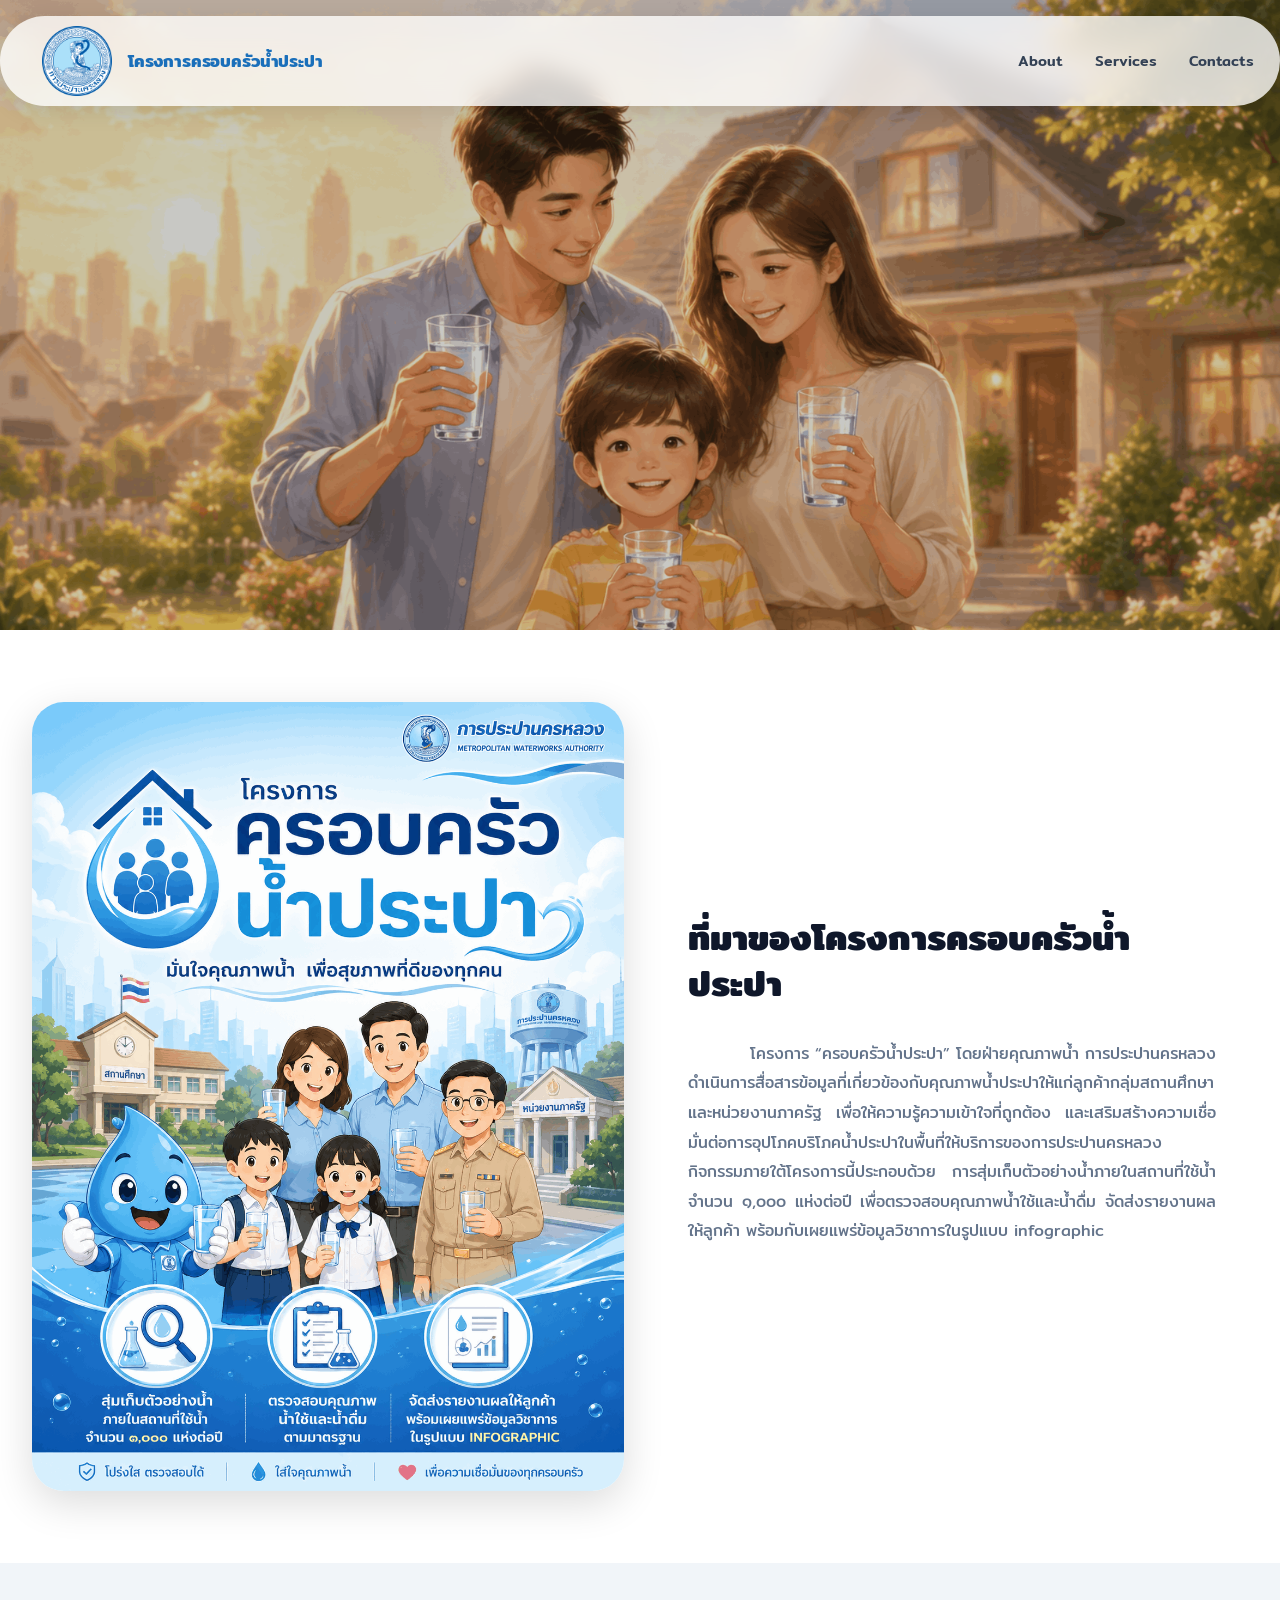
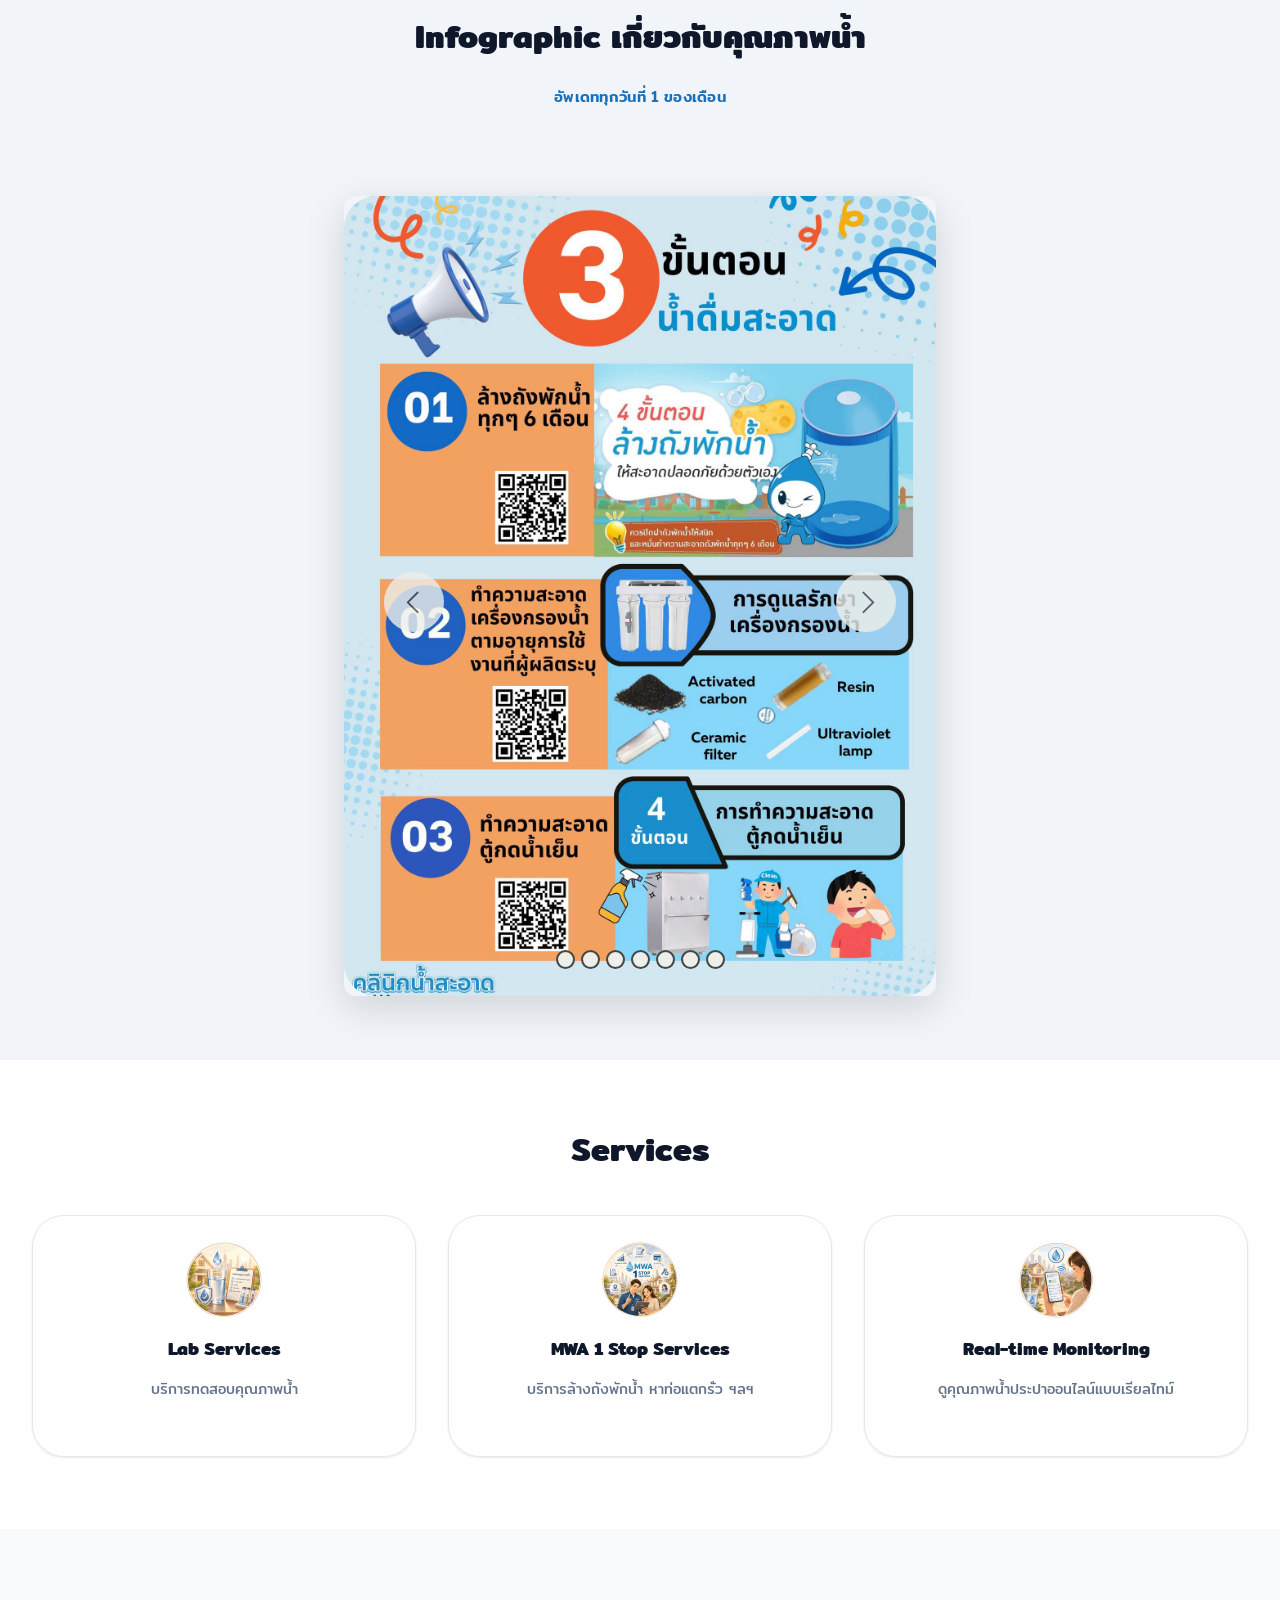
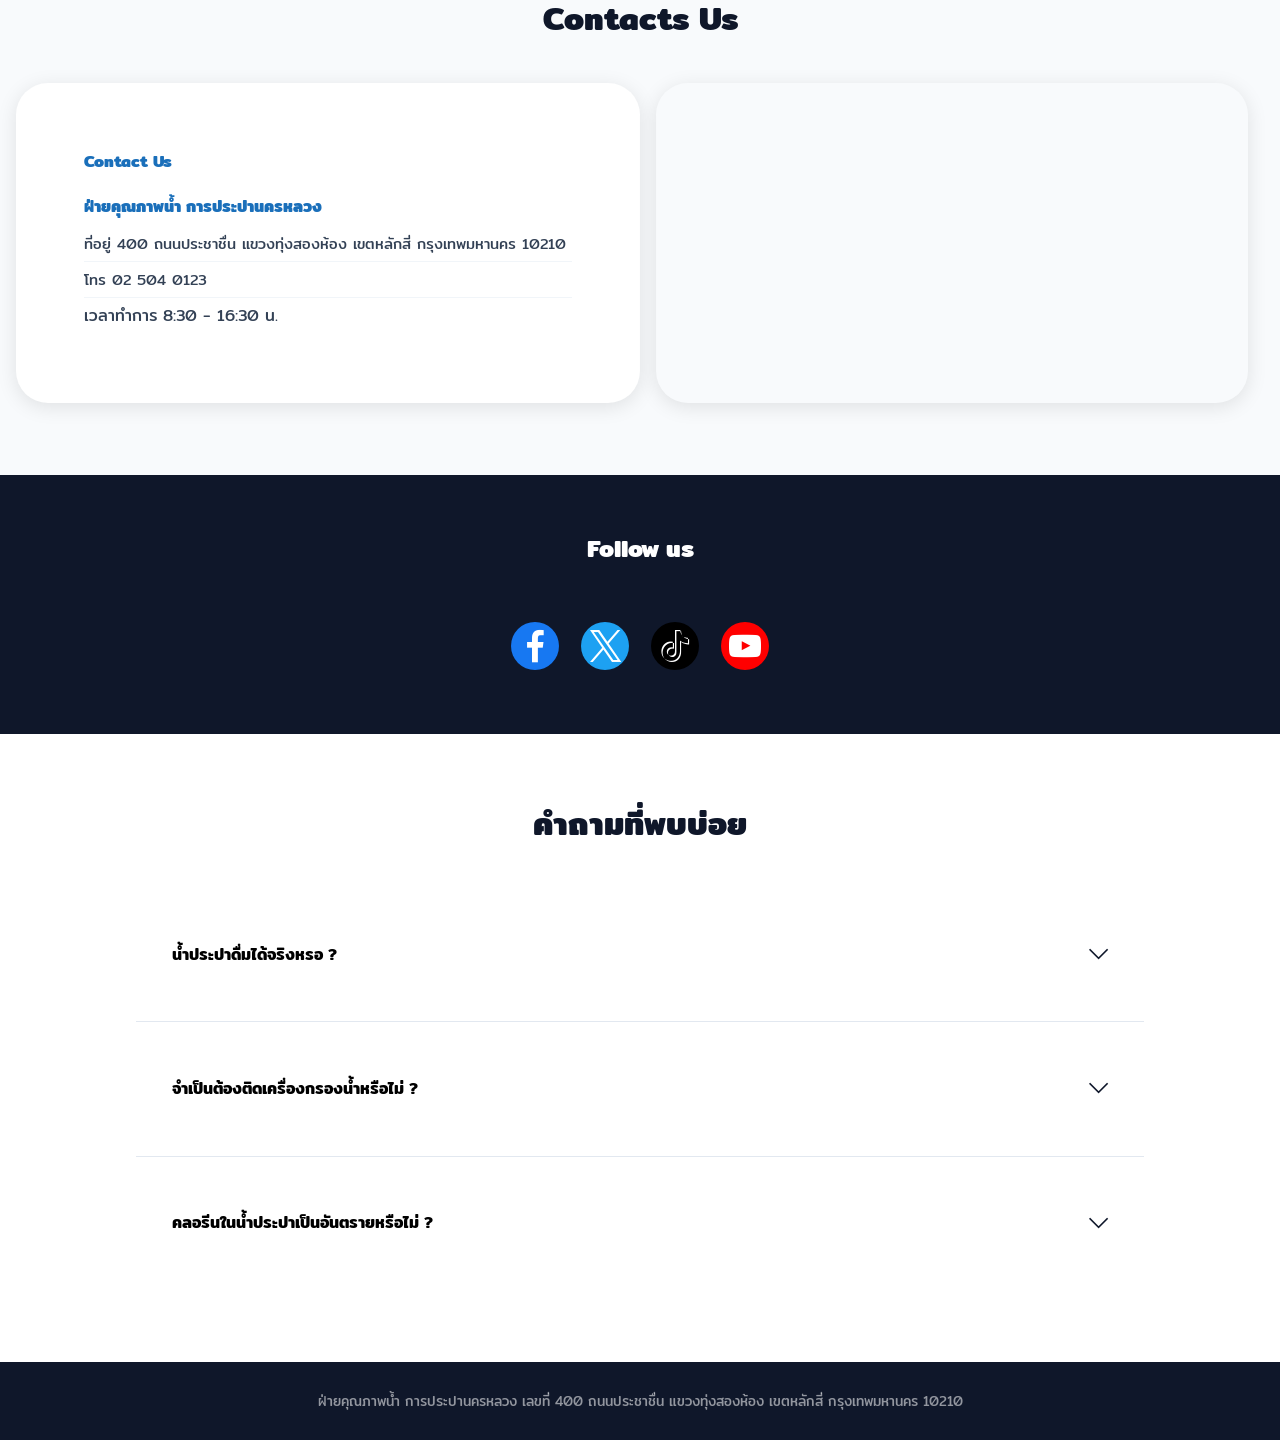
==== index.html @ 39e4fda3 "Add files via upload" ====
<!DOCTYPE html>
<html  >
<head>
  <!-- Site made with Mobirise Website Builder v6.1.12, https://mobirise.com -->
  <meta charset="UTF-8">
  <meta http-equiv="X-UA-Compatible" content="IE=edge">
  <meta name="generator" content="Mobirise v6.1.12, mobirise.com">
  <meta name="viewport" content="width=device-width, initial-scale=1, minimum-scale=1">
  <link rel="shortcut icon" href="assets/images/th-full-96x96.png" type="image/x-icon">
  <meta name="description" content="">
  
  
  <title>โครงการครอบครัวน้ำประปา</title>
  <link rel="stylesheet" href="assets/web/assets/mobirise-icons2/mobirise2.css">
  <link rel="stylesheet" href="assets/bootstrap/css/bootstrap.min.css">
  <link rel="stylesheet" href="assets/parallax/jarallax.css">
  <link rel="stylesheet" href="assets/animatecss/animate.css">
  <link rel="stylesheet" href="assets/dropdown/css/style.css">
  <link rel="stylesheet" href="assets/socicon/css/styles.css">
  <link rel="stylesheet" href="assets/theme/css/style.css">
  <link rel="preload" href="https://fonts.googleapis.com/css?family=Mitr:200,300,400,500,600,700&display=swap" as="style" onload="this.onload=null;this.rel='stylesheet'">
  <noscript><link rel="stylesheet" href="https://fonts.googleapis.com/css?family=Mitr:200,300,400,500,600,700&display=swap"></noscript>
  <link rel="preload" as="style" href="assets/mobirise/css/mbr-additional.css?v=BUT7sJ"><link rel="stylesheet" href="assets/mobirise/css/mbr-additional.css?v=BUT7sJ" type="text/css">

  <style>
    /* ===== Modern Design Override ===== */
    :root {
      --blue:    #1a6fba;
      --blue-lt: #e8f1fb;
      --teal:    #0d9488;
      --gray-50: #f8fafc;
      --gray-100:#f1f5f9;
      --gray-200:#e2e8f0;
      --gray-500:#64748b;
      --gray-700:#334155;
      --gray-900:#0f172a;
      --radius:  12px;
      --shadow-sm: 0 1px 3px rgba(0,0,0,.08);
      --shadow:    0 4px 20px rgba(0,0,0,.10);
      --shadow-lg: 0 12px 40px rgba(0,0,0,.14);
      --transition: .25s ease;
    }

    /* Body & typography */
    body {
      background: var(--gray-50);
      color: var(--gray-700);
      font-family: 'Mitr', sans-serif;
      -webkit-font-smoothing: antialiased;
    }

    /* ── Navbar: pill floats over hero ── */
    #menu02-0 {
      position: absolute;
      top: 0; left: 0; right: 0;
      z-index: 1000;
      background: transparent !important;
    }
    /* Make the pill container itself translucent */
    .cid-tJS6tZXiPa .container {
      background: rgba(255,255,255,.78) !important;
      backdrop-filter: blur(12px) !important;
      -webkit-backdrop-filter: blur(12px) !important;
      box-shadow: 0 4px 24px rgba(0,0,0,.10) !important;
    }
    .menu .navbar {
      background: transparent !important;
      box-shadow: none !important;
      padding: 0 1rem;
      min-height: 64px;
    }
    .navbar-caption {
      font-size: 1.05rem !important;
      font-weight: 600 !important;
      color: var(--blue) !important;
      letter-spacing: -.01em;
    }
    .nav-link {
      font-size: .9rem !important;
      font-weight: 500 !important;
      color: var(--gray-700) !important;
      padding: .4rem .9rem !important;
      border-radius: 8px;
      transition: background var(--transition), color var(--transition);
    }
    .nav-link:hover {
      background: var(--blue-lt);
      color: var(--blue) !important;
    }

    /* ── Hero: full-bleed cover image ── */
    #header17-1i {
      margin-top: 0 !important;
      padding-top: 0 !important;
      min-height: 70vh !important;
    }
    /* Override Mobirise default background-size so image fills on mobile too */
    .cid-vhFH16dV8l {
      background-size: cover !important;
      background-position: center top !important;
    }

    /* ── About section ── */
    #article02-1y {
      background: #fff;
      padding: 72px 0 !important;
    }
    #article02-1y .image-wrapper img {
      border-radius: var(--radius);
      box-shadow: var(--shadow-lg);
      object-fit: cover;
    }
    #article02-1y .mbr-section-title {
      font-size: clamp(1.6rem, 3vw, 2.2rem) !important;
      color: var(--gray-900) !important;
      font-weight: 700 !important;
      line-height: 1.3;
    }
    #article02-1y .mbr-text {
      font-size: 1rem !important;
      color: var(--gray-500) !important;
      line-height: 1.85;
    }

    /* ── Infographic section header ── */
    #article11-20 {
      background: var(--gray-100);
      padding: 56px 0 32px !important;
      text-align: center;
    }
    #article11-20 .mbr-section-title {
      font-size: clamp(1.5rem, 2.5vw, 2rem) !important;
      font-weight: 700 !important;
      color: var(--gray-900) !important;
    }
    #article11-20 .mbr-section-subtitle {
      color: var(--blue) !important;
      font-weight: 500 !important;
      font-size: .95rem !important;
      letter-spacing: .02em;
    }

    /* ── Carousel ── */
    #slider05-1z {
      background: var(--gray-100);
      padding-bottom: 64px !important;
    }
    #slider05-1z .carousel {
      border-radius: var(--radius);
      overflow: hidden;
      box-shadow: var(--shadow-lg);
    }
    .carousel-item .item-wrapper img { border-radius: 0; }

    /* ── Services ── */
    #features016-1u {
      background: #fff;
      padding: 72px 0 !important;
    }
    #features016-1u .mbr-section-title {
      font-size: clamp(1.5rem, 2.5vw, 2rem) !important;
      font-weight: 700 !important;
      color: var(--gray-900) !important;
      margin-bottom: 0;
    }
    #features016-1u .item-wrapper {
      border-radius: var(--radius);
      box-shadow: var(--shadow-sm);
      border: 1px solid var(--gray-200);
      transition: box-shadow var(--transition), transform var(--transition);
      background: #fff;
      height: 100%;
    }
    #features016-1u .item-wrapper:hover {
      box-shadow: var(--shadow);
      transform: translateY(-4px);
    }
    #features016-1u .card-box { padding: 2rem 1.75rem; }
    #features016-1u .image-wrapper img {
      border-radius: 50%;
      width: 80px !important;
      height: 80px !important;
      object-fit: cover;
      box-shadow: 0 0 0 4px var(--blue-lt);
    }
    #features016-1u .card-title {
      font-size: 1.1rem !important;
      font-weight: 700 !important;
      color: var(--gray-900) !important;
    }
    #features016-1u .card-text {
      font-size: .9rem !important;
      color: var(--gray-500) !important;
    }
    @media (max-width: 767px) {
      #features016-1u { padding: 40px 0 !important; }
      #features016-1u .item-wrapper { margin-bottom: 0; }
      #features016-1u .card-box { padding: 1rem 1.25rem !important; }
      #features016-1u .image-wrapper img {
        width: 56px !important;
        height: 56px !important;
      }
      #features016-1u .card-title { font-size: .95rem !important; }
      #features016-1u .card-text  { font-size: .82rem !important; }
      #features016-1u .row { gap: .75rem; }
    }

    /* ── Contacts ── */
    #contacts02-1p {
      background: var(--gray-50);
      padding: 72px 0 !important;
    }
    #contacts02-1p .mbr-section-title {
      font-size: clamp(1.5rem, 2.5vw, 2rem) !important;
      font-weight: 700 !important;
      color: var(--gray-900) !important;
    }
    #contacts02-1p .card {
      background: #fff;
      border-radius: var(--radius);
      box-shadow: var(--shadow);
      border: none;
      padding: 2rem;
    }
    #contacts02-1p .google-map iframe {
      border-radius: var(--radius);
      box-shadow: var(--shadow);
      width: 100%;
      height: 320px;
    }
    #contacts02-1p .cardTitle {
      font-weight: 700 !important;
      color: var(--blue) !important;
      font-size: 1rem !important;
    }
    #contacts02-1p .list { padding-left: 0; list-style: none; }
    #contacts02-1p .list li {
      padding: .3rem 0;
      font-size: .92rem;
      color: var(--gray-700);
      border-bottom: 1px solid var(--gray-100);
    }
    #contacts02-1p .list li:last-child { border: none; }

    /* ── Social ── */
    #social04-1q {
      background: var(--gray-900);
      padding: 56px 0 !important;
    }
    #social04-1q .mbr-section-title {
      color: #fff !important;
      font-size: 1.5rem !important;
      font-weight: 700 !important;
    }
    #social04-1q .iconfont-wrapper {
      border-radius: 50% !important;
      width: 48px !important;
      height: 48px !important;
      display: inline-flex !important;
      align-items: center;
      justify-content: center;
      transition: transform var(--transition), opacity var(--transition);
    }
    #social04-1q .iconfont-wrapper:hover { transform: translateY(-4px); opacity: .85; }

    /* ── FAQ ── */
    #list01-1s {
      background: #fff;
      padding: 72px 0 !important;
    }
    #list01-1s .mbr-section-title {
      font-size: clamp(1.5rem, 2.5vw, 2rem) !important;
      font-weight: 700 !important;
      color: var(--gray-900) !important;
    }
    #list01-1s .card {
      border: none !important;
      border-radius: 0 !important;
      border-bottom: 1px solid var(--gray-200) !important;
      margin-bottom: 0;
      box-shadow: none;
      overflow: hidden;
    }
    #list01-1s .card:last-child {
      border-bottom: none !important;
    }
    #list01-1s .card-header {
      background: transparent !important;
      border: none !important;
      padding: 0 !important;
    }
    #list01-1s .panel-title {
      display: flex;
      justify-content: space-between;
      align-items: center;
      padding: 1.1rem 0;
      text-decoration: none !important;
      color: var(--gray-900) !important;
    }
    #list01-1s .panel-title-edit {
      font-size: 1rem !important;
      font-weight: 600 !important;
    }
    #list01-1s .panel-body { padding: 0 0 1.1rem; }
    #list01-1s .panel-text {
      font-size: .92rem !important;
      color: var(--gray-500) !important;
      line-height: 1.8;
      margin: 0;
    }
    #list01-1s .sign { color: var(--gray-900) !important; }
    /* FAQ icon from Mobirise theme override (white → black) */
    .cid-vhFI5mUdCO .mbr-iconfont { color: var(--gray-900) !important; }

    /* ── Footer ── */
    #footer04-1r {
      background: var(--gray-900) !important;
      padding: 28px 0 !important;
    }
    #footer04-1r .mbr-text {
      color: rgba(255,255,255,.55) !important;
      font-size: .85rem !important;
    }
    /* Hide footer text on mobile — shown on desktop only */
    @media (max-width: 767px) {
      #footer04-1r { display: none !important; }
    }

    /* Hide Mobirise branding strip */
    body > section:last-of-type { display: none !important; }

    /* Scroll-to-top button */
    #scrollToTop { display: none !important; }

    /* ── Services clickable card ── */
    #features016-1u .item-wrapper {
      position: relative;
    }
    #features016-1u .card-link-overlay {
      position: absolute;
      inset: 0;
      z-index: 1;
      border-radius: var(--radius);
    }
    #features016-1u .card-box {
      padding: 1.5rem 1.5rem !important;
    }

    /* ===== Lightbox Overlay ===== */
    #infographic-lightbox {
      display: none;
      position: fixed;
      top: 0; left: 0;
      width: 100%; height: 100%;
      background: rgba(0, 0, 0, 0.92);
      z-index: 99999;
      justify-content: center;
      align-items: center;
      cursor: zoom-out;
    }
    #infographic-lightbox.active {
      display: flex;
    }
    #infographic-lightbox img {
      max-width: 92vw;
      max-height: 92vh;
      object-fit: contain;
      border-radius: 6px;
      box-shadow: 0 8px 40px rgba(0,0,0,0.6);
      cursor: default;
    }
    #lightbox-close {
      position: fixed;
      top: 18px; right: 24px;
      font-size: 2rem;
      color: #fff;
      cursor: pointer;
      line-height: 1;
      z-index: 100000;
      background: rgba(0,0,0,0.5);
      border-radius: 50%;
      width: 44px; height: 44px;
      display: flex; align-items: center; justify-content: center;
      transition: background 0.2s;
    }
    #lightbox-close:hover { background: rgba(255,255,255,0.2); }
    /* Prev / Next buttons */
    .lightbox-nav {
      position: fixed;
      top: 50%;
      transform: translateY(-50%);
      z-index: 100000;
      background: rgba(0,0,0,0.5);
      color: #fff;
      border: none;
      border-radius: 50%;
      width: 52px; height: 52px;
      font-size: 1.8rem;
      cursor: pointer;
      display: flex; align-items: center; justify-content: center;
      transition: background 0.2s;
      user-select: none;
    }
    .lightbox-nav:hover { background: rgba(255,255,255,0.25); }
    #lightbox-prev { left: 16px; }
    #lightbox-next { right: 16px; }
    #lightbox-counter {
      position: fixed;
      bottom: 18px;
      left: 50%;
      transform: translateX(-50%);
      color: rgba(255,255,255,0.85);
      font-size: 0.95rem;
      z-index: 100000;
      background: rgba(0,0,0,0.45);
      padding: 4px 16px;
      border-radius: 20px;
    }
    #infographic-lightbox img { transition: opacity 0.15s ease; }
    #infographic-lightbox img.fade-out { opacity: 0; }
    .carousel-item .item-wrapper img { cursor: zoom-in; }
  </style>

</head>
<body>
  
  <section data-bs-version="5.1" class="menu menu2 cid-tJS6tZXiPa" once="menu" id="menu02-0">
	

	<nav class="navbar navbar-dropdown navbar-expand-lg">
		<div class="container">
			<div class="navbar-brand">
				<span class="navbar-logo">
					<a href="https://mobirise.com">
						<img src="assets/images/th-full-96x96.png" alt="Mobirise Website Builder" style="height: 4.4rem;">
					</a>
				</span>
				<span class="navbar-caption-wrap"><a class="navbar-caption text-black display-4" href="index.html#header05-1">โครงการครอบครัวน้ำประปา</a></span>
			</div>
			<button class="navbar-toggler" type="button" data-toggle="collapse" data-bs-toggle="collapse" data-target="#navbarSupportedContent" data-bs-target="#navbarSupportedContent" aria-controls="navbarNavAltMarkup" aria-expanded="false" aria-label="Toggle navigation">
				<div class="hamburger">
					<span></span>
					<span></span>
					<span></span>
					<span></span>
				</div>
			</button>
			<div class="collapse navbar-collapse" id="navbarSupportedContent">
				<ul class="navbar-nav nav-dropdown nav-right" data-app-modern-menu="true"><li class="nav-item">
						<a class="nav-link link text-black text-primary display-4" href="index.html#article02-1y">About</a>
					</li>
					<li class="nav-item">
						<a class="nav-link link text-black text-primary display-4" href="index.html#features016-1u" aria-expanded="false">Services</a>
					</li>
					<li class="nav-item">
						<a class="nav-link link text-black text-primary display-4" href="index.html#contacts02-1p">Contacts</a>
					</li></ul>
				
				
			</div>
		</div>
	</nav>
</section>

<section data-bs-version="5.1" class="header16 cid-vhFH16dV8l mbr-fullscreen mbr-parallax-background" id="header17-1i">
  
  <div class="mbr-overlay" style="opacity: 0.2; background-color: rgb(0, 0, 0);"></div>
  <div class="container-fluid">
    <div class="row">
      <div class="content-wrap col-12 col-md-12">
        
        
        
        
      </div>
    </div>
  </div>
</section>

<section data-bs-version="5.1" class="start article2 cid-vhH8R2FJf5" id="article02-1y">
	

	
	

	<div class="container">
		<div class="row justify-content-center">
			<div class="col-12 col-md-12 col-lg-6 image-wrapper">
				<img class="w-100" src="assets/images/chatgpt-image-apr-27-2026-10-51-34-am-1086x1448.png" alt="Mobirise Website Builder">
			</div>
			<div class="col-12 col-md-12 col-lg">
				<div class="text-wrapper align-left">
					<h1 class="mbr-section-title mbr-fonts-style mb-4 display-2">
						<strong>ที่มาของโครงการครอบครัวน้ำประปา</strong></h1>
					<p class="mbr-text align-left mbr-fonts-style mb-4 display-7">&nbsp; &nbsp; &nbsp; &nbsp; &nbsp; โครงการ  “ครอบครัวน้ำประปา” โดยฝ่ายคุณภาพน้ำ การประปานครหลวง ดำเนินการสื่อสารข้อมูลที่เกี่ยวข้องกับคุณภาพน้ำประปาให้แก่ลูกค้ากลุ่มสถานศึกษา และหน่วยงานภาครัฐ เพื่อให้ความรู้ความเข้าใจที่ถูกต้อง และเสริมสร้างความเชื่อมั่นต่อการอุปโภคบริโภคน้ำประปาในพื้นที่ให้บริการของการประปานครหลวง กิจกรรมภายใต้โครงการนี้ประกอบด้วย การสุ่มเก็บตัวอย่างน้ำภายในสถานที่ใช้น้ำจำนวน ๑,๐๐๐ แห่งต่อปี เพื่อตรวจสอบคุณภาพน้ำใช้และน้ำดื่ม จัดส่งรายงานผลให้ลูกค้า พร้อมกับเผยแพร่ข้อมูลวิชาการในรูปแบบ infographic&nbsp;</p>
					
				</div>
			</div>
		</div>
	</div>
</section>

<section data-bs-version="5.1" class="article11 cid-vhXFaPJfpE" id="article11-20">
    

    
    
    <div class="container">
        <div class="row justify-content-center">
            <div class="title col-md-12 col-lg-10">
                <h3 class="mbr-section-title mbr-fonts-style align-center mt-0 mb-0 display-2"><strong>Infographic เกี่ยวกับคุณภาพน้ำ</strong></h3>
                <h4 class="mbr-section-subtitle align-center mbr-fonts-style mt-4 display-7">
                อัพเดททุกวันที่ 1 ของเดือน</h4>
                
            </div>
        </div>
    </div>
</section>

<section data-bs-version="5.1" class="slider05 cid-vhXDOSkMT1" id="slider05-1z">
    

    <div class="container">
        <div class="row justify-content-center">
            <div class="col-12 col-md-6">
                <div class="carousel slide carousel-fade" id="vhYvWmVi9Q" data-interval="5000" data-bs-interval="5000">
                    <ol class="carousel-indicators">
                        <li data-slide-to="0" data-bs-slide-to="0" class="active" data-target="#vhYvWmVi9Q" data-bs-target="#vhYvWmVi9Q"></li>
                        <li data-slide-to="1" data-bs-slide-to="1" data-target="#vhYvWmVi9Q" data-bs-target="#vhYvWmVi9Q"></li>
                        <li data-slide-to="2" data-bs-slide-to="2" data-target="#vhYvWmVi9Q" data-bs-target="#vhYvWmVi9Q"></li><li data-slide-to="3" data-bs-slide-to="3" data-target="#vhYvWmVi9Q" data-bs-target="#vhYvWmVi9Q"></li><li data-slide-to="4" data-bs-slide-to="4" data-target="#vhYvWmVi9Q" data-bs-target="#vhYvWmVi9Q"></li><li data-slide-to="5" data-bs-slide-to="5" data-target="#vhYvWmVi9Q" data-bs-target="#vhYvWmVi9Q"></li><li data-slide-to="6" data-bs-slide-to="6" data-target="#vhYvWmVi9Q" data-bs-target="#vhYvWmVi9Q"></li>
                    </ol>
                    <div class="carousel-inner">
                        <div class="carousel-item slider-image item active">
                            <div class="item-wrapper">
                                
                                <img class="d-block w-100" src="assets/images/69-1448x2048.jpg" alt="Mobirise Website Builder" data-slide-to="0" data-bs-slide-to="0">
                            </div>
                        </div><div class="carousel-item slider-image item">
                            <div class="item-wrapper">
                                
                                <img class="d-block w-100" src="assets/images/69-1080x1350.jpg" alt="Mobirise Website Builder" data-slide-to="1" data-bs-slide-to="1">
                            </div>
                        </div><div class="carousel-item slider-image item">
                            <div class="item-wrapper">
                                
                                <img class="d-block w-100" src="assets/images/69-1000x1000.jpg" alt="Mobirise Website Builder" data-slide-to="2" data-bs-slide-to="2">
                            </div>
                        </div><div class="carousel-item slider-image item">
                            <div class="item-wrapper">
                                
                                <img class="d-block w-100" src="assets/images/69-1000x1444.jpg" alt="Mobirise Website Builder" data-slide-to="3" data-bs-slide-to="3">
                            </div>
                        </div><div class="carousel-item slider-image item">
                            <div class="item-wrapper">
                                
                                <img class="d-block w-100" src="assets/images/68-1000x1414.jpg" alt="Mobirise Website Builder" data-slide-to="4" data-bs-slide-to="4">
                            </div>
                        </div><div class="carousel-item slider-image item">
                            <div class="item-wrapper">
                                
                                <img class="d-block w-100" src="assets/images/68-1000x1417.jpg" alt="Mobirise Website Builder" data-slide-to="5" data-bs-slide-to="5">
                            </div>
                        </div><div class="carousel-item slider-image item">
                            <div class="item-wrapper">
                                
                                <img class="d-block w-100" src="assets/images/68-1000x1414.jpg" alt="Mobirise Website Builder" data-slide-to="6" data-bs-slide-to="6">
                            </div>
                        </div>
                        
                        
                    </div>
                    <a class="carousel-control carousel-control-prev" role="button" data-slide="prev" data-bs-slide="prev" href="#vhYvWmVi9Q">
                        <span class="mobi-mbri mobi-mbri-arrow-prev" aria-hidden="true"></span>
                        <span class="sr-only visually-hidden">Previous</span>
                    </a>
                    <a class="carousel-control carousel-control-next" role="button" data-slide="next" data-bs-slide="next" href="#vhYvWmVi9Q">
                        <span class="mobi-mbri mobi-mbri-arrow-next" aria-hidden="true"></span>
                        <span class="sr-only visually-hidden">Next</span>
                    </a>
                </div>
            </div>
        </div>
    </div>
</section>

<section data-bs-version="5.1" class="features16 cid-vhFTZPfodP" id="features016-1u">  
  
  
  
  <div class="container">
    <div class="row justify-content-center mb-5">
      <div class="col-12 content-head">
        <h4 class="mbr-section-title mbr-fonts-style align-center mb-0 display-2">
          <strong>Services</strong></h4>
        
      </div>
    </div>
    <div class="row justify-content-center">
      
      
      <div class="item features-without-image col-12 col-lg-4 active">
        <div class="item-wrapper">
          <a class="card-link-overlay" href="https://www.mwa.co.th/services/business-service/water-analysis-business/" target="_blank" aria-label="Lab Services"></a>
          <div class="card-box">
            <div class="img-box">
              <div class="image-wrapper mb-3">
                <img src="assets/images/chatgpt20image20apr20272020262010-38-3220am-160x160.png" alt="Lab Services">
              </div>
            </div>
            <h3 class="card-title mbr-fonts-style mb-0 display-5">
              <strong>Lab Services</strong></h3>
            <h5 class="card-text mbr-fonts-style mt-3 display-7">
              บริการทดสอบคุณภาพน้ำ</h5>
          </div>
        </div>
      </div><div class="item features-without-image col-12 col-lg-4">
        <div class="item-wrapper">
          <a class="card-link-overlay" href="https://www.facebook.com/mwa1125" target="_blank" aria-label="MWA 1 Stop Services"></a>
          <div class="card-box">
            <div class="img-box">
              <div class="image-wrapper mb-3">
                <img src="assets/images/chatgpt20image20apr20272020262010-45-4520am-160x160.png" alt="MWA 1 Stop Services">
              </div>
            </div>
            <h3 class="card-title mbr-fonts-style mb-0 display-5"><strong>MWA 1 Stop Services</strong></h3>
            <h5 class="card-text mbr-fonts-style mt-3 display-7">
              บริการล้างถังพักน้ำ หาท่อแตกรั่ว ฯลฯ</h5>
          </div>
        </div>
      </div><div class="item features-without-image col-12 col-lg-4">
        <div class="item-wrapper">
          <a class="card-link-overlay" href="https://twqonline.mwa.co.th/" target="_blank" aria-label="Real-time Monitoring"></a>
          <div class="card-box">
            <div class="img-box">
              <div class="image-wrapper mb-3">
                <img src="assets/images/chatgpt20image20apr20272020262010-47-1420am-160x160.png" alt="Real-time Monitoring">
              </div>
            </div>
            <h3 class="card-title mbr-fonts-style mb-0 display-5"><strong>Real-time Monitoring</strong></h3>
            <h5 class="card-text mbr-fonts-style mt-3 display-7">ดูคุณภาพน้ำประปาออนไลน์แบบเรียลไทม์</h5>
          </div>
        </div>
      </div>
    </div>
  </div>
</section>

<section data-bs-version="5.1" class="contacts02 map1 cid-vhFHYmwFIv" id="contacts02-1p">

    

    
    <div class="container">
        <div class="row justify-content-center">
            <div class="col-12 content-head">
                <div class="mbr-section-head mb-5">
                    <h3 class="mbr-section-title mbr-fonts-style align-center mb-0 display-2">
                        <strong>Contacts Us</strong></h3>
                    
                </div>
            </div>
        </div>
        <div class="row justify-content-center">
            <div class="card col-12 col-md-12 col-lg-6">
                <div class="card-wrapper">
                    <div class="text-wrapper">
                        <h5 class="cardTitle mbr-fonts-style mb-2 display-7">
                            <strong>Contact Us</strong><br><br>ฝ่ายคุณภาพน้ำ การประปานครหลวง</h5>
                        <ul class="list mbr-fonts-style display-7">
                            <li class="mbr-text item-wrap">ที่อยู่ 400 ถนนประชาชื่น แขวงทุ่งสองห้อง เขตหลักสี่ กรุงเทพมหานคร 10210</li><li class="mbr-text item-wrap">โทร 02 504 0123</li>
                            <li class="mbr-text item-wrap"><span style="font-size: 1rem;">เวลาทำการ 8:30 - 16:30 น.</span><br></li>
                        </ul>
                    </div>
                </div>
            </div>
            <div class="map-wrapper col-md-12 col-lg-6">
                <div class="google-map"><iframe frameborder="0" style="border:0" src="https://www.google.com/maps/embed?pb=!1m18!1m12!1m3!1d3044.7465665801506!2d100.55590913701079!3d13.883993977669776!2m3!1f0!2f0!3f0!3m2!1i1024!2i768!4f13.1!3m3!1m2!1s0x30e28308127ce78d%3A0xb15eeabf9807dc29!2z4Lid4LmI4Liy4Lii4LiE4Li44LiT4Lig4Liy4Lie4LiZ4LmJ4LizIOC4geC4suC4o-C4m-C4o-C4sOC4m-C4suC4meC4hOC4o-C4q-C4peC4p-C4hw!5e0!3m2!1sth!2sth!4v1776999029116!5m2!1sth!2sth" allowfullscreen=""></iframe></div>
            </div>
        </div>
    </div>
</section>

<section data-bs-version="5.1" class="social4 cid-vhFHZRD0Ik" id="social04-1q">
    
    
    

    <div class="container">
        <div class="media-container-row">
            <div class="col-12">
                <h3 class="mbr-section-title align-center mb-5 mbr-fonts-style display-2">
                    <strong>Follow us</strong>
                </h3>
                <div class="social-list align-center">
                    <a class="iconfont-wrapper bg-facebook m-2 " target="_blank" href="https://www.facebook.com/mwacleanwaterclinic">
                        <span class="socicon-facebook socicon"></span>
                    </a>
                    <a class="iconfont-wrapper bg-twitter m-2" href="https://x.com/MWAthailand" target="_blank">
                        <span class="socicon-twitter socicon"></span>
                    </a>
                    
                    
                    
                    
                    
                    
                    <a class="iconfont-wrapper bg-tiktok m-2" href="https://www.tiktok.com/@mwathailand" target="_blank">
                        <span class="socicon-tiktok socicon"></span>
                    </a>
                    <a class="iconfont-wrapper bg-youtube m-2" href="https://www.youtube.com/c/MWAthailand" target="_blank">
                        <span class="socicon-youtube socicon"></span>
                    </a>
                    
                </div>
            </div>
        </div>
    </div>
</section>

<section data-bs-version="5.1" class="list1 cid-vhFI5mUdCO" id="list01-1s">	
    
	
	<div class="container">
		<div class="row justify-content-center">
			<div class="col-12 col-md-12 col-lg-10 m-auto">
				<div class="content">
					<div class="row justify-content-center mb-5">
						<div class="col-12 content-head">
							<div class="mbr-section-head">
								<h4 class="mbr-section-title mbr-fonts-style align-center mb-0 display-2">
									<strong>คำถามที่พบบ่อย</strong></h4>
								
							</div>
						</div>
					</div>
					<div id="bootstrap-accordion_8" class="panel-group accordionStyles accordion" role="tablist" aria-multiselectable="true">
						<div class="card">
							<div class="card-header" role="tab" id="headingOne">
								<a role="button" class="panel-title collapsed" data-toggle="collapse" data-bs-toggle="collapse" data-core="" href="#collapse1_8" aria-expanded="false" aria-controls="collapse1">
									<h6 class="panel-title-edit mbr-semibold mbr-fonts-style mb-0 display-5">
										น้ำประปาดื่มได้จริงหรอ ?</h6>
									<span class="sign mbr-iconfont mobi-mbri-arrow-down"></span>
								</a>
							</div>
							<div id="collapse1_8" class="panel-collapse noScroll collapse" role="tabpanel" aria-labelledby="headingOne" data-parent="#accordion" data-bs-parent="#bootstrap-accordion_8">
								<div class="panel-body">
									<p class="mbr-fonts-style panel-text display-7">
										การประปานครหลวง (กปน.) มีการเฝ้าระวังคุณภาพน้ำด้วยวิธี Protect Remove Prevent ตามหลักการของ Water Safety Plans คือ <br>&nbsp; &nbsp; - ปกป้อง (Protect) ไม่ให้มีการปนเปื้อนในแหล่งน้ำดิบที่ใช้ในการผลิตน้ำประปา <br>&nbsp; &nbsp; - การกำจัด (Remove) สิ่งสกปรกและเชื้อโรคโดยกระบวนการผลิตน้ำที่ได้มาตรฐาน <br>&nbsp; &nbsp; - ป้องกัน (Prevent) การปนเปื้อนซ้ำโดยมีการคงระดับคลอรีนอิสระคงเหลือในเส้นท่อให้เพียงพอต่อการฆ่าเชื้อโรคจนถึงบ้านผู้ใช้น้ำ <br>นอกจากนี้ กปน. ยังมีการสุ่มเก็บตัวอย่างน้ำทั่วพื้นที่บริการ เพื่อให้มั่นใจได้ว่าคุณภาพน้ำประปามีค่าได้ตามเกณฑ์กำหนดคุณภาพน้ำประปา ของการประปานครหลวงตลอดเวลา แต่ทั้งนี้ หากท่านมีการใช้ถังพักน้ำเพื่อสำรองน้ำ จำเป็นต้องมีการล้างทำความสะอาดถังเก็บน้ำเป็นประจำอย่างน้อยปีละ 2 ครั้ง หรือทุกๆ 6 เดือน เพื่อไม่ให้เป็นแหล่งสะสมของเชื้อโรค</p>
								</div>
							</div>
						</div>
						<div class="card">
							<div class="card-header" role="tab" id="headingOne">
								<a role="button" class="panel-title collapsed" data-toggle="collapse" data-bs-toggle="collapse" data-core="" href="#collapse2_8" aria-expanded="false" aria-controls="collapse2">
									<h6 class="panel-title-edit mbr-semibold mbr-fonts-style mb-0 display-5">จำเป็นต้องติดเครื่องกรองน้ำหรือไม่ ?</h6>
									<span class="sign mbr-iconfont mobi-mbri-arrow-down"></span>
								</a>
							</div>
							<div id="collapse2_8" class="panel-collapse noScroll collapse" role="tabpanel" aria-labelledby="headingOne" data-parent="#accordion" data-bs-parent="#bootstrap-accordion_8">
								<div class="panel-body">
									<p class="mbr-fonts-style panel-text display-7">โดยทั่วไปไม่มีความจำเป็นต้องติดเครื่องกรองเพิ่ม แต่หากต้องการ..สามารถติดเครื่องกรองเพิ่มเติมเพื่อใช้สำหรับอุปโภค-บริโภคได้ แต่ทั้งนี้ควรหมั่นล้างทำความสะอาดอุปกรณ์ของเครื่องกรองน้ำเป็นประจำ และเปลี่ยนไส้กรองตามอายุการใช้งาน เพื่อไม่ให้เป็นแหล่งสะสมของเชื้อโรค</p>
								</div>
							</div>
						</div>
						<div class="card">
							<div class="card-header" role="tab" id="headingOne">
								<a role="button" class="panel-title collapsed" data-toggle="collapse" data-bs-toggle="collapse" data-core="" href="#collapse3_8" aria-expanded="false" aria-controls="collapse3">
									<h6 class="panel-title-edit mbr-semibold mbr-fonts-style mb-0 display-5">
										คลอรีนในน้ำประปาเป็นอันตรายหรือไม่ ?</h6>
									<span class="sign mbr-iconfont mobi-mbri-arrow-down"></span>
								</a>
							</div>
							<div id="collapse3_8" class="panel-collapse noScroll collapse" role="tabpanel" aria-labelledby="headingOne" data-parent="#accordion" data-bs-parent="#bootstrap-accordion_8">
								<div class="panel-body">
									<p class="mbr-fonts-style panel-text display-7">
										การประปานครหลวง (กปน.) ใช้คลอรีนกำจัดเชื้อโรคในกระบวนการผลิตน้ำ และใช้ควบคุมการปนเปื้อนซ้ำในเส้นท่อจ่ายน้ำ ระหว่างสูบจ่ายไปยังบ้านเรือนประชาชน ทั้งนี้ กปน. มีการควบคุมปริมาณคลอรีนอิสระคงเหลือในน้ำประปาตามเกณฑ์ค่าแนะนำขององค์การอนามัยโลก ซึ่งไม่ส่งผลต่อสุขภาพ</p>
								</div>
							</div>
						</div>
						
						
						
					</div>
				</div>
			</div>
		</div>
	</div>
</section>

<section data-bs-version="5.1" class="footer4 cid-vhFI1L2HMl" once="footers" id="footer04-1r">

    

    

    <div class="container">
        <div class="media-container-row align-center mbr-white">
            <div class="col-12">
                <p class="mbr-text mb-0 mbr-fonts-style display-7">ฝ่ายคุณภาพน้ำ การประปานครหลวง เลขที่ 400 ถนนประชาชื่น แขวงทุ่งสองห้อง เขตหลักสี่ กรุงเทพมหานคร 10210</p>
            </div>
        </div>
    </div>
</section><section class="display-7" style="padding: 0;align-items: center;justify-content: center;flex-wrap: wrap;    align-content: center;display: flex;position: relative;height: 4rem;"><a href="https://mobiri.se/" style="flex: 1 1;height: 4rem;position: absolute;width: 100%;z-index: 1;"><img alt="" style="height: 4rem;" src="[data-uri]"></a><p style="margin: 0;text-align: center;" class="display-7">&#8204;</p><a style="z-index:1" href="https://mobirise.com/builder/ai-website-generator.html"></a></section><script src="assets/bootstrap/js/bootstrap.bundle.min.js"></script>  <script src="assets/parallax/jarallax.js"></script>  <script src="assets/smoothscroll/smooth-scroll.js"></script>  <script src="assets/ytplayer/index.js"></script>  <script src="assets/dropdown/js/navbar-dropdown.js"></script>  <script src="assets/mbr-switch-arrow/mbr-switch-arrow.js"></script>  <script src="assets/theme/js/script.js"></script>  
  
  
 <div id="scrollToTop" class="scrollToTop mbr-arrow-up"><a style="text-align: center;"><i class="mbr-arrow-up-icon mbr-arrow-up-icon-cm cm-icon cm-icon-smallarrow-up"></i></a></div>
    <input name="animation" type="hidden">

  <!-- Lightbox -->
  <div id="infographic-lightbox">
    <span id="lightbox-close" title="ปิด">&#10005;</span>
    <button class="lightbox-nav" id="lightbox-prev" title="รูปก่อนหน้า">&#8592;</button>
    <img id="lightbox-img" src="" alt="Infographic">
    <button class="lightbox-nav" id="lightbox-next" title="รูปถัดไป">&#8594;</button>
    <div id="lightbox-counter"></div>
  </div>

  <script>
    (function () {
      var lightbox  = document.getElementById('infographic-lightbox');
      var lightboxImg = document.getElementById('lightbox-img');
      var closeBtn  = document.getElementById('lightbox-close');
      var prevBtn   = document.getElementById('lightbox-prev');
      var nextBtn   = document.getElementById('lightbox-next');
      var counter   = document.getElementById('lightbox-counter');

      var images = [];   // array of { src, alt }
      var currentIndex = 0;

      // Collect all carousel images
      document.querySelectorAll('.carousel-item .item-wrapper img').forEach(function (img) {
        images.push({ src: img.src, alt: img.alt });
        img.addEventListener('click', function (e) {
          e.stopPropagation();
          var idx = images.findIndex(function (o) { return o.src === img.src; });
          openLightbox(idx >= 0 ? idx : 0);
        });
      });

      function openLightbox(idx) {
        currentIndex = idx;
        lightboxImg.src = images[currentIndex].src;
        lightboxImg.alt = images[currentIndex].alt;
        updateCounter();
        lightbox.classList.add('active');
        document.body.style.overflow = 'hidden';
      }

      function showImage(idx) {
        lightboxImg.classList.add('fade-out');
        setTimeout(function () {
          currentIndex = (idx + images.length) % images.length;
          lightboxImg.src = images[currentIndex].src;
          lightboxImg.alt = images[currentIndex].alt;
          updateCounter();
          lightboxImg.classList.remove('fade-out');
        }, 150);
      }

      function updateCounter() {
        counter.textContent = (currentIndex + 1) + ' / ' + images.length;
      }

      function closeLightbox() {
        lightbox.classList.remove('active');
        document.body.style.overflow = '';
        lightboxImg.src = '';
      }

      // Buttons
      prevBtn.addEventListener('click', function (e) { e.stopPropagation(); showImage(currentIndex - 1); });
      nextBtn.addEventListener('click', function (e) { e.stopPropagation(); showImage(currentIndex + 1); });
      closeBtn.addEventListener('click', function (e) { e.stopPropagation(); closeLightbox(); });

      // Close on overlay background click (not on buttons/img)
      lightbox.addEventListener('click', function (e) {
        if (e.target === lightbox) closeLightbox();
      });
      lightboxImg.addEventListener('click', function (e) { e.stopPropagation(); });

      // Keyboard: arrow keys + Escape
      document.addEventListener('keydown', function (e) {
        if (!lightbox.classList.contains('active')) return;
        if (e.key === 'Escape')      closeLightbox();
        if (e.key === 'ArrowRight')  showImage(currentIndex + 1);
        if (e.key === 'ArrowLeft')   showImage(currentIndex - 1);
      });

      // Swipe support (touch devices)
      var touchStartX = 0;
      lightbox.addEventListener('touchstart', function (e) { touchStartX = e.changedTouches[0].screenX; }, { passive: true });
      lightbox.addEventListener('touchend', function (e) {
        var diff = touchStartX - e.changedTouches[0].screenX;
        if (Math.abs(diff) > 50) {
          diff > 0 ? showImage(currentIndex + 1) : showImage(currentIndex - 1);
        }
      });
    })();
  </script>

  </body>
</html>
---- assets/web/assets/mobirise-icons2/mobirise2.css ----
@font-face {
  font-family: 'Moririse2';
  font-display: swap;
  src:  url('mobirise2.eot?f2bix4');
  src:  url('mobirise2.eot?f2bix4#iefix') format('embedded-opentype'),
    url('mobirise2.woff2?f2bix4') format('woff2'),
    url('mobirise2.woff?f2bix4') format('woff'),
    url('mobirise2.ttf?f2bix4') format('truetype'),
    url('mobirise2.svg?f2bix4#mobirise2') format('svg');
  font-weight: normal;
  font-style: normal;
}

[class^="mobi-"], [class*=" mobi-"] {
  /* use !important to prevent issues with browser extensions that change fonts */
  font-family: 'Moririse2' !important;
  speak: none;
  font-style: normal;
  font-weight: normal;
  font-variant: normal;
  text-transform: none;
  line-height: 1;

  /* Better Font Rendering =========== */
  -webkit-font-smoothing: antialiased;
  -moz-osx-font-smoothing: grayscale;
}

.mobi-mbri-add-submenu:before {
  content: "\e900";
}
.mobi-mbri-alert:before {
  content: "\e901";
}
.mobi-mbri-align-center:before {
  content: "\e902";
}
.mobi-mbri-align-justify:before {
  content: "\e903";
}
.mobi-mbri-align-left:before {
  content: "\e904";
}
.mobi-mbri-align-right:before {
  content: "\e905";
}
.mobi-mbri-android:before {
  content: "\e906";
}
.mobi-mbri-apple:before {
  content: "\e907";
}
.mobi-mbri-arrow-down:before {
  content: "\e908";
}
.mobi-mbri-arrow-next:before {
  content: "\e909";
}
.mobi-mbri-arrow-prev:before {
  content: "\e90a";
}
.mobi-mbri-arrow-up:before {
  content: "\e90b";
}
.mobi-mbri-bold:before {
  content: "\e90c";
}
.mobi-mbri-bookmark:before {
  content: "\e90d";
}
.mobi-mbri-bootstrap:before {
  content: "\e90e";
}
.mobi-mbri-briefcase:before {
  content: "\e90f";
}
.mobi-mbri-browse:before {
  content: "\e910";
}
.mobi-mbri-bulleted-list:before {
  content: "\e911";
}
.mobi-mbri-calendar:before {
  content: "\e912";
}
.mobi-mbri-camera:before {
  content: "\e913";
}
.mobi-mbri-cart-add:before {
  content: "\e914";
}
.mobi-mbri-cart-full:before {
  content: "\e915";
}
.mobi-mbri-cash:before {
  content: "\e916";
}
.mobi-mbri-change-style:before {
  content: "\e917";
}
.mobi-mbri-chat:before {
  content: "\e918";
}
.mobi-mbri-clock:before {
  content: "\e919";
}
.mobi-mbri-close:before {
  content: "\e91a";
}
.mobi-mbri-cloud:before {
  content: "\e91b";
}
.mobi-mbri-code:before {
  content: "\e91c";
}
.mobi-mbri-contact-form:before {
  content: "\e91d";
}
.mobi-mbri-credit-card:before {
  content: "\e91e";
}
.mobi-mbri-cursor-click:before {
  content: "\e91f";
}
.mobi-mbri-cust-feedback:before {
  content: "\e920";
}
.mobi-mbri-database:before {
  content: "\e921";
}
.mobi-mbri-delivery:before {
  content: "\e922";
}
.mobi-mbri-desktop:before {
  content: "\e923";
}
.mobi-mbri-devices:before {
  content: "\e924";
}
.mobi-mbri-down:before {
  content: "\e925";
}
.mobi-mbri-download-2:before {
  content: "\e926";
}
.mobi-mbri-download:before {
  content: "\e927";
}
.mobi-mbri-drag-n-drop-2:before {
  content: "\e928";
}
.mobi-mbri-drag-n-drop:before {
  content: "\e929";
}
.mobi-mbri-edit-2:before {
  content: "\e92a";
}
.mobi-mbri-edit:before {
  content: "\e92b";
}
.mobi-mbri-error:before {
  content: "\e92c";
}
.mobi-mbri-extension:before {
  content: "\e92d";
}
.mobi-mbri-features:before {
  content: "\e92e";
}
.mobi-mbri-file:before {
  content: "\e92f";
}
.mobi-mbri-flag:before {
  content: "\e930";
}
.mobi-mbri-folder:before {
  content: "\e931";
}
.mobi-mbri-gift:before {
  content: "\e932";
}
.mobi-mbri-github:before {
  content: "\e933";
}
.mobi-mbri-globe-2:before {
  content: "\e934";
}
.mobi-mbri-globe:before {
  content: "\e935";
}
.mobi-mbri-growing-chart:before {
  content: "\e936";
}
.mobi-mbri-hearth:before {
  content: "\e937";
}
.mobi-mbri-help:before {
  content: "\e938";
}
.mobi-mbri-home:before {
  content: "\e939";
}
.mobi-mbri-hot-cup:before {
  content: "\e93a";
}
.mobi-mbri-idea:before {
  content: "\e93b";
}
.mobi-mbri-image-gallery:before {
  content: "\e93c";
}
.mobi-mbri-image-slider:before {
  content: "\e93d";
}
.mobi-mbri-info:before {
  content: "\e93e";
}
.mobi-mbri-italic:before {
  content: "\e93f";
}
.mobi-mbri-key:before {
  content: "\e940";
}
.mobi-mbri-laptop:before {
  content: "\e941";
}
.mobi-mbri-layers:before {
  content: "\e942";
}
.mobi-mbri-left-right:before {
  content: "\e943";
}
.mobi-mbri-left:before {
  content: "\e944";
}
.mobi-mbri-letter:before {
  content: "\e945";
}
.mobi-mbri-like:before {
  content: "\e946";
}
.mobi-mbri-link:before {
  content: "\e947";
}
.mobi-mbri-lock:before {
  content: "\e948";
}
.mobi-mbri-login:before {
  content: "\e949";
}
.mobi-mbri-logout:before {
  content: "\e94a";
}
.mobi-mbri-magic-stick:before {
  content: "\e94b";
}
.mobi-mbri-map-pin:before {
  content: "\e94c";
}
.mobi-mbri-menu:before {
  content: "\e94d";
}
.mobi-mbri-mobile-2:before {
  content: "\e94e";
}
.mobi-mbri-mobile-horizontal:before {
  content: "\e94f";
}
.mobi-mbri-mobile:before {
  content: "\e950";
}
.mobi-mbri-mobirise:before {
  content: "\e951";
}
.mobi-mbri-more-horizontal:before {
  content: "\e952";
}
.mobi-mbri-more-vertical:before {
  content: "\e953";
}
.mobi-mbri-music:before {
  content: "\e954";
}
.mobi-mbri-new-file:before {
  content: "\e955";
}
.mobi-mbri-numbered-list:before {
  content: "\e956";
}
.mobi-mbri-opened-folder:before {
  content: "\e957";
}
.mobi-mbri-pages:before {
  content: "\e958";
}
.mobi-mbri-paper-plane:before {
  content: "\e959";
}
.mobi-mbri-paperclip:before {
  content: "\e95a";
}
.mobi-mbri-phone:before {
  content: "\e95b";
}
.mobi-mbri-photo:before {
  content: "\e95c";
}
.mobi-mbri-photos:before {
  content: "\e95d";
}
.mobi-mbri-pin:before {
  content: "\e95e";
}
.mobi-mbri-play:before {
  content: "\e95f";
}
.mobi-mbri-plus:before {
  content: "\e960";
}
.mobi-mbri-preview:before {
  content: "\e961";
}
.mobi-mbri-print:before {
  content: "\e962";
}
.mobi-mbri-protect:before {
  content: "\e963";
}
.mobi-mbri-question:before {
  content: "\e964";
}
.mobi-mbri-quote-left:before {
  content: "\e965";
}
.mobi-mbri-quote-right:before {
  content: "\e966";
}
.mobi-mbri-redo:before {
  content: "\e967";
}
.mobi-mbri-refresh:before {
  content: "\e968";
}
.mobi-mbri-responsive-2:before {
  content: "\e969";
}
.mobi-mbri-responsive:before {
  content: "\e96a";
}
.mobi-mbri-right:before {
  content: "\e96b";
}
.mobi-mbri-rocket:before {
  content: "\e96c";
}
.mobi-mbri-sad-face:before {
  content: "\e96d";
}
.mobi-mbri-sale:before {
  content: "\e96e";
}
.mobi-mbri-save:before {
  content: "\e96f";
}
.mobi-mbri-search:before {
  content: "\e970";
}
.mobi-mbri-setting-2:before {
  content: "\e971";
}
.mobi-mbri-setting-3:before {
  content: "\e972";
}
.mobi-mbri-setting:before {
  content: "\e973";
}
.mobi-mbri-share:before {
  content: "\e974";
}
.mobi-mbri-shopping-bag:before {
  content: "\e975";
}
.mobi-mbri-shopping-basket:before {
  content: "\e976";
}
.mobi-mbri-shopping-cart:before {
  content: "\e977";
}
.mobi-mbri-sites:before {
  content: "\e978";
}
.mobi-mbri-smile-face:before {
  content: "\e979";
}
.mobi-mbri-speed:before {
  content: "\e97a";
}
.mobi-mbri-star:before {
  content: "\e97b";
}
.mobi-mbri-success:before {
  content: "\e97c";
}
.mobi-mbri-sun:before {
  content: "\e97d";
}
.mobi-mbri-sun2:before {
  content: "\e97e";
}
.mobi-mbri-tablet-vertical:before {
  content: "\e97f";
}
.mobi-mbri-tablet:before {
  content: "\e980";
}
.mobi-mbri-target:before {
  content: "\e981";
}
.mobi-mbri-timer:before {
  content: "\e982";
}
.mobi-mbri-to-ftp:before {
  content: "\e983";
}
.mobi-mbri-to-local-drive:before {
  content: "\e984";
}
.mobi-mbri-touch-swipe:before {
  content: "\e985";
}
.mobi-mbri-touch:before {
  content: "\e986";
}
.mobi-mbri-trash:before {
  content: "\e987";
}
.mobi-mbri-underline:before {
  content: "\e988";
}
.mobi-mbri-undo:before {
  content: "\e989";
}
.mobi-mbri-unlink:before {
  content: "\e98a";
}
.mobi-mbri-unlock:before {
  content: "\e98b";
}
.mobi-mbri-up-down:before {
  content: "\e98c";
}
.mobi-mbri-up:before {
  content: "\e98d";
}
.mobi-mbri-update:before {
  content: "\e98e";
}
.mobi-mbri-upload-2:before {
  content: "\e98f";
}
.mobi-mbri-upload:before {
  content: "\e990";
}
.mobi-mbri-user-2:before {
  content: "\e991";
}
.mobi-mbri-user:before {
  content: "\e992";
}
.mobi-mbri-users:before {
  content: "\e993";
}
.mobi-mbri-video-play:before {
  content: "\e994";
}
.mobi-mbri-video:before {
  content: "\e995";
}
.mobi-mbri-watch:before {
  content: "\e996";
}
.mobi-mbri-website-theme-2:before {
  content: "\e997";
}
.mobi-mbri-website-theme:before {
  content: "\e998";
}
.mobi-mbri-wifi:before {
  content: "\e999";
}
.mobi-mbri-windows:before {
  content: "\e99a";
}
.mobi-mbri-zoom-in:before {
  content: "\e99b";
}
.mobi-mbri-zoom-out:before {
  content: "\e99c";
}
---- assets/parallax/jarallax.css ----
.jarallax {
    position: relative;
    z-index: 0;
}
.jarallax > .jarallax-img {
    position: absolute;
    object-fit: cover;
    /* support for plugin https://github.com/bfred-it/object-fit-images */
    font-family: 'object-fit: cover;';
    top: 0;
    left: 0;
    width: 100%;
    height: 100%;
    z-index: -1;
}
---- assets/dropdown/css/style.css ----
.navbar-dropdown {
  left: 0;
  padding: 0;
  position: absolute;
  right: 0;
  top: 0;
  transition: all 0.45s ease;
  z-index: 1030;
  background: #282828; }
  .navbar-dropdown .navbar-logo {
    margin-right: 0.8rem;
    transition: margin 0.3s ease-in-out;
    vertical-align: middle; }
    .navbar-dropdown .navbar-logo img {
      height: 3.125rem;
      transition: all 0.3s ease-in-out; }
    .navbar-dropdown .navbar-logo.mbr-iconfont {
      font-size: 3.125rem;
      line-height: 3.125rem; }
  .navbar-dropdown .navbar-caption {
    font-weight: 700;
    white-space: normal;
    vertical-align: -4px;
    line-height: 3.125rem !important; }
    .navbar-dropdown .navbar-caption, .navbar-dropdown .navbar-caption:hover {
      color: inherit;
      text-decoration: none; }
  .navbar-dropdown .mbr-iconfont + .navbar-caption {
    vertical-align: -1px; }
  .navbar-dropdown.navbar-fixed-top {
    position: fixed; }
  .navbar-dropdown .navbar-brand span {
    vertical-align: -4px; }
  .navbar-dropdown.bg-color.transparent {
    background: none; }
  .navbar-dropdown.navbar-short .navbar-brand {
    padding: 0.625rem 0; }
    .navbar-dropdown.navbar-short .navbar-brand span {
      vertical-align: -1px; }
  .navbar-dropdown.navbar-short .navbar-caption {
    line-height: 2.375rem !important;
    vertical-align: -2px; }
  .navbar-dropdown.navbar-short .navbar-logo {
    margin-right: 0.5rem; }
    .navbar-dropdown.navbar-short .navbar-logo img {
      height: 2.375rem; }
    .navbar-dropdown.navbar-short .navbar-logo.mbr-iconfont {
      font-size: 2.375rem;
      line-height: 2.375rem; }
  .navbar-dropdown.navbar-short .mbr-table-cell {
    height: 3.625rem; }
  .navbar-dropdown .navbar-close {
    left: 0.6875rem;
    position: fixed;
    top: 0.75rem;
    z-index: 1000; }
  .navbar-dropdown .hamburger-icon {
    content: "";
    display: inline-block;
    vertical-align: middle;
    width: 16px;
    -webkit-box-shadow: 0 -6px 0 1px #282828,0 0 0 1px #282828,0 6px 0 1px #282828;
    -moz-box-shadow: 0 -6px 0 1px #282828,0 0 0 1px #282828,0 6px 0 1px #282828;
    box-shadow: 0 -6px 0 1px #282828,0 0 0 1px #282828,0 6px 0 1px #282828; }

.dropdown-menu .dropdown-toggle[data-toggle="dropdown-submenu"]::after {
  border-bottom: 0.35em solid transparent;
  border-left: 0.35em solid;
  border-right: 0;
  border-top: 0.35em solid transparent;
  margin-left: 0.3rem; }

.dropdown-menu .dropdown-item:focus {
  outline: 0; }

.nav-dropdown {
  font-size: 0.75rem;
  font-weight: 500;
  height: auto !important; }
  .nav-dropdown .nav-btn {
    padding-left: 1rem; }
  .nav-dropdown .link {
    margin: .667em 1.667em;
    font-weight: 500;
    padding: 0;
    transition: color .2s ease-in-out; }
    .nav-dropdown .link.dropdown-toggle {
      margin-right: 2.583em; }
      .nav-dropdown .link.dropdown-toggle::after {
        margin-left: .25rem;
        border-top: 0.35em solid;
        border-right: 0.35em solid transparent;
        border-left: 0.35em solid transparent;
        border-bottom: 0; }
      .nav-dropdown .link.dropdown-toggle[aria-expanded="true"] {
        margin: 0;
        padding: 0.667em 3.263em  0.667em 1.667em; }
  .nav-dropdown .link::after,
  .nav-dropdown .dropdown-item::after {
    color: inherit; }
  .nav-dropdown .btn {
    font-size: 0.75rem;
    font-weight: 700;
    letter-spacing: 0;
    margin-bottom: 0;
    padding-left: 1.25rem;
    padding-right: 1.25rem; }
  .nav-dropdown .dropdown-menu {
    border-radius: 0;
    border: 0;
    left: 0;
    margin: 0;
    padding-bottom: 1.25rem;
    padding-top: 1.25rem;
    position: relative; }
  .nav-dropdown .dropdown-submenu {
    margin-left: 0.125rem;
    top: 0; }
  .nav-dropdown .dropdown-item {
    font-weight: 500;
    line-height: 2;
    padding: 0.3846em 4.615em 0.3846em 1.5385em;
    position: relative;
    transition: color .2s ease-in-out, background-color .2s ease-in-out; }
    .nav-dropdown .dropdown-item::after {
      margin-top: -0.3077em;
      position: absolute;
      right: 1.1538em;
      top: 50%; }
    .nav-dropdown .dropdown-item:focus, .nav-dropdown .dropdown-item:hover {
      background: none; }

@media (max-width: 767px) {
  .nav-dropdown.navbar-toggleable-sm {
    bottom: 0;
    display: none;
    left: 0;
    overflow-x: hidden;
    position: fixed;
    top: 0;
    transform: translateX(-100%);
    -ms-transform: translateX(-100%);
    -webkit-transform: translateX(-100%);
    width: 18.75rem;
    z-index: 999; } }
.nav-dropdown.navbar-toggleable-xl {
  bottom: 0;
  display: none;
  left: 0;
  overflow-x: hidden;
  position: fixed;
  top: 0;
  transform: translateX(-100%);
  -ms-transform: translateX(-100%);
  -webkit-transform: translateX(-100%);
  width: 18.75rem;
  z-index: 999; }

.nav-dropdown-sm {
  display: block !important;
  overflow-x: hidden;
  overflow: auto;
  padding-top: 3.875rem; }
  .nav-dropdown-sm::after {
    content: "";
    display: block;
    height: 3rem;
    width: 100%; }
  .nav-dropdown-sm.collapse.in ~ .navbar-close {
    display: block !important; }
  .nav-dropdown-sm.collapsing, .nav-dropdown-sm.collapse.in {
    transform: translateX(0);
    -ms-transform: translateX(0);
    -webkit-transform: translateX(0);
    transition: all 0.25s ease-out;
    -webkit-transition: all 0.25s ease-out;
    background: #282828; }
  .nav-dropdown-sm.collapsing[aria-expanded="false"] {
    transform: translateX(-100%);
    -ms-transform: translateX(-100%);
    -webkit-transform: translateX(-100%); }
  .nav-dropdown-sm .nav-item {
    display: block;
    margin-left: 0 !important;
    padding-left: 0; }
  .nav-dropdown-sm .link,
  .nav-dropdown-sm .dropdown-item {
    border-top: 1px dotted rgba(255, 255, 255, 0.1);
    font-size: 0.8125rem;
    line-height: 1.6;
    margin: 0 !important;
    padding: 0.875rem 2.4rem 0.875rem 1.5625rem !important;
    position: relative;
    white-space: normal; }
    .nav-dropdown-sm .link:focus, .nav-dropdown-sm .link:hover,
    .nav-dropdown-sm .dropdown-item:focus,
    .nav-dropdown-sm .dropdown-item:hover {
      background: rgba(0, 0, 0, 0.2) !important;
      color: #c0a375; }
  .nav-dropdown-sm .nav-btn {
    position: relative;
    padding: 1.5625rem 1.5625rem 0 1.5625rem; }
    .nav-dropdown-sm .nav-btn::before {
      border-top: 1px dotted rgba(255, 255, 255, 0.1);
      content: "";
      left: 0;
      position: absolute;
      top: 0;
      width: 100%; }
    .nav-dropdown-sm .nav-btn + .nav-btn {
      padding-top: 0.625rem; }
      .nav-dropdown-sm .nav-btn + .nav-btn::before {
        display: none; }
  .nav-dropdown-sm .btn {
    padding: 0.625rem 0; }
  .nav-dropdown-sm .dropdown-toggle[data-toggle="dropdown-submenu"]::after {
    margin-left: .25rem;
    border-top: 0.35em solid;
    border-right: 0.35em solid transparent;
    border-left: 0.35em solid transparent;
    border-bottom: 0; }
  .nav-dropdown-sm .dropdown-toggle[data-toggle="dropdown-submenu"][aria-expanded="true"]::after {
    border-top: 0;
    border-right: 0.35em solid transparent;
    border-left: 0.35em solid transparent;
    border-bottom: 0.35em solid; }
  .nav-dropdown-sm .dropdown-menu {
    margin: 0;
    padding: 0;
    position: relative;
    top: 0;
    left: 0;
    width: 100%;
    border: 0;
    float: none;
    border-radius: 0;
    background: none; }
  .nav-dropdown-sm .dropdown-submenu {
    left: 100%;
    margin-left: 0.125rem;
    margin-top: -1.25rem;
    top: 0; }

.navbar-toggleable-sm .nav-dropdown .dropdown-menu {
  position: absolute; }

.navbar-toggleable-sm .nav-dropdown .dropdown-submenu {
  left: 100%;
  margin-left: 0.125rem;
  margin-top: -1.25rem;
  top: 0; }

.navbar-toggleable-sm.opened .nav-dropdown .dropdown-menu {
  position: relative; }

.navbar-toggleable-sm.opened .nav-dropdown .dropdown-submenu {
  left: 0;
  margin-left: 00rem;
  margin-top: 0rem;
  top: 0; }

.is-builder .nav-dropdown.collapsing {
  transition: none !important; }
---- assets/socicon/css/styles.css ----
@charset "UTF-8";

@font-face {
  font-family: 'Socicon';
  src:  url('../fonts/socicon.eot');
  src:  url('../fonts/socicon.eot?#iefix') format('embedded-opentype'),
    url('../fonts/socicon.woff2') format('woff2'),
    url('../fonts/socicon.ttf') format('truetype'),
    url('../fonts/socicon.woff') format('woff'),
    url('../fonts/socicon.svg#socicon') format('svg');
  font-weight: normal;
  font-style: normal;
  font-display: swap;
}

[data-icon]:before {
  font-family: "socicon" !important;
  content: attr(data-icon);
  font-style: normal !important;
  font-weight: normal !important;
  font-variant: normal !important;
  text-transform: none !important;
  speak: none;
  line-height: 1;
  -webkit-font-smoothing: antialiased;
  -moz-osx-font-smoothing: grayscale;
}

[class^="socicon-"], [class*=" socicon-"] {
  /* use !important to prevent issues with browser extensions that change fonts */
  font-family: 'Socicon' !important;
  speak: none;
  font-style: normal;
  font-weight: normal;
  font-variant: normal;
  text-transform: none;
  line-height: 1;

  /* Better Font Rendering =========== */
  -webkit-font-smoothing: antialiased;
  -moz-osx-font-smoothing: grayscale;
}

.socicon-500px:before {
  content: "\e000";
}
.socicon-8tracks:before {
  content: "\e001";
}
.socicon-airbnb:before {
  content: "\e002";
}
.socicon-alliance:before {
  content: "\e003";
}
.socicon-amazon:before {
  content: "\e004";
}
.socicon-amplement:before {
  content: "\e005";
}
.socicon-android:before {
  content: "\e006";
}
.socicon-angellist:before {
  content: "\e007";
}
.socicon-apple:before {
  content: "\e008";
}
.socicon-appnet:before {
  content: "\e009";
}
.socicon-baidu:before {
  content: "\e00a";
}
.socicon-bandcamp:before {
  content: "\e00b";
}
.socicon-battlenet:before {
  content: "\e00c";
}
.socicon-mixer:before {
  content: "\e00d";
}
.socicon-bebee:before {
  content: "\e00e";
}
.socicon-bebo:before {
  content: "\e00f";
}
.socicon-behance:before {
  content: "\e010";
}
.socicon-blizzard:before {
  content: "\e011";
}
.socicon-blogger:before {
  content: "\e012";
}
.socicon-buffer:before {
  content: "\e013";
}
.socicon-chrome:before {
  content: "\e014";
}
.socicon-coderwall:before {
  content: "\e015";
}
.socicon-curse:before {
  content: "\e016";
}
.socicon-dailymotion:before {
  content: "\e017";
}
.socicon-deezer:before {
  content: "\e018";
}
.socicon-delicious:before {
  content: "\e019";
}
.socicon-deviantart:before {
  content: "\e01a";
}
.socicon-diablo:before {
  content: "\e01b";
}
.socicon-digg:before {
  content: "\e01c";
}
.socicon-discord:before {
  content: "\e01d";
}
.socicon-disqus:before {
  content: "\e01e";
}
.socicon-douban:before {
  content: "\e01f";
}
.socicon-draugiem:before {
  content: "\e020";
}
.socicon-dribbble:before {
  content: "\e021";
}
.socicon-drupal:before {
  content: "\e022";
}
.socicon-ebay:before {
  content: "\e023";
}
.socicon-ello:before {
  content: "\e024";
}
.socicon-endomodo:before {
  content: "\e025";
}
.socicon-envato:before {
  content: "\e026";
}
.socicon-etsy:before {
  content: "\e027";
}
.socicon-facebook:before {
  content: "\e028";
}
.socicon-feedburner:before {
  content: "\e029";
}
.socicon-filmweb:before {
  content: "\e02a";
}
.socicon-firefox:before {
  content: "\e02b";
}
.socicon-flattr:before {
  content: "\e02c";
}
.socicon-flickr:before {
  content: "\e02d";
}
.socicon-formulr:before {
  content: "\e02e";
}
.socicon-forrst:before {
  content: "\e02f";
}
.socicon-foursquare:before {
  content: "\e030";
}
.socicon-friendfeed:before {
  content: "\e031";
}
.socicon-github:before {
  content: "\e032";
}
.socicon-goodreads:before {
  content: "\e033";
}
.socicon-google:before {
  content: "\e034";
}
.socicon-googlescholar:before {
  content: "\e035";
}
.socicon-googlegroups:before {
  content: "\e036";
}
.socicon-googlephotos:before {
  content: "\e037";
}
.socicon-googleplus:before {
  content: "\e038";
}
.socicon-grooveshark:before {
  content: "\e039";
}
.socicon-hackerrank:before {
  content: "\e03a";
}
.socicon-hearthstone:before {
  content: "\e03b";
}
.socicon-hellocoton:before {
  content: "\e03c";
}
.socicon-heroes:before {
  content: "\e03d";
}
.socicon-smashcast:before {
  content: "\e03e";
}
.socicon-horde:before {
  content: "\e03f";
}
.socicon-houzz:before {
  content: "\e040";
}
.socicon-icq:before {
  content: "\e041";
}
.socicon-identica:before {
  content: "\e042";
}
.socicon-imdb:before {
  content: "\e043";
}
.socicon-instagram:before {
  content: "\e044";
}
.socicon-issuu:before {
  content: "\e045";
}
.socicon-istock:before {
  content: "\e046";
}
.socicon-itunes:before {
  content: "\e047";
}
.socicon-keybase:before {
  content: "\e048";
}
.socicon-lanyrd:before {
  content: "\e049";
}
.socicon-lastfm:before {
  content: "\e04a";
}
.socicon-line:before {
  content: "\e04b";
}
.socicon-linkedin:before {
  content: "\e04c";
}
.socicon-livejournal:before {
  content: "\e04d";
}
.socicon-lyft:before {
  content: "\e04e";
}
.socicon-macos:before {
  content: "\e04f";
}
.socicon-mail:before {
  content: "\e050";
}
.socicon-medium:before {
  content: "\e051";
}
.socicon-meetup:before {
  content: "\e052";
}
.socicon-mixcloud:before {
  content: "\e053";
}
.socicon-modelmayhem:before {
  content: "\e054";
}
.socicon-mumble:before {
  content: "\e055";
}
.socicon-myspace:before {
  content: "\e056";
}
.socicon-newsvine:before {
  content: "\e057";
}
.socicon-nintendo:before {
  content: "\e058";
}
.socicon-npm:before {
  content: "\e059";
}
.socicon-odnoklassniki:before {
  content: "\e05a";
}
.socicon-openid:before {
  content: "\e05b";
}
.socicon-opera:before {
  content: "\e05c";
}
.socicon-outlook:before {
  content: "\e05d";
}
.socicon-overwatch:before {
  content: "\e05e";
}
.socicon-patreon:before {
  content: "\e05f";
}
.socicon-paypal:before {
  content: "\e060";
}
.socicon-periscope:before {
  content: "\e061";
}
.socicon-persona:before {
  content: "\e062";
}
.socicon-pinterest:before {
  content: "\e063";
}
.socicon-play:before {
  content: "\e064";
}
.socicon-player:before {
  content: "\e065";
}
.socicon-playstation:before {
  content: "\e066";
}
.socicon-pocket:before {
  content: "\e067";
}
.socicon-qq:before {
  content: "\e068";
}
.socicon-quora:before {
  content: "\e069";
}
.socicon-raidcall:before {
  content: "\e06a";
}
.socicon-ravelry:before {
  content: "\e06b";
}
.socicon-reddit:before {
  content: "\e06c";
}
.socicon-renren:before {
  content: "\e06d";
}
.socicon-researchgate:before {
  content: "\e06e";
}
.socicon-residentadvisor:before {
  content: "\e06f";
}
.socicon-reverbnation:before {
  content: "\e070";
}
.socicon-rss:before {
  content: "\e071";
}
.socicon-sharethis:before {
  content: "\e072";
}
.socicon-skype:before {
  content: "\e073";
}
.socicon-slideshare:before {
  content: "\e074";
}
.socicon-smugmug:before {
  content: "\e075";
}
.socicon-snapchat:before {
  content: "\e076";
}
.socicon-songkick:before {
  content: "\e077";
}
.socicon-soundcloud:before {
  content: "\e078";
}
.socicon-spotify:before {
  content: "\e079";
}
.socicon-stackexchange:before {
  content: "\e07a";
}
.socicon-stackoverflow:before {
  content: "\e07b";
}
.socicon-starcraft:before {
  content: "\e07c";
}
.socicon-stayfriends:before {
  content: "\e07d";
}
.socicon-steam:before {
  content: "\e07e";
}
.socicon-storehouse:before {
  content: "\e07f";
}
.socicon-strava:before {
  content: "\e080";
}
.socicon-streamjar:before {
  content: "\e081";
}
.socicon-stumbleupon:before {
  content: "\e082";
}
.socicon-swarm:before {
  content: "\e083";
}
.socicon-teamspeak:before {
  content: "\e084";
}
.socicon-teamviewer:before {
  content: "\e085";
}
.socicon-technorati:before {
  content: "\e086";
}
.socicon-telegram:before {
  content: "\e087";
}
.socicon-tripadvisor:before {
  content: "\e088";
}
.socicon-tripit:before {
  content: "\e089";
}
.socicon-triplej:before {
  content: "\e08a";
}
.socicon-tumblr:before {
  content: "\e08b";
}
.socicon-twitch:before {
  content: "\e08c";
}
.socicon-twitter:before {
  content: "\e08d";
}
.socicon-uber:before {
  content: "\e08e";
}
.socicon-ventrilo:before {
  content: "\e08f";
}
.socicon-viadeo:before {
  content: "\e090";
}
.socicon-viber:before {
  content: "\e091";
}
.socicon-viewbug:before {
  content: "\e092";
}
.socicon-vimeo:before {
  content: "\e093";
}
.socicon-vine:before {
  content: "\e094";
}
.socicon-vkontakte:before {
  content: "\e095";
}
.socicon-warcraft:before {
  content: "\e096";
}
.socicon-wechat:before {
  content: "\e097";
}
.socicon-weibo:before {
  content: "\e098";
}
.socicon-whatsapp:before {
  content: "\e099";
}
.socicon-wikipedia:before {
  content: "\e09a";
}
.socicon-windows:before {
  content: "\e09b";
}
.socicon-wordpress:before {
  content: "\e09c";
}
.socicon-wykop:before {
  content: "\e09d";
}
.socicon-xbox:before {
  content: "\e09e";
}
.socicon-xing:before {
  content: "\e09f";
}
.socicon-yahoo:before {
  content: "\e0a0";
}
.socicon-yammer:before {
  content: "\e0a1";
}
.socicon-yandex:before {
  content: "\e0a2";
}
.socicon-yelp:before {
  content: "\e0a3";
}
.socicon-younow:before {
  content: "\e0a4";
}
.socicon-youtube:before {
  content: "\e0a5";
}
.socicon-zapier:before {
  content: "\e0a6";
}
.socicon-zerply:before {
  content: "\e0a7";
}
.socicon-zomato:before {
  content: "\e0a8";
}
.socicon-zynga:before {
  content: "\e0a9";
}
.socicon-bluesky:before {
  content: "\e0aa";
}
.socicon-threads:before {
  content: "\e0ab";
}
.socicon-spreadshirt:before {
  content: "\e901";
}
.socicon-gamejolt:before {
  content: "\e902";
}
.socicon-trello:before {
  content: "\e903";
}
.socicon-tunein:before {
  content: "\e904";
}
.socicon-bloglovin:before {
  content: "\e905";
}
.socicon-gamewisp:before {
  content: "\e906";
}
.socicon-messenger:before {
  content: "\e907";
}
.socicon-pandora:before {
  content: "\e908";
}
.socicon-augment:before {
  content: "\e909";
}
.socicon-bitbucket:before {
  content: "\e90a";
}
.socicon-fyuse:before {
  content: "\e90b";
}
.socicon-yt-gaming:before {
  content: "\e90c";
}
.socicon-sketchfab:before {
  content: "\e90d";
}
.socicon-mobcrush:before {
  content: "\e90e";
}
.socicon-microsoft:before {
  content: "\e90f";
}
.socicon-realtor:before {
  content: "\e910";
}
.socicon-tidal:before {
  content: "\e911";
}
.socicon-qobuz:before {
  content: "\e912";
}
.socicon-natgeo:before {
  content: "\e913";
}
.socicon-mastodon:before {
  content: "\e914";
}
.socicon-unsplash:before {
  content: "\e915";
}
.socicon-homeadvisor:before {
  content: "\e916";
}
.socicon-angieslist:before {
  content: "\e917";
}
.socicon-codepen:before {
  content: "\e918";
}
.socicon-slack:before {
  content: "\e919";
}
.socicon-openaigym:before {
  content: "\e91a";
}
.socicon-logmein:before {
  content: "\e91b";
}
.socicon-fiverr:before {
  content: "\e91c";
}
.socicon-gotomeeting:before {
  content: "\e91d";
}
.socicon-aliexpress:before {
  content: "\e91e";
}
.socicon-guru:before {
  content: "\e91f";
}
.socicon-appstore:before {
  content: "\e920";
}
.socicon-homes:before {
  content: "\e921";
}
.socicon-zoom:before {
  content: "\e922";
}
.socicon-alibaba:before {
  content: "\e923";
}
.socicon-craigslist:before {
  content: "\e924";
}
.socicon-wix:before {
  content: "\e925";
}
.socicon-redfin:before {
  content: "\e926";
}
.socicon-googlecalendar:before {
  content: "\e927";
}
.socicon-shopify:before {
  content: "\e928";
}
.socicon-freelancer:before {
  content: "\e929";
}
.socicon-seedrs:before {
  content: "\e92a";
}
.socicon-bing:before {
  content: "\e92b";
}
.socicon-doodle:before {
  content: "\e92c";
}
.socicon-bonanza:before {
  content: "\e92d";
}
.socicon-squarespace:before {
  content: "\e92e";
}
.socicon-toptal:before {
  content: "\e92f";
}
.socicon-gust:before {
  content: "\e930";
}
.socicon-ask:before {
  content: "\e931";
}
.socicon-trulia:before {
  content: "\e932";
}
.socicon-loomly:before {
  content: "\e933";
}
.socicon-ghost:before {
  content: "\e934";
}
.socicon-upwork:before {
  content: "\e935";
}
.socicon-fundable:before {
  content: "\e936";
}
.socicon-booking:before {
  content: "\e937";
}
.socicon-googlemaps:before {
  content: "\e938";
}
.socicon-zillow:before {
  content: "\e939";
}
.socicon-niconico:before {
  content: "\e93a";
}
.socicon-toneden:before {
  content: "\e93b";
}
.socicon-crunchbase:before {
  content: "\e93c";
}
.socicon-homefy:before {
  content: "\e93d";
}
.socicon-calendly:before {
  content: "\e93e";
}
.socicon-livemaster:before {
  content: "\e93f";
}
.socicon-udemy:before {
  content: "\e940";
}
.socicon-codered:before {
  content: "\e941";
}
.socicon-origin:before {
  content: "\e942";
}
.socicon-nextdoor:before {
  content: "\e943";
}
.socicon-portfolio:before {
  content: "\e944";
}
.socicon-instructables:before {
  content: "\e945";
}
.socicon-gitlab:before {
  content: "\e946";
}
.socicon-hackernews:before {
  content: "\e947";
}
.socicon-smashwords:before {
  content: "\e948";
}
.socicon-kobo:before {
  content: "\e949";
}
.socicon-bookbub:before {
  content: "\e94a";
}
.socicon-mailru:before {
  content: "\e94b";
}
.socicon-moddb:before {
  content: "\e94c";
}
.socicon-indiedb:before {
  content: "\e94d";
}
.socicon-traxsource:before {
  content: "\e94e";
}
.socicon-gamefor:before {
  content: "\e94f";
}
.socicon-pixiv:before {
  content: "\e950";
}
.socicon-myanimelist:before {
  content: "\e951";
}
.socicon-blackberry:before {
  content: "\e952";
}
.socicon-wickr:before {
  content: "\e953";
}
.socicon-spip:before {
  content: "\e954";
}
.socicon-napster:before {
  content: "\e955";
}
.socicon-beatport:before {
  content: "\e956";
}
.socicon-hackerone:before {
  content: "\e957";
}
.socicon-internet:before {
  content: "\e958";
}
.socicon-ubuntu:before {
  content: "\e959";
}
.socicon-artstation:before {
  content: "\e95a";
}
.socicon-invision:before {
  content: "\e95b";
}
.socicon-torial:before {
  content: "\e95c";
}
.socicon-collectorz:before {
  content: "\e95d";
}
.socicon-seenthis:before {
  content: "\e95e";
}
.socicon-googleplaymusic:before {
  content: "\e95f";
}
.socicon-debian:before {
  content: "\e960";
}
.socicon-filmfreeway:before {
  content: "\e961";
}
.socicon-gnome:before {
  content: "\e962";
}
.socicon-itchio:before {
  content: "\e963";
}
.socicon-jamendo:before {
  content: "\e964";
}
.socicon-mix:before {
  content: "\e965";
}
.socicon-sharepoint:before {
  content: "\e966";
}
.socicon-tinder:before {
  content: "\e967";
}
.socicon-windguru:before {
  content: "\e968";
}
.socicon-cdbaby:before {
  content: "\e969";
}
.socicon-elementaryos:before {
  content: "\e96a";
}
.socicon-stage32:before {
  content: "\e96b";
}
.socicon-tiktok:before {
  content: "\e96c";
}
.socicon-gitter:before {
  content: "\e96d";
}
.socicon-letterboxd:before {
  content: "\e96e";
}
.socicon-threema:before {
  content: "\e96f";
}
.socicon-splice:before {
  content: "\e970";
}
.socicon-metapop:before {
  content: "\e971";
}
.socicon-naver:before {
  content: "\e972";
}
.socicon-remote:before {
  content: "\e973";
}
.socicon-flipboard:before {
  content: "\e974";
}
.socicon-googlehangouts:before {
  content: "\e975";
}
.socicon-dlive:before {
  content: "\e976";
}
.socicon-vsco:before {
  content: "\e977";
}
.socicon-stitcher:before {
  content: "\e978";
}
.socicon-avvo:before {
  content: "\e979";
}
.socicon-redbubble:before {
  content: "\e97a";
}
.socicon-society6:before {
  content: "\e97b";
}
.socicon-zazzle:before {
  content: "\e97c";
}
.socicon-eitaa:before {
  content: "\e97d";
}
.socicon-soroush:before {
  content: "\e97e";
}
.socicon-bale:before {
  content: "\e97f";
}
---- assets/theme/css/style.css ----
@charset "UTF-8";
section {
  background-color: #ffffff;
}

body {
  font-style: normal;
  line-height: 1.5;
  font-weight: 400;
  color: #232323;
  position: relative;
}

button {
  background-color: transparent;
  border-color: transparent;
}

.embla__button,
.carousel-control {
  background-color: #edefea !important;
  opacity: 0.8 !important;
  color: #464845 !important;
  border-color: #edefea !important;
}

.carousel .close,
.modalWindow .close {
  background-color: #edefea !important;
  color: #464845 !important;
  border-color: #edefea !important;
  opacity: 0.8 !important;
}

.carousel .close:hover,
.modalWindow .close:hover {
  opacity: 1 !important;
}

.carousel-indicators li {
  background-color: #edefea !important;
  border: 2px solid #464845 !important;
}

.carousel-indicators li:hover,
.carousel-indicators li:active {
  opacity: 0.8 !important;
}

.embla__button:hover,
.carousel-control:hover {
  background-color: #edefea !important;
  opacity: 1 !important;
}

.modalWindow-video-container {
  height: 80%;
}

section,
.container,
.container-fluid {
  position: relative;
  word-wrap: break-word;
}

a.mbr-iconfont:hover {
  text-decoration: none;
}

.article .lead p,
.article .lead ul,
.article .lead ol,
.article .lead pre,
.article .lead blockquote {
  margin-bottom: 0;
}

a {
  font-style: normal;
  font-weight: 400;
  cursor: pointer;
}
a, a:hover {
  text-decoration: none;
}

.mbr-section-title {
  font-style: normal;
  line-height: 1.3;
}

.mbr-section-subtitle {
  line-height: 1.3;
}

.mbr-text {
  font-style: normal;
  line-height: 1.7;
}

h1,
h2,
h3,
h4,
h5,
h6,
.display-1,
.display-2,
.display-4,
.display-5,
.display-7,
span,
p,
a {
  line-height: 1;
  word-break: break-word;
  word-wrap: break-word;
  font-weight: 400;
}

b,
strong {
  font-weight: bold;
}

input:-webkit-autofill, input:-webkit-autofill:hover, input:-webkit-autofill:focus, input:-webkit-autofill:active {
  transition-delay: 9999s;
  -webkit-transition-property: background-color, color;
  transition-property: background-color, color;
}

textarea[type=hidden] {
  display: none;
}

section {
  background-position: 50% 50%;
  background-repeat: no-repeat;
  background-size: cover;
}
section .mbr-background-video,
section .mbr-background-video-preview {
  position: absolute;
  bottom: 0;
  left: 0;
  right: 0;
  top: 0;
}

.hidden {
  visibility: hidden;
}

.mbr-z-index20 {
  z-index: 20;
}

/*! Base colors */
.mbr-white {
  color: #ffffff;
}

.mbr-black {
  color: #111111;
}

.mbr-bg-white {
  background-color: #ffffff;
}

.mbr-bg-black {
  background-color: #000000;
}

/*! Text-aligns */
.align-left {
  text-align: left;
}

.align-center {
  text-align: center;
}

.align-right {
  text-align: right;
}

/*! Font-weight  */
.mbr-light {
  font-weight: 300;
}

.mbr-regular {
  font-weight: 400;
}

.mbr-semibold {
  font-weight: 500;
}

.mbr-bold {
  font-weight: 700;
}

/*! Media  */
.media-content {
  flex-basis: 100%;
}

.media-container-row {
  display: flex;
  flex-direction: row;
  flex-wrap: wrap;
  justify-content: center;
  align-content: center;
  align-items: start;
}
.media-container-row .media-size-item {
  width: 400px;
}

.media-container-column {
  display: flex;
  flex-direction: column;
  flex-wrap: wrap;
  justify-content: center;
  align-content: center;
  align-items: stretch;
}
.media-container-column > * {
  width: 100%;
}

@media (min-width: 992px) {
  .media-container-row {
    flex-wrap: nowrap;
  }
}
figure {
  margin-bottom: 0;
  overflow: hidden;
}

figure[mbr-media-size] {
  transition: width 0.1s;
}

img,
iframe {
  display: block;
  width: 100%;
}

.card {
  background-color: transparent;
  border: none;
}

.card-box {
  width: 100%;
}

.card-img {
  text-align: center;
  flex-shrink: 0;
  -webkit-flex-shrink: 0;
}

.media {
  max-width: 100%;
  margin: 0 auto;
}

.mbr-figure {
  align-self: center;
}

.media-container > div {
  max-width: 100%;
}

.mbr-figure img,
.card-img img {
  width: 100%;
}

@media (max-width: 991px) {
  .media-size-item {
    width: auto !important;
  }
  .media {
    width: auto;
  }
  .mbr-figure {
    width: 100% !important;
  }
}
/*! Buttons */
.mbr-section-btn {
  margin-left: -0.6rem;
  margin-right: -0.6rem;
  font-size: 0;
}

.btn {
  font-weight: 600;
  border-width: 1px;
  font-style: normal;
  margin: 0.6rem 0.6rem;
  white-space: normal;
  transition: all 0.2s ease-in-out;
  display: inline-flex;
  align-items: center;
  justify-content: center;
  word-break: break-word;
}

.btn-sm {
  font-weight: 600;
  letter-spacing: 0px;
  transition: all 0.3s ease-in-out;
}

.btn-md {
  font-weight: 600;
  letter-spacing: 0px;
  transition: all 0.3s ease-in-out;
}

.btn-lg {
  font-weight: 600;
  letter-spacing: 0px;
  transition: all 0.3s ease-in-out;
}

.btn-form {
  margin: 0;
}
.btn-form:hover {
  cursor: pointer;
}

nav .mbr-section-btn {
  margin-left: 0rem;
  margin-right: 0rem;
}

/*! Btn icon margin */
.btn .mbr-iconfont,
.btn.btn-sm .mbr-iconfont {
  order: 1;
  cursor: pointer;
  margin-left: 0.5rem;
  vertical-align: sub;
}

.btn.btn-md .mbr-iconfont,
.btn.btn-md .mbr-iconfont {
  margin-left: 0.8rem;
}

.mbr-regular {
  font-weight: 400;
}

.mbr-semibold {
  font-weight: 500;
}

.mbr-bold {
  font-weight: 700;
}

[type=submit] {
  -webkit-appearance: none;
}

/*! Full-screen */
.mbr-fullscreen .mbr-overlay {
  min-height: 100vh;
}

.mbr-fullscreen {
  display: flex;
  display: -moz-flex;
  display: -ms-flex;
  display: -o-flex;
  align-items: center;
  min-height: 100vh;
  padding-top: 3rem;
  padding-bottom: 3rem;
}

/*! Map */
.map {
  height: 25rem;
  position: relative;
}
.map iframe {
  width: 100%;
  height: 100%;
}

/*! Scroll to top arrow */
.mbr-arrow-up {
  bottom: 25px;
  right: 90px;
  position: fixed;
  text-align: right;
  z-index: 5000;
  color: #ffffff;
  font-size: 22px;
}

.mbr-arrow-up a {
  background: rgba(0, 0, 0, 0.2);
  border-radius: 50%;
  color: #fff;
  display: inline-block;
  height: 60px;
  width: 60px;
  border: 2px solid #fff;
  outline-style: none !important;
  position: relative;
  text-decoration: none;
  transition: all 0.3s ease-in-out;
  cursor: pointer;
  text-align: center;
}
.mbr-arrow-up a:hover {
  background-color: rgba(0, 0, 0, 0.4);
}
.mbr-arrow-up a i {
  line-height: 60px;
}

.mbr-arrow-up-icon {
  display: block;
  color: #fff;
}

.mbr-arrow-up-icon::before {
  content: "›";
  display: inline-block;
  font-family: serif;
  font-size: 22px;
  line-height: 1;
  font-style: normal;
  position: relative;
  top: 6px;
  left: -4px;
  transform: rotate(-90deg);
}

/*! Arrow Down */
.mbr-arrow {
  position: absolute;
  bottom: 45px;
  left: 50%;
  width: 60px;
  height: 60px;
  cursor: pointer;
  background-color: rgba(80, 80, 80, 0.5);
  border-radius: 50%;
  transform: translateX(-50%);
}
@media (max-width: 767px) {
  .mbr-arrow {
    display: none;
  }
}
.mbr-arrow > a {
  display: inline-block;
  text-decoration: none;
  outline-style: none;
  animation: arrowdown 1.7s ease-in-out infinite;
  color: #ffffff;
}
.mbr-arrow > a > i {
  position: absolute;
  top: -2px;
  left: 15px;
  font-size: 2rem;
}

#scrollToTop a i::before {
  content: "";
  position: absolute;
  display: block;
  border-bottom: 2.5px solid #fff;
  border-left: 2.5px solid #fff;
  width: 27.8%;
  height: 27.8%;
  left: 50%;
  top: 51%;
  transform: translateY(-30%) translateX(-50%) rotate(135deg);
}

@keyframes arrowdown {
  0% {
    transform: translateY(0px);
  }
  50% {
    transform: translateY(-5px);
  }
  100% {
    transform: translateY(0px);
  }
}
@media (max-width: 500px) {
  .mbr-arrow-up {
    left: 0;
    right: 0;
    text-align: center;
  }
}
/*Gradients animation*/
@keyframes gradient-animation {
  from {
    background-position: 0% 100%;
    animation-timing-function: ease-in-out;
  }
  to {
    background-position: 100% 0%;
    animation-timing-function: ease-in-out;
  }
}
.bg-gradient {
  background-size: 200% 200%;
  animation: gradient-animation 5s infinite alternate;
  -webkit-animation: gradient-animation 5s infinite alternate;
}

.menu .navbar-brand {
  display: -webkit-flex;
}
.menu .navbar-brand span {
  display: flex;
  display: -webkit-flex;
}
.menu .navbar-brand .navbar-caption-wrap {
  display: -webkit-flex;
}
.menu .navbar-brand .navbar-logo img {
  display: -webkit-flex;
  width: auto;
}
@media (min-width: 768px) and (max-width: 991px) {
  .menu .navbar-toggleable-sm .navbar-nav {
    display: -ms-flexbox;
  }
}
@media (max-width: 991px) {
  .menu .navbar-collapse {
    max-height: 93.5vh;
  }
  .menu .navbar-collapse.show {
    overflow: auto;
  }
}
@media (min-width: 992px) {
  .menu .navbar-nav.nav-dropdown {
    display: -webkit-flex;
  }
  .menu .navbar-toggleable-sm .navbar-collapse {
    display: -webkit-flex !important;
  }
  .menu .collapsed .navbar-collapse {
    max-height: 93.5vh;
  }
  .menu .collapsed .navbar-collapse.show {
    overflow: auto;
  }
}
@media (max-width: 767px) {
  .menu .navbar-collapse {
    max-height: 80vh;
  }
}

.nav-link .mbr-iconfont {
  margin-right: 0.5rem;
}

.navbar {
  display: -webkit-flex;
  -webkit-flex-wrap: wrap;
  -webkit-align-items: center;
  -webkit-justify-content: space-between;
}

.navbar-collapse {
  -webkit-flex-basis: 100%;
  -webkit-flex-grow: 1;
  -webkit-align-items: center;
}

.nav-dropdown .link {
  padding: 0.667em 1.667em !important;
  margin: 0 !important;
}

.nav {
  display: -webkit-flex;
  -webkit-flex-wrap: wrap;
}

.row {
  display: -webkit-flex;
  -webkit-flex-wrap: wrap;
}

.justify-content-center {
  -webkit-justify-content: center;
}

.form-inline {
  display: -webkit-flex;
}

.card-wrapper {
  -webkit-flex: 1;
}

.carousel-control {
  z-index: 10;
  display: -webkit-flex;
}

.carousel-controls {
  display: -webkit-flex;
}

.media {
  display: -webkit-flex;
}

.form-group:focus {
  outline: none;
}

.jq-selectbox__select {
  padding: 7px 0;
  position: relative;
}

.jq-selectbox__dropdown {
  overflow: hidden;
  border-radius: 10px;
  position: absolute;
  top: 100%;
  left: 0 !important;
  width: 100% !important;
}

.jq-selectbox__trigger-arrow {
  right: 0;
  transform: translateY(-50%);
}

.jq-selectbox li {
  padding: 1.07em 0.5em;
}

input[type=range] {
  padding-left: 0 !important;
  padding-right: 0 !important;
}

.modal-dialog,
.modal-content {
  height: 100%;
}

.modal-dialog .carousel-inner {
  height: calc(100vh - 1.75rem);
}
@media (max-width: 575px) {
  .modal-dialog .carousel-inner {
    height: calc(100vh - 1rem);
  }
}

.carousel-item {
  text-align: center;
}

.carousel-item img {
  margin: auto;
}

.navbar-toggler {
  align-self: flex-start;
  padding: 0.25rem 0.75rem;
  font-size: 1.25rem;
  line-height: 1;
  background: transparent;
  border: 1px solid transparent;
  border-radius: 0.25rem;
}

.navbar-toggler:focus,
.navbar-toggler:hover {
  text-decoration: none;
  box-shadow: none;
}

.navbar-toggler-icon {
  display: inline-block;
  width: 1.5em;
  height: 1.5em;
  vertical-align: middle;
  content: "";
  background: no-repeat center center;
  background-size: 100% 100%;
}

.navbar-toggler-left {
  position: absolute;
  left: 1rem;
}

.navbar-toggler-right {
  position: absolute;
  right: 1rem;
}

.card-img {
  width: auto;
}

.menu .navbar.collapsed:not(.beta-menu) {
  flex-direction: column;
}

.carousel-item.active,
.carousel-item-next,
.carousel-item-prev {
  display: flex;
}

.note-air-layout .dropup .dropdown-menu,
.note-air-layout .navbar-fixed-bottom .dropdown .dropdown-menu {
  bottom: initial !important;
}

html,
body {
  height: auto;
  min-height: 100vh;
}

.dropup .dropdown-toggle::after {
  display: none;
}

.form-asterisk {
  font-family: initial;
  position: absolute;
  top: -2px;
  font-weight: normal;
}

.form-control-label {
  position: relative;
  cursor: pointer;
  margin-bottom: 0.357em;
  padding: 0;
}

.alert {
  color: #ffffff;
  border-radius: 0;
  border: 0;
  font-size: 1.1rem;
  line-height: 1.5;
  margin-bottom: 1.875rem;
  padding: 1.25rem;
  position: relative;
  text-align: center;
}
.alert.alert-form::after {
  background-color: inherit;
  bottom: -7px;
  content: "";
  display: block;
  height: 14px;
  left: 50%;
  margin-left: -7px;
  position: absolute;
  transform: rotate(45deg);
  width: 14px;
}

.form-control {
  background-color: #ffffff;
  background-clip: border-box;
  color: #232323;
  line-height: 1rem !important;
  height: auto;
  padding: 1.2rem 2rem;
  transition: border-color 0.25s ease 0s;
  border: 1px solid transparent !important;
  border-radius: 4px;
  box-shadow: rgba(0, 0, 0, 0.07) 0px 1px 1px 0px, rgba(0, 0, 0, 0.07) 0px 1px 3px 0px, rgba(0, 0, 0, 0.03) 0px 0px 0px 1px;
}
.form-active .form-control:invalid {
  border-color: red;
}

.row > * {
  padding-right: 1rem;
  padding-left: 1rem;
}

form .row {
  margin-left: -0.6rem;
  margin-right: -0.6rem;
}
form .row [class*=col] {
  padding-left: 0.6rem;
  padding-right: 0.6rem;
}

form .mbr-section-btn {
  padding-left: 0.6rem;
  padding-right: 0.6rem;
}

form .form-check-input {
  margin-top: 0.5;
}

textarea.form-control {
  line-height: 1.5rem !important;
}

.form-group {
  margin-bottom: 1.2rem;
}

.form-control,
form .btn {
  min-height: 48px;
}

.gdpr-block label span.textGDPR input[name=gdpr] {
  top: 7px;
}

.form-control:focus {
  box-shadow: none;
}

:focus {
  outline: none;
}

.mbr-overlay {
  background-color: #000;
  bottom: 0;
  left: 0;
  opacity: 0.5;
  position: absolute;
  right: 0;
  top: 0;
  z-index: 0;
  pointer-events: none;
}

blockquote {
  font-style: italic;
  padding: 3rem;
  font-size: 1.09rem;
  position: relative;
  border-left: 3px solid;
}

ul,
ol,
pre,
blockquote {
  margin-bottom: 2.3125rem;
}

.mt-4 {
  margin-top: 2rem !important;
}

.mb-4 {
  margin-bottom: 2rem !important;
}

.container,
.container-fluid {
  padding-left: 16px;
  padding-right: 16px;
}

.row {
  margin-left: -16px;
  margin-right: -16px;
}
.row > [class*=col] {
  padding-left: 16px;
  padding-right: 16px;
}

@media (min-width: 992px) {
  .container-fluid {
    padding-left: 32px;
    padding-right: 32px;
  }
}
@media (max-width: 991px) {
  .mbr-container {
    padding-left: 16px;
    padding-right: 16px;
  }
}
.app-video-wrapper > img {
  opacity: 1;
}

.app-video-wrapper {
  background: transparent;
}

.item {
  position: relative;
}

.dropdown-menu .dropdown-menu {
  left: 100%;
}

.dropdown-item + .dropdown-menu {
  display: none;
}

.dropdown-item:hover + .dropdown-menu,
.dropdown-menu:hover {
  display: block;
}

@media (min-aspect-ratio: 16/9) {
  .mbr-video-foreground {
    height: 300% !important;
    top: -100% !important;
  }
}
@media (max-aspect-ratio: 16/9) {
  .mbr-video-foreground {
    width: 300% !important;
    left: -100% !important;
  }
}.engine {
	position: absolute;
	text-indent: -2400px;
	text-align: center;
	padding: 0;
	top: 0;
	left: -2400px;
}
---- assets/mobirise/css/mbr-additional.css ----
.btn {
  border-width: 2px;
}
img,
.card-wrap,
.card-wrapper,
.video-wrapper,
.mbr-figure iframe,
.google-map iframe,
.slide-content,
.plan,
.card,
.item-wrapper,
.item-wrapper .mbr-overlay {
  border-radius: 2rem !important;
}
.video-wrapper {
  overflow: hidden;
}
body {
  font-family: Inter Tight;
}
.display-1 {
  font-family: 'Mitr', sans-serif;
  font-size: 3rem;
  line-height: 1;
}
.display-1 > .mbr-iconfont {
  font-size: 3.75rem;
}
.display-2 {
  font-family: 'Mitr', sans-serif;
  font-size: 1.8rem;
  line-height: 1;
}
.display-2 > .mbr-iconfont {
  font-size: 2.25rem;
}
.display-4 {
  font-family: 'Mitr', sans-serif;
  font-size: 1.2rem;
  line-height: 1.5;
}
.display-4 > .mbr-iconfont {
  font-size: 1.5rem;
}
.display-5 {
  font-family: 'Mitr', sans-serif;
  font-size: 1.2rem;
  line-height: 1.5;
}
.display-5 > .mbr-iconfont {
  font-size: 1.5rem;
}
.display-7 {
  font-family: 'Mitr', sans-serif;
  font-size: 1rem;
  line-height: 1.3;
}
.display-7 > .mbr-iconfont {
  font-size: 1.25rem;
}
/* ---- Fluid typography for mobile devices ---- */
/* 1.4 - font scale ratio ( bootstrap == 1.42857 ) */
/* 100vw - current viewport width */
/* (48 - 20)  48 == 48rem == 768px, 20 == 20rem == 320px(minimal supported viewport) */
/* 0.65 - min scale variable, may vary */
@media (max-width: 992px) {
  .display-1 {
    font-size: 2.4rem;
  }
}
@media (max-width: 768px) {
  .display-1 {
    font-size: 2.1rem;
    font-size: calc( 1.7rem + (3 - 1.7) * ((100vw - 20rem) / (48 - 20)));
    line-height: calc( 1.1 * (1.7rem + (3 - 1.7) * ((100vw - 20rem) / (48 - 20))));
  }
  .display-2 {
    font-size: 1.44rem;
    font-size: calc( 1.28rem + (1.8 - 1.28) * ((100vw - 20rem) / (48 - 20)));
    line-height: calc( 1.3 * (1.28rem + (1.8 - 1.28) * ((100vw - 20rem) / (48 - 20))));
  }
  .display-4 {
    font-size: 0.96rem;
    font-size: calc( 1.07rem + (1.2 - 1.07) * ((100vw - 20rem) / (48 - 20)));
    line-height: calc( 1.4 * (1.07rem + (1.2 - 1.07) * ((100vw - 20rem) / (48 - 20))));
  }
  .display-5 {
    font-size: 0.96rem;
    font-size: calc( 1.07rem + (1.2 - 1.07) * ((100vw - 20rem) / (48 - 20)));
    line-height: calc( 1.4 * (1.07rem + (1.2 - 1.07) * ((100vw - 20rem) / (48 - 20))));
  }
  .display-7 {
    font-size: 0.8rem;
    font-size: calc( 1rem + (1 - 1) * ((100vw - 20rem) / (48 - 20)));
    line-height: calc( 1.4 * (1rem + (1 - 1) * ((100vw - 20rem) / (48 - 20))));
  }
}
@media (min-width: 992px) and (max-width: 1400px) {
  .display-1 {
    font-size: 2.1rem;
    font-size: calc( 1.7rem + (3 - 1.7) * ((100vw - 62rem) / (87 - 62)));
    line-height: calc( 1.1 * (1.7rem + (3 - 1.7) * ((100vw - 62rem) / (87 - 62))));
  }
  .display-2 {
    font-size: 1.44rem;
    font-size: calc( 1.28rem + (1.8 - 1.28) * ((100vw - 62rem) / (87 - 62)));
    line-height: calc( 1.3 * (1.28rem + (1.8 - 1.28) * ((100vw - 62rem) / (87 - 62))));
  }
  .display-4 {
    font-size: 0.96rem;
    font-size: calc( 1.07rem + (1.2 - 1.07) * ((100vw - 62rem) / (87 - 62)));
    line-height: calc( 1.4 * (1.07rem + (1.2 - 1.07) * ((100vw - 62rem) / (87 - 62))));
  }
  .display-5 {
    font-size: 0.96rem;
    font-size: calc( 1.07rem + (1.2 - 1.07) * ((100vw - 62rem) / (87 - 62)));
    line-height: calc( 1.4 * (1.07rem + (1.2 - 1.07) * ((100vw - 62rem) / (87 - 62))));
  }
  .display-7 {
    font-size: 0.8rem;
    font-size: calc( 1rem + (1 - 1) * ((100vw - 62rem) / (87 - 62)));
    line-height: calc( 1.4 * (1rem + (1 - 1) * ((100vw - 62rem) / (87 - 62))));
  }
}
/* Buttons */
.btn {
  padding: 1.25rem 2rem;
  border-radius: 4px;
  padding: 0.75rem 1.5rem;
}
.btn-sm {
  padding: 0.6rem 1.2rem;
  border-radius: 4px;
}
.btn-md {
  padding: 0.6rem 1.2rem;
  border-radius: 4px;
}
.btn-lg {
  padding: 1.25rem 2rem;
  border-radius: 4px;
}
.bg-primary {
  background-color: #065baa !important;
}
.bg-success {
  background-color: #3a341c !important;
}
.bg-info {
  background-color: #320707 !important;
}
.bg-warning {
  background-color: #086784 !important;
}
.bg-danger {
  background-color: #ffffff !important;
}
.btn-primary,
.btn-primary:active {
  background-color: #065baa !important;
  border-color: #065baa !important;
  color: #ffffff !important;
  box-shadow: none;
}
.btn-primary:hover,
.btn-primary:focus,
.btn-primary.focus,
.btn-primary.active {
  color: inherit;
  background-color: #0875db !important;
  border-color: #0875db !important;
  box-shadow: none;
}
.btn-primary.disabled,
.btn-primary:disabled {
  color: #ffffff !important;
  background-color: #0875db !important;
  border-color: #0875db !important;
}
.btn-secondary,
.btn-secondary:active {
  background-color: #232323 !important;
  border-color: #232323 !important;
  color: #ffffff !important;
  box-shadow: none;
}
.btn-secondary:hover,
.btn-secondary:focus,
.btn-secondary.focus,
.btn-secondary.active {
  color: inherit;
  background-color: #3d3d3d !important;
  border-color: #3d3d3d !important;
  box-shadow: none;
}
.btn-secondary.disabled,
.btn-secondary:disabled {
  color: #ffffff !important;
  background-color: #3d3d3d !important;
  border-color: #3d3d3d !important;
}
.btn-info,
.btn-info:active {
  background-color: #320707 !important;
  border-color: #320707 !important;
  color: #ffffff !important;
  box-shadow: none;
}
.btn-info:hover,
.btn-info:focus,
.btn-info.focus,
.btn-info.active {
  color: inherit;
  background-color: #5f0d0d !important;
  border-color: #5f0d0d !important;
  box-shadow: none;
}
.btn-info.disabled,
.btn-info:disabled {
  color: #ffffff !important;
  background-color: #5f0d0d !important;
  border-color: #5f0d0d !important;
}
.btn-success,
.btn-success:active {
  background-color: #3a341c !important;
  border-color: #3a341c !important;
  color: #ffffff !important;
  box-shadow: none;
}
.btn-success:hover,
.btn-success:focus,
.btn-success.focus,
.btn-success.active {
  color: inherit;
  background-color: #5c532d !important;
  border-color: #5c532d !important;
  box-shadow: none;
}
.btn-success.disabled,
.btn-success:disabled {
  color: #ffffff !important;
  background-color: #5c532d !important;
  border-color: #5c532d !important;
}
.btn-warning,
.btn-warning:active {
  background-color: #086784 !important;
  border-color: #086784 !important;
  color: #ffffff !important;
  box-shadow: none;
}
.btn-warning:hover,
.btn-warning:focus,
.btn-warning.focus,
.btn-warning.active {
  color: inherit;
  background-color: #0b8db4 !important;
  border-color: #0b8db4 !important;
  box-shadow: none;
}
.btn-warning.disabled,
.btn-warning:disabled {
  color: #ffffff !important;
  background-color: #0b8db4 !important;
  border-color: #0b8db4 !important;
}
.btn-danger,
.btn-danger:active {
  background-color: #ffffff !important;
  border-color: #ffffff !important;
  color: #808080 !important;
  box-shadow: none;
}
.btn-danger:hover,
.btn-danger:focus,
.btn-danger.focus,
.btn-danger.active {
  color: inherit;
  background-color: #ffffff !important;
  border-color: #ffffff !important;
  box-shadow: none;
}
.btn-danger.disabled,
.btn-danger:disabled {
  color: #808080 !important;
  background-color: #ffffff !important;
  border-color: #ffffff !important;
}
.btn-white,
.btn-white:active {
  background-color: #eff0ec !important;
  border-color: #eff0ec !important;
  color: #757b62 !important;
  box-shadow: none;
}
.btn-white:hover,
.btn-white:focus,
.btn-white.focus,
.btn-white.active {
  color: inherit;
  background-color: #ffffff !important;
  border-color: #ffffff !important;
  box-shadow: none;
}
.btn-white.disabled,
.btn-white:disabled {
  color: #757b62 !important;
  background-color: #ffffff !important;
  border-color: #ffffff !important;
}
.btn-black,
.btn-black:active {
  background-color: #232323 !important;
  border-color: #232323 !important;
  color: #ffffff !important;
  box-shadow: none;
}
.btn-black:hover,
.btn-black:focus,
.btn-black.focus,
.btn-black.active {
  color: inherit;
  background-color: #3d3d3d !important;
  border-color: #3d3d3d !important;
  box-shadow: none;
}
.btn-black.disabled,
.btn-black:disabled {
  color: #ffffff !important;
  background-color: #3d3d3d !important;
  border-color: #3d3d3d !important;
}
.btn-primary-outline,
.btn-primary-outline:active {
  background-color: transparent !important;
  border-color: #065baa;
  color: #065baa;
}
.btn-primary-outline:hover,
.btn-primary-outline:focus,
.btn-primary-outline.focus,
.btn-primary-outline.active {
  color: #032e56 !important;
  background-color: transparent !important;
  border-color: #032e56 !important;
  box-shadow: none !important;
}
.btn-primary-outline.disabled,
.btn-primary-outline:disabled {
  color: #ffffff !important;
  background-color: #065baa !important;
  border-color: #065baa !important;
}
.btn-secondary-outline,
.btn-secondary-outline:active {
  background-color: transparent !important;
  border-color: #232323;
  color: #232323;
}
.btn-secondary-outline:hover,
.btn-secondary-outline:focus,
.btn-secondary-outline.focus,
.btn-secondary-outline.active {
  color: #000000 !important;
  background-color: transparent !important;
  border-color: #000000 !important;
  box-shadow: none !important;
}
.btn-secondary-outline.disabled,
.btn-secondary-outline:disabled {
  color: #ffffff !important;
  background-color: #232323 !important;
  border-color: #232323 !important;
}
.btn-info-outline,
.btn-info-outline:active {
  background-color: transparent !important;
  border-color: #320707;
  color: #320707;
}
.btn-info-outline:hover,
.btn-info-outline:focus,
.btn-info-outline.focus,
.btn-info-outline.active {
  color: #000000 !important;
  background-color: transparent !important;
  border-color: #000000 !important;
  box-shadow: none !important;
}
.btn-info-outline.disabled,
.btn-info-outline:disabled {
  color: #ffffff !important;
  background-color: #320707 !important;
  border-color: #320707 !important;
}
.btn-success-outline,
.btn-success-outline:active {
  background-color: transparent !important;
  border-color: #3a341c;
  color: #3a341c;
}
.btn-success-outline:hover,
.btn-success-outline:focus,
.btn-success-outline.focus,
.btn-success-outline.active {
  color: #000000 !important;
  background-color: transparent !important;
  border-color: #000000 !important;
  box-shadow: none !important;
}
.btn-success-outline.disabled,
.btn-success-outline:disabled {
  color: #ffffff !important;
  background-color: #3a341c !important;
  border-color: #3a341c !important;
}
.btn-warning-outline,
.btn-warning-outline:active {
  background-color: transparent !important;
  border-color: #086784;
  color: #086784;
}
.btn-warning-outline:hover,
.btn-warning-outline:focus,
.btn-warning-outline.focus,
.btn-warning-outline.active {
  color: #032732 !important;
  background-color: transparent !important;
  border-color: #032732 !important;
  box-shadow: none !important;
}
.btn-warning-outline.disabled,
.btn-warning-outline:disabled {
  color: #ffffff !important;
  background-color: #086784 !important;
  border-color: #086784 !important;
}
.btn-danger-outline,
.btn-danger-outline:active {
  background-color: transparent !important;
  border-color: #ffffff;
  color: #ffffff;
}
.btn-danger-outline:hover,
.btn-danger-outline:focus,
.btn-danger-outline.focus,
.btn-danger-outline.active {
  color: #d4d4d4 !important;
  background-color: transparent !important;
  border-color: #d4d4d4 !important;
  box-shadow: none !important;
}
.btn-danger-outline.disabled,
.btn-danger-outline:disabled {
  color: #808080 !important;
  background-color: #ffffff !important;
  border-color: #ffffff !important;
}
.btn-black-outline,
.btn-black-outline:active {
  background-color: transparent !important;
  border-color: #232323;
  color: #232323;
}
.btn-black-outline:hover,
.btn-black-outline:focus,
.btn-black-outline.focus,
.btn-black-outline.active {
  color: #000000 !important;
  background-color: transparent !important;
  border-color: #000000 !important;
  box-shadow: none !important;
}
.btn-black-outline.disabled,
.btn-black-outline:disabled {
  color: #ffffff !important;
  background-color: #232323 !important;
  border-color: #232323 !important;
}
.btn-white-outline,
.btn-white-outline:active {
  background-color: transparent !important;
  border-color: #fafafa;
  color: #fafafa;
}
.btn-white-outline:hover,
.btn-white-outline:focus,
.btn-white-outline.focus,
.btn-white-outline.active {
  color: #cfcfcf !important;
  background-color: transparent !important;
  border-color: #cfcfcf !important;
  box-shadow: none !important;
}
.btn-white-outline.disabled,
.btn-white-outline:disabled {
  color: #7a7a7a !important;
  background-color: #fafafa !important;
  border-color: #fafafa !important;
}
.text-primary {
  color: #065baa !important;
}
.text-secondary {
  color: #232323 !important;
}
.text-success {
  color: #3a341c !important;
}
.text-info {
  color: #320707 !important;
}
.text-warning {
  color: #086784 !important;
}
.text-danger {
  color: #ffffff !important;
}
.text-white {
  color: #fafafa !important;
}
.text-black {
  color: #232323 !important;
}
a.text-primary:hover,
a.text-primary:focus,
a.text-primary.active {
  color: #032647 !important;
}
a.text-secondary:hover,
a.text-secondary:focus,
a.text-secondary.active {
  color: #000000 !important;
}
a.text-success:hover,
a.text-success:focus,
a.text-success.active {
  color: #000000 !important;
}
a.text-info:hover,
a.text-info:focus,
a.text-info.active {
  color: #000000 !important;
}
a.text-warning:hover,
a.text-warning:focus,
a.text-warning.active {
  color: #021c24 !important;
}
a.text-danger:hover,
a.text-danger:focus,
a.text-danger.active {
  color: #cccccc !important;
}
a.text-white:hover,
a.text-white:focus,
a.text-white.active {
  color: #c7c7c7 !important;
}
a.text-black:hover,
a.text-black:focus,
a.text-black.active {
  color: #000000 !important;
}
a[class*="text-"]:not(.nav-link):not(.dropdown-item):not([role]):not(.navbar-caption) {
  transition: 0.2s;
  position: relative;
  background-image: linear-gradient(currentColor 50%, currentColor 50%);
  background-size: 10000px 2px;
  background-repeat: no-repeat;
  background-position: 0 1.2em;
}
.nav-tabs .nav-link.active {
  color: #065baa;
}
.nav-tabs .nav-link:not(.active) {
  color: #232323;
}
.alert-success {
  background-color: #70c770;
}
.alert-info {
  background-color: #320707;
}
.alert-warning {
  background-color: #086784;
}
.alert-danger {
  background-color: #ffffff;
}
.mbr-section-btn .btn:not(.btn-form) {
  border-radius: 100px;
}
.mbr-gallery-filter li a {
  border-radius: 100px !important;
}
.mbr-gallery-filter li.active .btn {
  background-color: #065baa;
  border-color: #065baa;
  color: #ffffff;
}
.mbr-gallery-filter li.active .btn:focus {
  box-shadow: none;
}
.nav-tabs .nav-link {
  border-radius: 100px !important;
}
a,
a:hover {
  color: #065baa;
}
.mbr-plan-header.bg-primary .mbr-plan-subtitle,
.mbr-plan-header.bg-primary .mbr-plan-price-desc {
  color: #389bf8;
}
.mbr-plan-header.bg-success .mbr-plan-subtitle,
.mbr-plan-header.bg-success .mbr-plan-price-desc {
  color: #c0b27c;
}
.mbr-plan-header.bg-info .mbr-plan-subtitle,
.mbr-plan-header.bg-info .mbr-plan-price-desc {
  color: #f3abab;
}
.mbr-plan-header.bg-warning .mbr-plan-subtitle,
.mbr-plan-header.bg-warning .mbr-plan-price-desc {
  color: #1abff1;
}
.mbr-plan-header.bg-danger .mbr-plan-subtitle,
.mbr-plan-header.bg-danger .mbr-plan-price-desc {
  color: #ffffff;
}
/* Scroll to top button*/
#scrollToTop a {
  border-radius: 100px;
}
.form-control {
  font-family: 'Mitr', sans-serif;
  font-size: 1rem;
  line-height: 1.3;
  font-weight: 400;
  border-radius: 40px !important;
}
.form-control > .mbr-iconfont {
  font-size: 1.25rem;
}
.form-control:hover,
.form-control:focus {
  box-shadow: rgba(0, 0, 0, 0.07) 0px 1px 1px 0px, rgba(0, 0, 0, 0.07) 0px 1px 3px 0px, rgba(0, 0, 0, 0.03) 0px 0px 0px 1px;
  border-color: #065baa !important;
}
.form-control:-webkit-input-placeholder {
  font-family: 'Mitr', sans-serif;
  font-size: 1rem;
  line-height: 1.3;
  font-weight: 400;
}
.form-control:-webkit-input-placeholder > .mbr-iconfont {
  font-size: 1.25rem;
}
blockquote {
  border-color: #065baa;
}
/* Forms */
.mbr-form .input-group-btn .btn {
  border-radius: 100px !important;
}
.mbr-form .input-group-btn .btn:hover {
  box-shadow: 0 10px 40px 0 rgba(0, 0, 0, 0.2);
}
.mbr-form .input-group-btn button[type="submit"] {
  border-radius: 100px !important;
  padding: 1rem 3rem;
}
.mbr-form .input-group-btn button[type="submit"]:hover {
  box-shadow: 0 10px 40px 0 rgba(0, 0, 0, 0.2);
}
.jq-selectbox li:hover,
.jq-selectbox li.selected {
  background-color: #065baa;
  color: #ffffff;
}
.jq-number__spin {
  transition: 0.25s ease;
}
.jq-number__spin:hover {
  border-color: #065baa;
}
.jq-selectbox .jq-selectbox__trigger-arrow,
.jq-number__spin.minus:after,
.jq-number__spin.plus:after {
  transition: 0.4s;
  border-top-color: #232323;
  border-bottom-color: #232323;
}
.jq-selectbox:hover .jq-selectbox__trigger-arrow,
.jq-number__spin.minus:hover:after,
.jq-number__spin.plus:hover:after {
  border-top-color: #065baa;
  border-bottom-color: #065baa;
}
.xdsoft_datetimepicker .xdsoft_calendar td.xdsoft_default,
.xdsoft_datetimepicker .xdsoft_calendar td.xdsoft_current,
.xdsoft_datetimepicker .xdsoft_timepicker .xdsoft_time_box > div > div.xdsoft_current {
  color: #ffffff !important;
  background-color: #065baa !important;
  box-shadow: none !important;
}
.xdsoft_datetimepicker .xdsoft_calendar td:hover,
.xdsoft_datetimepicker .xdsoft_timepicker .xdsoft_time_box > div > div:hover {
  color: #ffffff !important;
  background: #232323 !important;
  box-shadow: none !important;
}
.lazy-bg {
  background-image: none !important;
}
.lazy-placeholder:not(section),
.lazy-none {
  display: block;
  position: relative;
  padding-bottom: 56.25%;
  width: 100%;
  height: auto;
}
iframe.lazy-placeholder,
.lazy-placeholder:after {
  content: '';
  position: absolute;
  width: 200px;
  height: 200px;
  background: transparent no-repeat center;
  background-size: contain;
  top: 50%;
  left: 50%;
  transform: translateX(-50%) translateY(-50%);
  background-image: url("data:image/svg+xml;charset=UTF-8,%3csvg width='32' height='32' viewBox='0 0 64 64' xmlns='http://www.w3.org/2000/svg' stroke='%23065baa' %3e%3cg fill='none' fill-rule='evenodd'%3e%3cg transform='translate(16 16)' stroke-width='2'%3e%3ccircle stroke-opacity='.5' cx='16' cy='16' r='16'/%3e%3cpath d='M32 16c0-9.94-8.06-16-16-16'%3e%3canimateTransform attributeName='transform' type='rotate' from='0 16 16' to='360 16 16' dur='1s' repeatCount='indefinite'/%3e%3c/path%3e%3c/g%3e%3c/g%3e%3c/svg%3e");
}
section.lazy-placeholder:after {
  opacity: 0.5;
}
body {
  overflow-x: hidden;
}
a {
  transition: color 0.6s;
}
@media (max-width: 1400px) {
  .container {
    max-width: 100%;
  }
}
@media (max-width: 1400px) and (min-width: 768px) {
  .container {
    padding-left: 32px;
    padding-right: 32px;
  }
}
@media (max-width: 1400px) and (min-width: 768px) {
  .container-fluid {
    padding-left: 32px;
    padding-right: 32px;
  }
}
@media (max-width: 767px) {
  .container-fluid {
    padding-left: 16px;
    padding-right: 16px;
  }
}
*:focus-visible {
  outline: red solid 2px !important;
  outline-offset: 2px !important;
  transition: outline 0.2s ease-in-out;
}
.cid-tJS6tZXiPa {
  z-index: 1000;
  width: 100%;
  position: relative;
}
.cid-tJS6tZXiPa .dropdown-item:before {
  font-family: Moririse2 !important;
  content: "\e966";
  display: inline-block;
  width: 0;
  position: absolute;
  left: 1rem;
  top: 0.5rem;
  margin-right: 0.5rem;
  line-height: 1;
  font-size: inherit;
  vertical-align: middle;
  text-align: center;
  overflow: hidden;
  transform: scale(0, 1);
  transition: all 0.25s ease-in-out;
}
@media (max-width: 767px) {
  .cid-tJS6tZXiPa .navbar-toggler {
    transform: scale(0.8);
  }
}
.cid-tJS6tZXiPa .navbar-brand {
  flex-shrink: 0;
  align-items: center;
  margin-right: 0;
  padding: 10px 0;
  transition: all 0.3s;
  word-break: break-word;
  z-index: 1;
}
.cid-tJS6tZXiPa .navbar-brand img {
  max-width: 100%;
  max-height: 100%;
  border-radius: 0px !important;
}
.cid-tJS6tZXiPa .navbar-brand .navbar-caption {
  line-height: inherit !important;
}
.cid-tJS6tZXiPa .navbar-brand .navbar-logo a {
  outline: none;
}
.cid-tJS6tZXiPa .navbar-nav {
  margin: auto;
  margin-left: 0;
  margin-left: auto;
  margin-right: 0;
}
.cid-tJS6tZXiPa .navbar-nav .nav-item {
  padding: 0 !important;
  transition: .3s all !important;
}
.cid-tJS6tZXiPa .navbar-nav .nav-item .nav-link {
  padding: 16px !important;
  margin: 0 !important;
  border-radius: 1rem !important;
  transition: .3s all !important;
}
.cid-tJS6tZXiPa .navbar-nav .nav-item .nav-link:hover {
  background-color: rgba(27, 31, 10, 0.06);
}
.cid-tJS6tZXiPa .navbar-nav .open .nav-link::after {
  transform: rotate(180deg);
}
@media (min-width: 992px) {
  .cid-tJS6tZXiPa .navbar-nav .open .nav-link::before {
    content: "";
    width: 100%;
    height: 20px;
    top: 100%;
    background: transparent;
    position: absolute;
  }
}
.cid-tJS6tZXiPa .navbar-nav .dropdown-item {
  padding: 12px !important;
  border-radius: 0.5rem !important;
  margin: 0 8px !important;
  transition: .3s all !important;
}
.cid-tJS6tZXiPa .navbar-nav .dropdown-item:hover {
  background-color: rgba(27, 31, 10, 0.06);
}
@media (min-width: 992px) {
  .cid-tJS6tZXiPa .navbar-nav {
    padding-left: 1.5rem;
  }
}
.cid-tJS6tZXiPa .nav-link {
  width: fit-content;
  position: relative;
}
.cid-tJS6tZXiPa .navbar-logo {
  padding-left: 2rem;
  margin: 0 !important;
}
@media (max-width: 767px) {
  .cid-tJS6tZXiPa .navbar-logo {
    padding-left: 1rem;
  }
}
.cid-tJS6tZXiPa .navbar-caption {
  padding-left: 1rem;
  padding-right: .5rem;
}
@media (max-width: 767px) {
  .cid-tJS6tZXiPa .nav-dropdown {
    padding-bottom: 0.5rem;
  }
}
.cid-tJS6tZXiPa .nav-dropdown .link.dropdown-toggle::after {
  margin-left: 0.5rem;
  margin-top: 0.2rem;
  transition: .3s all;
}
.cid-tJS6tZXiPa .container {
  display: flex;
  height: 90px;
  padding: 0.5rem 0.6rem;
  flex-wrap: nowrap;
  background: rgba(255, 255, 255, 0.8) !important;
  left: 0;
  right: 0;
  -webkit-box-pack: justify;
  -ms-flex-pack: justify;
  justify-content: flex-end;
  -webkit-box-align: center;
  -webkit-align-items: center;
  -ms-flex-align: center;
  align-items: center;
  border-radius: 100vw;
  margin-top: 1rem;
  background-color: #ffffff;
  box-shadow: 0 30px 60px 0 rgba(27, 31, 10, 0.08);
}
@media (max-width: 992px) {
  .cid-tJS6tZXiPa .container {
    padding-right: 2rem;
  }
}
@media (max-width: 767px) {
  .cid-tJS6tZXiPa .container {
    width: 95%;
    height: 56px !important;
    padding-right: 1rem;
    margin-top: 0rem;
  }
}
.cid-tJS6tZXiPa .iconfont-wrapper {
  color: #000000 !important;
  font-size: 1.5rem;
  padding-right: 0.5rem;
}
.cid-tJS6tZXiPa .dropdown-menu {
  flex-wrap: wrap;
  flex-direction: column;
  max-width: 100%;
  padding: 12px 4px !important;
  border-radius: 1.5rem;
  transition: .3s all !important;
  min-width: auto;
  background: #ffffff;
  background: rgba(255, 255, 255, 0.8) !important;
}
.cid-tJS6tZXiPa .nav-item:focus,
.cid-tJS6tZXiPa .nav-link:focus {
  outline: none;
}
.cid-tJS6tZXiPa .dropdown .dropdown-menu .dropdown-item {
  width: auto;
  transition: all 0.25s ease-in-out;
}
.cid-tJS6tZXiPa .dropdown .dropdown-menu .dropdown-item::after {
  right: 0.5rem;
}
.cid-tJS6tZXiPa .dropdown .dropdown-menu .dropdown-item .mbr-iconfont {
  margin-right: 0.5rem;
  vertical-align: sub;
}
.cid-tJS6tZXiPa .dropdown .dropdown-menu .dropdown-item .mbr-iconfont:before {
  display: inline-block;
  transform: scale(1, 1);
  transition: all 0.25s ease-in-out;
}
.cid-tJS6tZXiPa .collapsed .dropdown-menu .dropdown-item:before {
  display: none;
}
.cid-tJS6tZXiPa .collapsed .dropdown .dropdown-menu .dropdown-item {
  padding: 0.235em 1.5em 0.235em 1.5em !important;
  transition: none;
  margin: 0 !important;
}
.cid-tJS6tZXiPa .navbar {
  min-height: 90px;
  transition: all 0.3s;
  border-bottom: 1px solid transparent;
  background: transparent !important;
  padding: 0 !important;
  border: none !important;
  box-shadow: none !important;
  border-radius: 0 !important;
}
.cid-tJS6tZXiPa .navbar.opened {
  transition: all 0.3s;
}
.cid-tJS6tZXiPa .navbar .dropdown-item {
  padding: 0.5rem 1.8rem;
}
.cid-tJS6tZXiPa .navbar .navbar-logo img {
  width: auto;
}
.cid-tJS6tZXiPa .navbar .navbar-collapse {
  z-index: 1;
  justify-content: flex-end;
}
.cid-tJS6tZXiPa .navbar.collapsed {
  justify-content: center;
}
.cid-tJS6tZXiPa .navbar.collapsed .nav-item .nav-link::before {
  display: none;
}
.cid-tJS6tZXiPa .navbar.collapsed.opened .dropdown-menu {
  top: 0;
}
@media (min-width: 992px) {
  .cid-tJS6tZXiPa .navbar.collapsed.opened:not(.navbar-short) .navbar-collapse {
    max-height: calc(98.5vh - 4.4rem);
  }
}
.cid-tJS6tZXiPa .navbar.collapsed .dropdown-menu .dropdown-submenu {
  left: 0 !important;
}
.cid-tJS6tZXiPa .navbar.collapsed .dropdown-menu .dropdown-item:after {
  right: auto;
}
.cid-tJS6tZXiPa .navbar.collapsed .dropdown-menu .dropdown-toggle[data-toggle="dropdown-submenu"]:after {
  margin-left: 0.5rem;
  margin-top: 0.2rem;
  border-top: 0.35em solid;
  border-right: 0.35em solid transparent;
  border-left: 0.35em solid transparent;
  border-bottom: 0;
  top: 41%;
}
.cid-tJS6tZXiPa .navbar.collapsed ul.navbar-nav li {
  margin: auto;
}
.cid-tJS6tZXiPa .navbar.collapsed .dropdown-menu .dropdown-item {
  padding: 0.25rem 1.5rem;
  text-align: center;
}
.cid-tJS6tZXiPa .navbar.collapsed .icons-menu {
  padding-left: 0;
  padding-right: 0;
  padding-top: 0.5rem;
  padding-bottom: 0.5rem;
}
@media (max-width: 767px) {
  .cid-tJS6tZXiPa .navbar {
    min-height: 72px;
  }
  .cid-tJS6tZXiPa .navbar .navbar-logo img {
    height: 2rem !important;
  }
}
@media (max-width: 991px) {
  .cid-tJS6tZXiPa .navbar .nav-item .nav-link::before {
    display: none;
  }
  .cid-tJS6tZXiPa .navbar.opened .dropdown-menu {
    top: 0;
  }
  .cid-tJS6tZXiPa .navbar .dropdown-menu .dropdown-submenu {
    left: 0 !important;
  }
  .cid-tJS6tZXiPa .navbar .dropdown-menu .dropdown-item:after {
    right: auto;
  }
  .cid-tJS6tZXiPa .navbar .dropdown-menu .dropdown-toggle[data-toggle="dropdown-submenu"]:after {
    margin-left: 0.5rem;
    margin-top: 0.2rem;
    border-top: 0.35em solid;
    border-right: 0.35em solid transparent;
    border-left: 0.35em solid transparent;
    border-bottom: 0;
    top: 40%;
  }
  .cid-tJS6tZXiPa .navbar .dropdown-menu .dropdown-item {
    padding: 0.25rem 1.5rem !important;
    text-align: center;
  }
  .cid-tJS6tZXiPa .navbar .navbar-brand {
    flex-shrink: initial;
    flex-basis: auto;
    word-break: break-word;
    padding-right: 10px;
  }
  .cid-tJS6tZXiPa .navbar .navbar-toggler {
    flex-basis: auto;
  }
  .cid-tJS6tZXiPa .navbar .icons-menu {
    padding-left: 0;
    padding-top: 0.5rem;
    padding-bottom: 0.5rem;
  }
}
.cid-tJS6tZXiPa .navbar.navbar-short .navbar-logo img {
  height: 2rem;
}
.cid-tJS6tZXiPa .dropdown-item.active,
.cid-tJS6tZXiPa .dropdown-item:active {
  background-color: transparent;
}
.cid-tJS6tZXiPa .navbar-expand-lg .navbar-nav .nav-link {
  padding: 0;
}
.cid-tJS6tZXiPa .nav-dropdown .link.dropdown-toggle {
  margin-right: 1.667em;
}
.cid-tJS6tZXiPa .nav-dropdown .link.dropdown-toggle[aria-expanded="true"] {
  margin-right: 0;
  padding: 0.667em 1.667em;
}
.cid-tJS6tZXiPa .navbar.navbar-expand-lg .dropdown .dropdown-menu {
  background: #ffffff;
}
.cid-tJS6tZXiPa .navbar.navbar-expand-lg .dropdown .dropdown-menu .dropdown-submenu {
  margin: 0;
  left: 105%;
  transform: none;
  top: -12px;
}
.cid-tJS6tZXiPa .navbar .dropdown.open > .dropdown-menu {
  display: flex;
}
.cid-tJS6tZXiPa ul.navbar-nav {
  flex-wrap: wrap;
}
.cid-tJS6tZXiPa .navbar-buttons {
  text-align: center;
  min-width: 140px;
}
@media (max-width: 992px) {
  .cid-tJS6tZXiPa .navbar-buttons {
    text-align: left;
  }
}
.cid-tJS6tZXiPa button.navbar-toggler {
  outline: none;
  width: 31px;
  height: 20px;
  cursor: pointer;
  transition: all 0.2s;
  position: relative;
  align-self: center;
}
.cid-tJS6tZXiPa button.navbar-toggler .hamburger span {
  position: absolute;
  right: 0;
  width: 30px;
  height: 2px;
  border-right: 5px;
  background-color: #000000;
}
.cid-tJS6tZXiPa button.navbar-toggler .hamburger span:nth-child(1) {
  top: 0;
  transition: all 0.2s;
}
.cid-tJS6tZXiPa button.navbar-toggler .hamburger span:nth-child(2) {
  top: 8px;
  transition: all 0.15s;
}
.cid-tJS6tZXiPa button.navbar-toggler .hamburger span:nth-child(3) {
  top: 8px;
  transition: all 0.15s;
}
.cid-tJS6tZXiPa button.navbar-toggler .hamburger span:nth-child(4) {
  top: 16px;
  transition: all 0.2s;
}
.cid-tJS6tZXiPa nav.opened .hamburger span:nth-child(1) {
  top: 8px;
  width: 0;
  opacity: 0;
  right: 50%;
  transition: all 0.2s;
}
.cid-tJS6tZXiPa nav.opened .hamburger span:nth-child(2) {
  transform: rotate(45deg);
  transition: all 0.25s;
}
.cid-tJS6tZXiPa nav.opened .hamburger span:nth-child(3) {
  transform: rotate(-45deg);
  transition: all 0.25s;
}
.cid-tJS6tZXiPa nav.opened .hamburger span:nth-child(4) {
  top: 8px;
  width: 0;
  opacity: 0;
  right: 50%;
  transition: all 0.2s;
}
.cid-tJS6tZXiPa .navbar-dropdown {
  padding: 0 1rem;
}
.cid-tJS6tZXiPa a.nav-link {
  display: flex;
  align-items: center;
  justify-content: center;
}
.cid-tJS6tZXiPa .icons-menu {
  flex-wrap: nowrap;
  display: flex;
  justify-content: center;
  padding-left: 1rem;
  padding-right: 1rem;
  padding-top: 0.3rem;
  text-align: center;
}
@media (max-width: 992px) {
  .cid-tJS6tZXiPa .icons-menu {
    justify-content: flex-start;
    margin-bottom: .5rem;
  }
}
@media screen and (-ms-high-contrast: active), (-ms-high-contrast: none) {
  .cid-tJS6tZXiPa .navbar {
    height: 70px;
  }
  .cid-tJS6tZXiPa .navbar.opened {
    height: auto;
  }
  .cid-tJS6tZXiPa .nav-item .nav-link:hover::before {
    width: 175%;
    max-width: calc(100% + 2rem);
    left: -1rem;
  }
}
.cid-tJS6tZXiPa .navbar .dropdown > .dropdown-menu {
  display: none;
  width: max-content;
  max-width: 500px !important;
  transform: translateX(-50%);
  top: calc(100% + 20px);
  left: 50%;
}
.cid-tJS6tZXiPa .navbar .dropdown > .dropdown-menu .dropdown-item {
  line-height: 1 !important;
}
.cid-tJS6tZXiPa .navbar .dropdown > .dropdown-menu .dropdown .dropdown-item {
  align-items: center;
  display: flex;
  height: max-content !important;
  min-height: max-content !important;
}
.cid-tJS6tZXiPa .navbar .dropdown > .dropdown-menu .dropdown .dropdown-item::after {
  display: inline-block;
  position: static;
  margin-left: 0.5rem;
  margin-top: 0;
  margin-right: 0;
  margin-bottom: 0;
  transition: .3s all;
  transform: rotate(-90deg);
}
.cid-tJS6tZXiPa .navbar .dropdown > .dropdown-menu .dropdown.open .dropdown-item::after {
  transform: rotate(0deg);
}
.cid-tJS6tZXiPa .mbr-section-btn {
  margin: -0.6rem -0.6rem;
}
.cid-tJS6tZXiPa .navbar-toggler {
  margin-left: 12px;
  margin-right: 8px;
  order: 1000;
}
@media (max-width: 991px) {
  .cid-tJS6tZXiPa .navbar-brand {
    margin-right: auto;
  }
  .cid-tJS6tZXiPa .navbar-collapse {
    z-index: -1 !important;
    position: absolute;
    top: 110%;
    left: 0;
    width: 100%;
    padding: 1rem;
    border-radius: 1.5rem;
    background: #ffffff;
    opacity: 1;
    border-color: rgba(255, 255, 255, 0.8) !important;
    background: rgba(255, 255, 255, 0.8) !important;
    backdrop-filter: blur(8px);
  }
  .cid-tJS6tZXiPa .navbar-nav .nav-item .nav-link::after {
    margin-left: 10px;
  }
  .cid-tJS6tZXiPa .navbar-nav .dropdown-item:hover {
    background-color: rgba(27, 31, 10, 0.06);
  }
  .cid-tJS6tZXiPa .navbar .dropdown > .dropdown-menu {
    max-width: 100% !important;
    transform: translateX(0);
    top: 10px;
    left: 0;
    padding: 8px !important;
    border-radius: 1rem;
    background-color: rgba(27, 31, 10, 0.04) !important;
  }
  .cid-tJS6tZXiPa .navbar .dropdown > .dropdown-menu .dropdown-item {
    padding: 8px !important;
    line-height: 1 !important;
    margin-bottom: 4px !important;
  }
  .cid-tJS6tZXiPa .navbar .dropdown > .dropdown-menu .dropdown .dropdown-item {
    align-items: center;
    display: flex;
    height: max-content !important;
    min-height: max-content !important;
  }
  .cid-tJS6tZXiPa .navbar .dropdown > .dropdown-menu .dropdown .dropdown-item::after {
    display: inline-block;
    position: static;
    margin-left: 0.5rem;
    margin-top: 0;
    margin-right: 0;
    margin-bottom: 0;
    transition: .3s all;
    transform: rotate(0deg);
  }
  .cid-tJS6tZXiPa .navbar .dropdown > .dropdown-menu .dropdown.open .dropdown-item::after {
    transform: rotate(180deg);
  }
  .cid-tJS6tZXiPa .navbar .dropdown > .dropdown-menu .dropdown-submenu {
    position: static;
    width: 100%;
    max-width: 100% !important;
    transform: translateX(0) !important;
    top: 0;
    left: 0;
    padding: 8px !important;
    border-radius: 1rem;
    background-color: rgba(27, 31, 10, 0.04) !important;
  }
  .cid-tJS6tZXiPa .navbar .dropdown.open > .dropdown-menu {
    display: flex !important;
    flex-direction: column;
    align-items: flex-start;
  }
}
@media (max-width: 575px) {
  .cid-tJS6tZXiPa .navbar-collapse {
    padding: 1rem;
  }
}
.cid-vhFH16dV8l {
  display: flex;
  background-image: url("../../../assets/images/chatgpt20image20apr20272020262010-10-3620am-1672x941.png");
}
.cid-vhFH16dV8l .mbr-overlay {
  background-color: #000000;
  opacity: 0.2;
}
@media (min-width: 768px) {
  .cid-vhFH16dV8l {
    align-items: flex-end;
  }
  .cid-vhFH16dV8l .row {
    justify-content: center;
  }
  .cid-vhFH16dV8l .content-wrap {
    padding: 1rem 3rem;
  }
}
@media (max-width: 991px) and (min-width: 768px) {
  .cid-vhFH16dV8l .content-wrap {
    min-width: 50%;
  }
}
@media (max-width: 767px) {
  .cid-vhFH16dV8l {
    -webkit-align-items: center;
    align-items: flex-end;
  }
  .cid-vhFH16dV8l .mbr-row {
    -webkit-justify-content: center;
    justify-content: center;
  }
  .cid-vhFH16dV8l .content-wrap {
    width: 100%;
  }
}
.cid-vhFH16dV8l .mbr-section-title,
.cid-vhFH16dV8l .mbr-section-subtitle {
  text-align: center;
}
.cid-vhFH16dV8l .mbr-text,
.cid-vhFH16dV8l .mbr-section-btn {
  text-align: center;
}
.cid-vhH8R2FJf5 {
  padding-top: 8rem;
  padding-bottom: 8rem;
  background-color: #ffffff;
}
.cid-vhH8R2FJf5 .mbr-fallback-image.disabled {
  display: none;
}
.cid-vhH8R2FJf5 .mbr-fallback-image {
  display: block;
  background-size: cover;
  background-position: center center;
  width: 100%;
  height: 100%;
  position: absolute;
  top: 0;
}
@media (max-width: 991px) {
  .cid-vhH8R2FJf5 .image-wrapper {
    margin-bottom: 1rem;
  }
}
.cid-vhH8R2FJf5 .row {
  align-items: center;
}
@media (max-width: 991px) {
  .cid-vhH8R2FJf5 .image-wrapper {
    padding: 1rem;
  }
}
@media (min-width: 992px) {
  .cid-vhH8R2FJf5 .text-wrapper {
    padding: 0 2rem;
  }
}
.cid-vhH8R2FJf5 .mbr-section-title {
  color: #000000;
}
.cid-vhH8R2FJf5 .mbr-text,
.cid-vhH8R2FJf5 .mbr-section-btn {
  color: #000000;
  text-align: justify;
}
.cid-vhXFaPJfpE {
  padding-top: 6rem;
  padding-bottom: 6rem;
  background-color: #ffffff;
}
.cid-vhXFaPJfpE .mbr-fallback-image.disabled {
  display: none;
}
.cid-vhXFaPJfpE .mbr-fallback-image {
  display: block;
  background-size: cover;
  background-position: center center;
  width: 100%;
  height: 100%;
  position: absolute;
  top: 0;
}
.cid-vhXDOSkMT1 {
  padding-top: 3rem;
  padding-bottom: 3rem;
  background-color: #ffffff;
}
@media (min-width: 992px) {
  .cid-vhXDOSkMT1 .carousel {
    max-height: 800px;
  }
  .cid-vhXDOSkMT1 .carousel img {
    height: 800px;
    object-fit: cover;
  }
}
@media (max-width: 991px) and (min-width: 768px) {
  .cid-vhXDOSkMT1 .carousel {
    min-height: 520px;
  }
  .cid-vhXDOSkMT1 .carousel img {
    height: 520px;
    object-fit: cover;
  }
}
@media (max-width: 767px) {
  .cid-vhXDOSkMT1 .carousel {
    min-height: 440px;
  }
  .cid-vhXDOSkMT1 .carousel img {
    height: 440px;
    object-fit: cover;
  }
  .cid-vhXDOSkMT1 .container .carousel-control {
    margin-bottom: 0;
  }
  .cid-vhXDOSkMT1 .content-slider-wrap {
    width: 100% !important;
  }
}
.cid-vhXDOSkMT1 .carousel,
.cid-vhXDOSkMT1 .carousel-inner {
  display: flex;
  align-items: center;
}
.cid-vhXDOSkMT1 .item-wrapper {
  width: 100%;
}
.cid-vhXDOSkMT1 .item-menu-overlay {
  border-radius: 2rem;
}
.cid-vhXDOSkMT1 .carousel-control:hover {
  background: #1b1b1b;
  color: #fff;
  opacity: 1;
}
.cid-vhXDOSkMT1 .mobi-mbri-arrow-next {
  margin-left: 5px;
}
.cid-vhXDOSkMT1 .mobi-mbri-arrow-prev {
  margin-right: 5px;
}
.cid-vhXDOSkMT1 .container .carousel-indicators {
  margin-bottom: 3px;
}
.cid-vhXDOSkMT1 .carousel-control {
  top: 50%;
  width: 60px;
  height: 60px;
  margin-top: -1.5rem;
  font-size: 22px;
  background-color: rgba(0, 0, 0, 0.5);
  border: 2px solid #fff;
  border-radius: 50%;
  transition: all 0.3s;
}
.cid-vhXDOSkMT1 .carousel-control.carousel-control-prev {
  left: 0;
  margin-left: 2.5rem;
}
.cid-vhXDOSkMT1 .carousel-control.carousel-control-next {
  right: 0;
  margin-right: 2.5rem;
}
@media (max-width: 767px) {
  .cid-vhXDOSkMT1 .carousel-control {
    top: auto;
    bottom: 1rem;
  }
}
.cid-vhXDOSkMT1 .carousel-indicators {
  position: absolute;
  bottom: 0;
  margin-bottom: 1.5rem !important;
}
.cid-vhXDOSkMT1 .carousel-indicators li {
  max-width: 15px;
  height: 15px;
  width: 15px;
  max-height: 15px;
  margin: 3px;
  background-color: rgba(0, 0, 0, 0.5);
  border: 2px solid #fff;
  border-radius: 50%;
  opacity: 0.5;
  transition: all 0.3s;
}
.cid-vhXDOSkMT1 .carousel-indicators li.active,
.cid-vhXDOSkMT1 .carousel-indicators li:hover {
  opacity: 0.9;
}
.cid-vhXDOSkMT1 .carousel-indicators li::after,
.cid-vhXDOSkMT1 .carousel-indicators li::before {
  content: none;
}
.cid-vhXDOSkMT1 .carousel-indicators.ie-fix {
  left: 50%;
  display: block;
  width: 60%;
  margin-left: -30%;
  text-align: center;
}
@media (max-width: 768px) {
  .cid-vhXDOSkMT1 .carousel-indicators {
    display: none !important;
  }
}
.cid-vhFTZPfodP {
  padding-top: 6rem;
  padding-bottom: 6rem;
  background-color: #ffffff;
}
.cid-vhFTZPfodP .mbr-fallback-image.disabled {
  display: none;
}
.cid-vhFTZPfodP .mbr-fallback-image {
  display: block;
  background-size: cover;
  background-position: center center;
  width: 100%;
  height: 100%;
  position: absolute;
  top: 0;
}
.cid-vhFTZPfodP .item-wrapper {
  display: flex;
  margin-bottom: 2rem;
}
@media (max-width: 767px) {
  .cid-vhFTZPfodP .item-wrapper {
    margin-bottom: 1rem;
  }
}
.cid-vhFTZPfodP .mbr-section-title {
  text-align: center;
}
.cid-vhFTZPfodP .mbr-section-subtitle {
  text-align: center;
}
.cid-vhFTZPfodP .image-wrapper {
  width: 5rem;
  height: 5rem;
  border-radius: 50%;
  overflow: hidden;
}
.cid-vhFTZPfodP .image-wrapper img {
  height: 100%;
  width: 100%;
  object-fit: cover;
}
.cid-vhFTZPfodP .content-head {
  max-width: 800px;
}
.cid-vhFTZPfodP .img-box {
  display: flex;
  justify-content: center;
}
.cid-vhFTZPfodP .card-title {
  text-align: center;
}
.cid-vhFTZPfodP .card-text {
  text-align: center;
}
.cid-vhFTZPfodP .link {
  text-align: center;
}
.cid-vhFHYmwFIv {
  padding-top: 5rem;
  padding-bottom: 5rem;
  background: #edefeb;
}
.cid-vhFHYmwFIv .mbr-fallback-image.disabled {
  display: none;
}
.cid-vhFHYmwFIv .mbr-fallback-image {
  display: block;
  background-size: cover;
  background-position: center center;
  width: 100%;
  height: 100%;
  position: absolute;
  top: 0;
}
@media (max-width: 992px) {
  .cid-vhFHYmwFIv .row .map-wrapper {
    margin-top: 2rem;
  }
}
@media (max-width: 767px) {
  .cid-vhFHYmwFIv .row .map-wrapper {
    margin-top: 1rem;
  }
}
.cid-vhFHYmwFIv .google-map {
  height: 100%;
  position: relative;
}
.cid-vhFHYmwFIv .google-map iframe {
  height: 100%;
  width: 100%;
}
@media (max-width: 992px) {
  .cid-vhFHYmwFIv .google-map iframe {
    min-height: 350px;
  }
}
.cid-vhFHYmwFIv .google-map [data-state-details] {
  color: #6b6763;
  height: 1.5em;
  margin-top: -0.75em;
  padding-left: 1.25rem;
  padding-right: 1.25rem;
  position: absolute;
  text-align: center;
  top: 50%;
  width: 100%;
}
.cid-vhFHYmwFIv .google-map[data-state] {
  background: #e9e5dc;
}
.cid-vhFHYmwFIv .google-map[data-state="loading"] [data-state-details] {
  display: none;
}
.cid-vhFHYmwFIv .card-wrapper {
  padding: 2.25rem;
  background: #ffffff;
}
@media (min-width: 992px) and (max-width: 1200px) {
  .cid-vhFHYmwFIv .card-wrapper {
    padding: 1.5rem;
  }
}
@media (max-width: 767px) {
  .cid-vhFHYmwFIv .card-wrapper {
    padding: 2rem 1.5rem;
  }
}
.cid-vhFHYmwFIv ul {
  list-style-type: none;
  padding: 0;
  margin: 0;
}
.cid-vhFHYmwFIv .content-head {
  max-width: 800px;
}
.cid-vhFHYmwFIv .list,
.cid-vhFHYmwFIv .item-wrap {
  color: #232323;
}
.cid-vhFHZRD0Ik {
  padding-top: 5rem;
  padding-bottom: 5rem;
  background-color: #ffffff;
}
.cid-vhFHZRD0Ik .mbr-fallback-image.disabled {
  display: none;
}
.cid-vhFHZRD0Ik .mbr-fallback-image {
  display: block;
  background-size: cover;
  background-position: center center;
  width: 100%;
  height: 100%;
  position: absolute;
  top: 0;
}
.cid-vhFHZRD0Ik .bg-facebook {
  background: #1778f2;
  color: #ffffff;
}
.cid-vhFHZRD0Ik .bg-facebook:hover {
  background: #0b60cb;
}
.cid-vhFHZRD0Ik .bg-twitter {
  background: #1da1f2;
  color: #ffffff;
}
.cid-vhFHZRD0Ik .bg-twitter:hover {
  background: #0c85d0;
}
.cid-vhFHZRD0Ik .bg-tiktok {
  background: #000000;
  color: #ffffff;
}
.cid-vhFHZRD0Ik .bg-tiktok:hover {
  background: #000000;
}
.cid-vhFHZRD0Ik .bg-youtube {
  background: #ff0000;
  color: #ffffff;
}
.cid-vhFHZRD0Ik .bg-youtube:hover {
  background: #cc0000;
}
.cid-vhFHZRD0Ik .iconfont-wrapper {
  display: inline-block;
  font-size: 32px;
  border-radius: 50%;
  width: 72px;
  height: 72px;
  line-height: 72px;
  text-align: center;
  transition: all 0.3s ease-in-out;
}
.cid-vhFHZRD0Ik [class^="socicon-"]:before,
.cid-vhFHZRD0Ik [class*=" socicon-"]:before {
  line-height: 55px;
  padding: .6rem;
}
.cid-vhFI5mUdCO {
  padding-top: 6rem;
  padding-bottom: 6rem;
  background-color: #edefeb;
}
.cid-vhFI5mUdCO .mbr-iconfont {
  font-size: 1.2rem !important;
  font-family: 'Moririse2' !important;
  color: white;
  transition: all 0.3s;
  transform: rotate(180deg);
  padding-left: 0.5rem;
}
.cid-vhFI5mUdCO .panel-group {
  border: none;
}
.cid-vhFI5mUdCO .card-header {
  padding: 0rem;
}
@media (max-width: 767px) {
  .cid-vhFI5mUdCO .card-header {
    padding: 0rem;
  }
}
.cid-vhFI5mUdCO .panel-body {
  padding: 0rem;
  padding-bottom: 0.5rem;
  margin-top: 1rem;
}
.cid-vhFI5mUdCO .img-col {
  padding: 0;
}
.cid-vhFI5mUdCO .img-item {
  height: 100%;
}
.cid-vhFI5mUdCO img {
  height: 100%;
  object-fit: cover;
}
.cid-vhFI5mUdCO .collapsed span {
  transform: rotate(0deg);
}
.cid-vhFI5mUdCO .panel-title {
  display: flex;
  align-items: center;
  justify-content: space-between;
}
.cid-vhFI5mUdCO p {
  margin-bottom: 0.3rem;
}
.cid-vhFI5mUdCO .panel-title-edit {
  color: #000000;
}
.cid-vhFI5mUdCO .card .card-header {
  background-color: transparent;
  margin-bottom: 0;
  border: 0;
  border-radius: 2rem;
}
.cid-vhFI5mUdCO .card {
  background: #ffffff;
  padding: 2.25rem;
  margin-bottom: 1rem;
}
@media (max-width: 767px) {
  .cid-vhFI5mUdCO .card {
    padding: 2rem 1.5rem;
    margin-bottom: 1rem;
  }
}
@media (min-width: 992px) and (max-width: 1200px) {
  .cid-vhFI5mUdCO .card {
    margin-bottom: 1rem;
    padding: 2rem 1.5rem;
  }
}
.cid-vhFI5mUdCO .panel-text {
  color: #000000;
}
.cid-vhFI5mUdCO .mbr-section-title {
  text-align: center;
  color: #000000;
}
.cid-vhFI5mUdCO .mbr-section-subtitle {
  color: #000000;
  text-align: center;
}
.cid-vhFI5mUdCO .panel-title-edit,
.cid-vhFI5mUdCO .mbr-iconfont {
  color: #000000;
}
.cid-vhFI1L2HMl {
  padding-top: 2rem;
  padding-bottom: 2rem;
  background-color: #065baa;
  overflow: hidden;
}
---- assets/mobirise/css/mbr-additional.css ----
.btn {
  border-width: 2px;
}
img,
.card-wrap,
.card-wrapper,
.video-wrapper,
.mbr-figure iframe,
.google-map iframe,
.slide-content,
.plan,
.card,
.item-wrapper,
.item-wrapper .mbr-overlay {
  border-radius: 2rem !important;
}
.video-wrapper {
  overflow: hidden;
}
body {
  font-family: Inter Tight;
}
.display-1 {
  font-family: 'Mitr', sans-serif;
  font-size: 3rem;
  line-height: 1;
}
.display-1 > .mbr-iconfont {
  font-size: 3.75rem;
}
.display-2 {
  font-family: 'Mitr', sans-serif;
  font-size: 1.8rem;
  line-height: 1;
}
.display-2 > .mbr-iconfont {
  font-size: 2.25rem;
}
.display-4 {
  font-family: 'Mitr', sans-serif;
  font-size: 1.2rem;
  line-height: 1.5;
}
.display-4 > .mbr-iconfont {
  font-size: 1.5rem;
}
.display-5 {
  font-family: 'Mitr', sans-serif;
  font-size: 1.2rem;
  line-height: 1.5;
}
.display-5 > .mbr-iconfont {
  font-size: 1.5rem;
}
.display-7 {
  font-family: 'Mitr', sans-serif;
  font-size: 1rem;
  line-height: 1.3;
}
.display-7 > .mbr-iconfont {
  font-size: 1.25rem;
}
/* ---- Fluid typography for mobile devices ---- */
/* 1.4 - font scale ratio ( bootstrap == 1.42857 ) */
/* 100vw - current viewport width */
/* (48 - 20)  48 == 48rem == 768px, 20 == 20rem == 320px(minimal supported viewport) */
/* 0.65 - min scale variable, may vary */
@media (max-width: 992px) {
  .display-1 {
    font-size: 2.4rem;
  }
}
@media (max-width: 768px) {
  .display-1 {
    font-size: 2.1rem;
    font-size: calc( 1.7rem + (3 - 1.7) * ((100vw - 20rem) / (48 - 20)));
    line-height: calc( 1.1 * (1.7rem + (3 - 1.7) * ((100vw - 20rem) / (48 - 20))));
  }
  .display-2 {
    font-size: 1.44rem;
    font-size: calc( 1.28rem + (1.8 - 1.28) * ((100vw - 20rem) / (48 - 20)));
    line-height: calc( 1.3 * (1.28rem + (1.8 - 1.28) * ((100vw - 20rem) / (48 - 20))));
  }
  .display-4 {
    font-size: 0.96rem;
    font-size: calc( 1.07rem + (1.2 - 1.07) * ((100vw - 20rem) / (48 - 20)));
    line-height: calc( 1.4 * (1.07rem + (1.2 - 1.07) * ((100vw - 20rem) / (48 - 20))));
  }
  .display-5 {
    font-size: 0.96rem;
    font-size: calc( 1.07rem + (1.2 - 1.07) * ((100vw - 20rem) / (48 - 20)));
    line-height: calc( 1.4 * (1.07rem + (1.2 - 1.07) * ((100vw - 20rem) / (48 - 20))));
  }
  .display-7 {
    font-size: 0.8rem;
    font-size: calc( 1rem + (1 - 1) * ((100vw - 20rem) / (48 - 20)));
    line-height: calc( 1.4 * (1rem + (1 - 1) * ((100vw - 20rem) / (48 - 20))));
  }
}
@media (min-width: 992px) and (max-width: 1400px) {
  .display-1 {
    font-size: 2.1rem;
    font-size: calc( 1.7rem + (3 - 1.7) * ((100vw - 62rem) / (87 - 62)));
    line-height: calc( 1.1 * (1.7rem + (3 - 1.7) * ((100vw - 62rem) / (87 - 62))));
  }
  .display-2 {
    font-size: 1.44rem;
    font-size: calc( 1.28rem + (1.8 - 1.28) * ((100vw - 62rem) / (87 - 62)));
    line-height: calc( 1.3 * (1.28rem + (1.8 - 1.28) * ((100vw - 62rem) / (87 - 62))));
  }
  .display-4 {
    font-size: 0.96rem;
    font-size: calc( 1.07rem + (1.2 - 1.07) * ((100vw - 62rem) / (87 - 62)));
    line-height: calc( 1.4 * (1.07rem + (1.2 - 1.07) * ((100vw - 62rem) / (87 - 62))));
  }
  .display-5 {
    font-size: 0.96rem;
    font-size: calc( 1.07rem + (1.2 - 1.07) * ((100vw - 62rem) / (87 - 62)));
    line-height: calc( 1.4 * (1.07rem + (1.2 - 1.07) * ((100vw - 62rem) / (87 - 62))));
  }
  .display-7 {
    font-size: 0.8rem;
    font-size: calc( 1rem + (1 - 1) * ((100vw - 62rem) / (87 - 62)));
    line-height: calc( 1.4 * (1rem + (1 - 1) * ((100vw - 62rem) / (87 - 62))));
  }
}
/* Buttons */
.btn {
  padding: 1.25rem 2rem;
  border-radius: 4px;
  padding: 0.75rem 1.5rem;
}
.btn-sm {
  padding: 0.6rem 1.2rem;
  border-radius: 4px;
}
.btn-md {
  padding: 0.6rem 1.2rem;
  border-radius: 4px;
}
.btn-lg {
  padding: 1.25rem 2rem;
  border-radius: 4px;
}
.bg-primary {
  background-color: #065baa !important;
}
.bg-success {
  background-color: #3a341c !important;
}
.bg-info {
  background-color: #320707 !important;
}
.bg-warning {
  background-color: #086784 !important;
}
.bg-danger {
  background-color: #ffffff !important;
}
.btn-primary,
.btn-primary:active {
  background-color: #065baa !important;
  border-color: #065baa !important;
  color: #ffffff !important;
  box-shadow: none;
}
.btn-primary:hover,
.btn-primary:focus,
.btn-primary.focus,
.btn-primary.active {
  color: inherit;
  background-color: #0875db !important;
  border-color: #0875db !important;
  box-shadow: none;
}
.btn-primary.disabled,
.btn-primary:disabled {
  color: #ffffff !important;
  background-color: #0875db !important;
  border-color: #0875db !important;
}
.btn-secondary,
.btn-secondary:active {
  background-color: #232323 !important;
  border-color: #232323 !important;
  color: #ffffff !important;
  box-shadow: none;
}
.btn-secondary:hover,
.btn-secondary:focus,
.btn-secondary.focus,
.btn-secondary.active {
  color: inherit;
  background-color: #3d3d3d !important;
  border-color: #3d3d3d !important;
  box-shadow: none;
}
.btn-secondary.disabled,
.btn-secondary:disabled {
  color: #ffffff !important;
  background-color: #3d3d3d !important;
  border-color: #3d3d3d !important;
}
.btn-info,
.btn-info:active {
  background-color: #320707 !important;
  border-color: #320707 !important;
  color: #ffffff !important;
  box-shadow: none;
}
.btn-info:hover,
.btn-info:focus,
.btn-info.focus,
.btn-info.active {
  color: inherit;
  background-color: #5f0d0d !important;
  border-color: #5f0d0d !important;
  box-shadow: none;
}
.btn-info.disabled,
.btn-info:disabled {
  color: #ffffff !important;
  background-color: #5f0d0d !important;
  border-color: #5f0d0d !important;
}
.btn-success,
.btn-success:active {
  background-color: #3a341c !important;
  border-color: #3a341c !important;
  color: #ffffff !important;
  box-shadow: none;
}
.btn-success:hover,
.btn-success:focus,
.btn-success.focus,
.btn-success.active {
  color: inherit;
  background-color: #5c532d !important;
  border-color: #5c532d !important;
  box-shadow: none;
}
.btn-success.disabled,
.btn-success:disabled {
  color: #ffffff !important;
  background-color: #5c532d !important;
  border-color: #5c532d !important;
}
.btn-warning,
.btn-warning:active {
  background-color: #086784 !important;
  border-color: #086784 !important;
  color: #ffffff !important;
  box-shadow: none;
}
.btn-warning:hover,
.btn-warning:focus,
.btn-warning.focus,
.btn-warning.active {
  color: inherit;
  background-color: #0b8db4 !important;
  border-color: #0b8db4 !important;
  box-shadow: none;
}
.btn-warning.disabled,
.btn-warning:disabled {
  color: #ffffff !important;
  background-color: #0b8db4 !important;
  border-color: #0b8db4 !important;
}
.btn-danger,
.btn-danger:active {
  background-color: #ffffff !important;
  border-color: #ffffff !important;
  color: #808080 !important;
  box-shadow: none;
}
.btn-danger:hover,
.btn-danger:focus,
.btn-danger.focus,
.btn-danger.active {
  color: inherit;
  background-color: #ffffff !important;
  border-color: #ffffff !important;
  box-shadow: none;
}
.btn-danger.disabled,
.btn-danger:disabled {
  color: #808080 !important;
  background-color: #ffffff !important;
  border-color: #ffffff !important;
}
.btn-white,
.btn-white:active {
  background-color: #eff0ec !important;
  border-color: #eff0ec !important;
  color: #757b62 !important;
  box-shadow: none;
}
.btn-white:hover,
.btn-white:focus,
.btn-white.focus,
.btn-white.active {
  color: inherit;
  background-color: #ffffff !important;
  border-color: #ffffff !important;
  box-shadow: none;
}
.btn-white.disabled,
.btn-white:disabled {
  color: #757b62 !important;
  background-color: #ffffff !important;
  border-color: #ffffff !important;
}
.btn-black,
.btn-black:active {
  background-color: #232323 !important;
  border-color: #232323 !important;
  color: #ffffff !important;
  box-shadow: none;
}
.btn-black:hover,
.btn-black:focus,
.btn-black.focus,
.btn-black.active {
  color: inherit;
  background-color: #3d3d3d !important;
  border-color: #3d3d3d !important;
  box-shadow: none;
}
.btn-black.disabled,
.btn-black:disabled {
  color: #ffffff !important;
  background-color: #3d3d3d !important;
  border-color: #3d3d3d !important;
}
.btn-primary-outline,
.btn-primary-outline:active {
  background-color: transparent !important;
  border-color: #065baa;
  color: #065baa;
}
.btn-primary-outline:hover,
.btn-primary-outline:focus,
.btn-primary-outline.focus,
.btn-primary-outline.active {
  color: #032e56 !important;
  background-color: transparent !important;
  border-color: #032e56 !important;
  box-shadow: none !important;
}
.btn-primary-outline.disabled,
.btn-primary-outline:disabled {
  color: #ffffff !important;
  background-color: #065baa !important;
  border-color: #065baa !important;
}
.btn-secondary-outline,
.btn-secondary-outline:active {
  background-color: transparent !important;
  border-color: #232323;
  color: #232323;
}
.btn-secondary-outline:hover,
.btn-secondary-outline:focus,
.btn-secondary-outline.focus,
.btn-secondary-outline.active {
  color: #000000 !important;
  background-color: transparent !important;
  border-color: #000000 !important;
  box-shadow: none !important;
}
.btn-secondary-outline.disabled,
.btn-secondary-outline:disabled {
  color: #ffffff !important;
  background-color: #232323 !important;
  border-color: #232323 !important;
}
.btn-info-outline,
.btn-info-outline:active {
  background-color: transparent !important;
  border-color: #320707;
  color: #320707;
}
.btn-info-outline:hover,
.btn-info-outline:focus,
.btn-info-outline.focus,
.btn-info-outline.active {
  color: #000000 !important;
  background-color: transparent !important;
  border-color: #000000 !important;
  box-shadow: none !important;
}
.btn-info-outline.disabled,
.btn-info-outline:disabled {
  color: #ffffff !important;
  background-color: #320707 !important;
  border-color: #320707 !important;
}
.btn-success-outline,
.btn-success-outline:active {
  background-color: transparent !important;
  border-color: #3a341c;
  color: #3a341c;
}
.btn-success-outline:hover,
.btn-success-outline:focus,
.btn-success-outline.focus,
.btn-success-outline.active {
  color: #000000 !important;
  background-color: transparent !important;
  border-color: #000000 !important;
  box-shadow: none !important;
}
.btn-success-outline.disabled,
.btn-success-outline:disabled {
  color: #ffffff !important;
  background-color: #3a341c !important;
  border-color: #3a341c !important;
}
.btn-warning-outline,
.btn-warning-outline:active {
  background-color: transparent !important;
  border-color: #086784;
  color: #086784;
}
.btn-warning-outline:hover,
.btn-warning-outline:focus,
.btn-warning-outline.focus,
.btn-warning-outline.active {
  color: #032732 !important;
  background-color: transparent !important;
  border-color: #032732 !important;
  box-shadow: none !important;
}
.btn-warning-outline.disabled,
.btn-warning-outline:disabled {
  color: #ffffff !important;
  background-color: #086784 !important;
  border-color: #086784 !important;
}
.btn-danger-outline,
.btn-danger-outline:active {
  background-color: transparent !important;
  border-color: #ffffff;
  color: #ffffff;
}
.btn-danger-outline:hover,
.btn-danger-outline:focus,
.btn-danger-outline.focus,
.btn-danger-outline.active {
  color: #d4d4d4 !important;
  background-color: transparent !important;
  border-color: #d4d4d4 !important;
  box-shadow: none !important;
}
.btn-danger-outline.disabled,
.btn-danger-outline:disabled {
  color: #808080 !important;
  background-color: #ffffff !important;
  border-color: #ffffff !important;
}
.btn-black-outline,
.btn-black-outline:active {
  background-color: transparent !important;
  border-color: #232323;
  color: #232323;
}
.btn-black-outline:hover,
.btn-black-outline:focus,
.btn-black-outline.focus,
.btn-black-outline.active {
  color: #000000 !important;
  background-color: transparent !important;
  border-color: #000000 !important;
  box-shadow: none !important;
}
.btn-black-outline.disabled,
.btn-black-outline:disabled {
  color: #ffffff !important;
  background-color: #232323 !important;
  border-color: #232323 !important;
}
.btn-white-outline,
.btn-white-outline:active {
  background-color: transparent !important;
  border-color: #fafafa;
  color: #fafafa;
}
.btn-white-outline:hover,
.btn-white-outline:focus,
.btn-white-outline.focus,
.btn-white-outline.active {
  color: #cfcfcf !important;
  background-color: transparent !important;
  border-color: #cfcfcf !important;
  box-shadow: none !important;
}
.btn-white-outline.disabled,
.btn-white-outline:disabled {
  color: #7a7a7a !important;
  background-color: #fafafa !important;
  border-color: #fafafa !important;
}
.text-primary {
  color: #065baa !important;
}
.text-secondary {
  color: #232323 !important;
}
.text-success {
  color: #3a341c !important;
}
.text-info {
  color: #320707 !important;
}
.text-warning {
  color: #086784 !important;
}
.text-danger {
  color: #ffffff !important;
}
.text-white {
  color: #fafafa !important;
}
.text-black {
  color: #232323 !important;
}
a.text-primary:hover,
a.text-primary:focus,
a.text-primary.active {
  color: #032647 !important;
}
a.text-secondary:hover,
a.text-secondary:focus,
a.text-secondary.active {
  color: #000000 !important;
}
a.text-success:hover,
a.text-success:focus,
a.text-success.active {
  color: #000000 !important;
}
a.text-info:hover,
a.text-info:focus,
a.text-info.active {
  color: #000000 !important;
}
a.text-warning:hover,
a.text-warning:focus,
a.text-warning.active {
  color: #021c24 !important;
}
a.text-danger:hover,
a.text-danger:focus,
a.text-danger.active {
  color: #cccccc !important;
}
a.text-white:hover,
a.text-white:focus,
a.text-white.active {
  color: #c7c7c7 !important;
}
a.text-black:hover,
a.text-black:focus,
a.text-black.active {
  color: #000000 !important;
}
a[class*="text-"]:not(.nav-link):not(.dropdown-item):not([role]):not(.navbar-caption) {
  transition: 0.2s;
  position: relative;
  background-image: linear-gradient(currentColor 50%, currentColor 50%);
  background-size: 10000px 2px;
  background-repeat: no-repeat;
  background-position: 0 1.2em;
}
.nav-tabs .nav-link.active {
  color: #065baa;
}
.nav-tabs .nav-link:not(.active) {
  color: #232323;
}
.alert-success {
  background-color: #70c770;
}
.alert-info {
  background-color: #320707;
}
.alert-warning {
  background-color: #086784;
}
.alert-danger {
  background-color: #ffffff;
}
.mbr-section-btn .btn:not(.btn-form) {
  border-radius: 100px;
}
.mbr-gallery-filter li a {
  border-radius: 100px !important;
}
.mbr-gallery-filter li.active .btn {
  background-color: #065baa;
  border-color: #065baa;
  color: #ffffff;
}
.mbr-gallery-filter li.active .btn:focus {
  box-shadow: none;
}
.nav-tabs .nav-link {
  border-radius: 100px !important;
}
a,
a:hover {
  color: #065baa;
}
.mbr-plan-header.bg-primary .mbr-plan-subtitle,
.mbr-plan-header.bg-primary .mbr-plan-price-desc {
  color: #389bf8;
}
.mbr-plan-header.bg-success .mbr-plan-subtitle,
.mbr-plan-header.bg-success .mbr-plan-price-desc {
  color: #c0b27c;
}
.mbr-plan-header.bg-info .mbr-plan-subtitle,
.mbr-plan-header.bg-info .mbr-plan-price-desc {
  color: #f3abab;
}
.mbr-plan-header.bg-warning .mbr-plan-subtitle,
.mbr-plan-header.bg-warning .mbr-plan-price-desc {
  color: #1abff1;
}
.mbr-plan-header.bg-danger .mbr-plan-subtitle,
.mbr-plan-header.bg-danger .mbr-plan-price-desc {
  color: #ffffff;
}
/* Scroll to top button*/
#scrollToTop a {
  border-radius: 100px;
}
.form-control {
  font-family: 'Mitr', sans-serif;
  font-size: 1rem;
  line-height: 1.3;
  font-weight: 400;
  border-radius: 40px !important;
}
.form-control > .mbr-iconfont {
  font-size: 1.25rem;
}
.form-control:hover,
.form-control:focus {
  box-shadow: rgba(0, 0, 0, 0.07) 0px 1px 1px 0px, rgba(0, 0, 0, 0.07) 0px 1px 3px 0px, rgba(0, 0, 0, 0.03) 0px 0px 0px 1px;
  border-color: #065baa !important;
}
.form-control:-webkit-input-placeholder {
  font-family: 'Mitr', sans-serif;
  font-size: 1rem;
  line-height: 1.3;
  font-weight: 400;
}
.form-control:-webkit-input-placeholder > .mbr-iconfont {
  font-size: 1.25rem;
}
blockquote {
  border-color: #065baa;
}
/* Forms */
.mbr-form .input-group-btn .btn {
  border-radius: 100px !important;
}
.mbr-form .input-group-btn .btn:hover {
  box-shadow: 0 10px 40px 0 rgba(0, 0, 0, 0.2);
}
.mbr-form .input-group-btn button[type="submit"] {
  border-radius: 100px !important;
  padding: 1rem 3rem;
}
.mbr-form .input-group-btn button[type="submit"]:hover {
  box-shadow: 0 10px 40px 0 rgba(0, 0, 0, 0.2);
}
.jq-selectbox li:hover,
.jq-selectbox li.selected {
  background-color: #065baa;
  color: #ffffff;
}
.jq-number__spin {
  transition: 0.25s ease;
}
.jq-number__spin:hover {
  border-color: #065baa;
}
.jq-selectbox .jq-selectbox__trigger-arrow,
.jq-number__spin.minus:after,
.jq-number__spin.plus:after {
  transition: 0.4s;
  border-top-color: #232323;
  border-bottom-color: #232323;
}
.jq-selectbox:hover .jq-selectbox__trigger-arrow,
.jq-number__spin.minus:hover:after,
.jq-number__spin.plus:hover:after {
  border-top-color: #065baa;
  border-bottom-color: #065baa;
}
.xdsoft_datetimepicker .xdsoft_calendar td.xdsoft_default,
.xdsoft_datetimepicker .xdsoft_calendar td.xdsoft_current,
.xdsoft_datetimepicker .xdsoft_timepicker .xdsoft_time_box > div > div.xdsoft_current {
  color: #ffffff !important;
  background-color: #065baa !important;
  box-shadow: none !important;
}
.xdsoft_datetimepicker .xdsoft_calendar td:hover,
.xdsoft_datetimepicker .xdsoft_timepicker .xdsoft_time_box > div > div:hover {
  color: #ffffff !important;
  background: #232323 !important;
  box-shadow: none !important;
}
.lazy-bg {
  background-image: none !important;
}
.lazy-placeholder:not(section),
.lazy-none {
  display: block;
  position: relative;
  padding-bottom: 56.25%;
  width: 100%;
  height: auto;
}
iframe.lazy-placeholder,
.lazy-placeholder:after {
  content: '';
  position: absolute;
  width: 200px;
  height: 200px;
  background: transparent no-repeat center;
  background-size: contain;
  top: 50%;
  left: 50%;
  transform: translateX(-50%) translateY(-50%);
  background-image: url("data:image/svg+xml;charset=UTF-8,%3csvg width='32' height='32' viewBox='0 0 64 64' xmlns='http://www.w3.org/2000/svg' stroke='%23065baa' %3e%3cg fill='none' fill-rule='evenodd'%3e%3cg transform='translate(16 16)' stroke-width='2'%3e%3ccircle stroke-opacity='.5' cx='16' cy='16' r='16'/%3e%3cpath d='M32 16c0-9.94-8.06-16-16-16'%3e%3canimateTransform attributeName='transform' type='rotate' from='0 16 16' to='360 16 16' dur='1s' repeatCount='indefinite'/%3e%3c/path%3e%3c/g%3e%3c/g%3e%3c/svg%3e");
}
section.lazy-placeholder:after {
  opacity: 0.5;
}
body {
  overflow-x: hidden;
}
a {
  transition: color 0.6s;
}
@media (max-width: 1400px) {
  .container {
    max-width: 100%;
  }
}
@media (max-width: 1400px) and (min-width: 768px) {
  .container {
    padding-left: 32px;
    padding-right: 32px;
  }
}
@media (max-width: 1400px) and (min-width: 768px) {
  .container-fluid {
    padding-left: 32px;
    padding-right: 32px;
  }
}
@media (max-width: 767px) {
  .container-fluid {
    padding-left: 16px;
    padding-right: 16px;
  }
}
*:focus-visible {
  outline: red solid 2px !important;
  outline-offset: 2px !important;
  transition: outline 0.2s ease-in-out;
}
.cid-tJS6tZXiPa {
  z-index: 1000;
  width: 100%;
  position: relative;
}
.cid-tJS6tZXiPa .dropdown-item:before {
  font-family: Moririse2 !important;
  content: "\e966";
  display: inline-block;
  width: 0;
  position: absolute;
  left: 1rem;
  top: 0.5rem;
  margin-right: 0.5rem;
  line-height: 1;
  font-size: inherit;
  vertical-align: middle;
  text-align: center;
  overflow: hidden;
  transform: scale(0, 1);
  transition: all 0.25s ease-in-out;
}
@media (max-width: 767px) {
  .cid-tJS6tZXiPa .navbar-toggler {
    transform: scale(0.8);
  }
}
.cid-tJS6tZXiPa .navbar-brand {
  flex-shrink: 0;
  align-items: center;
  margin-right: 0;
  padding: 10px 0;
  transition: all 0.3s;
  word-break: break-word;
  z-index: 1;
}
.cid-tJS6tZXiPa .navbar-brand img {
  max-width: 100%;
  max-height: 100%;
  border-radius: 0px !important;
}
.cid-tJS6tZXiPa .navbar-brand .navbar-caption {
  line-height: inherit !important;
}
.cid-tJS6tZXiPa .navbar-brand .navbar-logo a {
  outline: none;
}
.cid-tJS6tZXiPa .navbar-nav {
  margin: auto;
  margin-left: 0;
  margin-left: auto;
  margin-right: 0;
}
.cid-tJS6tZXiPa .navbar-nav .nav-item {
  padding: 0 !important;
  transition: .3s all !important;
}
.cid-tJS6tZXiPa .navbar-nav .nav-item .nav-link {
  padding: 16px !important;
  margin: 0 !important;
  border-radius: 1rem !important;
  transition: .3s all !important;
}
.cid-tJS6tZXiPa .navbar-nav .nav-item .nav-link:hover {
  background-color: rgba(27, 31, 10, 0.06);
}
.cid-tJS6tZXiPa .navbar-nav .open .nav-link::after {
  transform: rotate(180deg);
}
@media (min-width: 992px) {
  .cid-tJS6tZXiPa .navbar-nav .open .nav-link::before {
    content: "";
    width: 100%;
    height: 20px;
    top: 100%;
    background: transparent;
    position: absolute;
  }
}
.cid-tJS6tZXiPa .navbar-nav .dropdown-item {
  padding: 12px !important;
  border-radius: 0.5rem !important;
  margin: 0 8px !important;
  transition: .3s all !important;
}
.cid-tJS6tZXiPa .navbar-nav .dropdown-item:hover {
  background-color: rgba(27, 31, 10, 0.06);
}
@media (min-width: 992px) {
  .cid-tJS6tZXiPa .navbar-nav {
    padding-left: 1.5rem;
  }
}
.cid-tJS6tZXiPa .nav-link {
  width: fit-content;
  position: relative;
}
.cid-tJS6tZXiPa .navbar-logo {
  padding-left: 2rem;
  margin: 0 !important;
}
@media (max-width: 767px) {
  .cid-tJS6tZXiPa .navbar-logo {
    padding-left: 1rem;
  }
}
.cid-tJS6tZXiPa .navbar-caption {
  padding-left: 1rem;
  padding-right: .5rem;
}
@media (max-width: 767px) {
  .cid-tJS6tZXiPa .nav-dropdown {
    padding-bottom: 0.5rem;
  }
}
.cid-tJS6tZXiPa .nav-dropdown .link.dropdown-toggle::after {
  margin-left: 0.5rem;
  margin-top: 0.2rem;
  transition: .3s all;
}
.cid-tJS6tZXiPa .container {
  display: flex;
  height: 90px;
  padding: 0.5rem 0.6rem;
  flex-wrap: nowrap;
  background: rgba(255, 255, 255, 0.8) !important;
  left: 0;
  right: 0;
  -webkit-box-pack: justify;
  -ms-flex-pack: justify;
  justify-content: flex-end;
  -webkit-box-align: center;
  -webkit-align-items: center;
  -ms-flex-align: center;
  align-items: center;
  border-radius: 100vw;
  margin-top: 1rem;
  background-color: #ffffff;
  box-shadow: 0 30px 60px 0 rgba(27, 31, 10, 0.08);
}
@media (max-width: 992px) {
  .cid-tJS6tZXiPa .container {
    padding-right: 2rem;
  }
}
@media (max-width: 767px) {
  .cid-tJS6tZXiPa .container {
    width: 95%;
    height: 56px !important;
    padding-right: 1rem;
    margin-top: 0rem;
  }
}
.cid-tJS6tZXiPa .iconfont-wrapper {
  color: #000000 !important;
  font-size: 1.5rem;
  padding-right: 0.5rem;
}
.cid-tJS6tZXiPa .dropdown-menu {
  flex-wrap: wrap;
  flex-direction: column;
  max-width: 100%;
  padding: 12px 4px !important;
  border-radius: 1.5rem;
  transition: .3s all !important;
  min-width: auto;
  background: #ffffff;
  background: rgba(255, 255, 255, 0.8) !important;
}
.cid-tJS6tZXiPa .nav-item:focus,
.cid-tJS6tZXiPa .nav-link:focus {
  outline: none;
}
.cid-tJS6tZXiPa .dropdown .dropdown-menu .dropdown-item {
  width: auto;
  transition: all 0.25s ease-in-out;
}
.cid-tJS6tZXiPa .dropdown .dropdown-menu .dropdown-item::after {
  right: 0.5rem;
}
.cid-tJS6tZXiPa .dropdown .dropdown-menu .dropdown-item .mbr-iconfont {
  margin-right: 0.5rem;
  vertical-align: sub;
}
.cid-tJS6tZXiPa .dropdown .dropdown-menu .dropdown-item .mbr-iconfont:before {
  display: inline-block;
  transform: scale(1, 1);
  transition: all 0.25s ease-in-out;
}
.cid-tJS6tZXiPa .collapsed .dropdown-menu .dropdown-item:before {
  display: none;
}
.cid-tJS6tZXiPa .collapsed .dropdown .dropdown-menu .dropdown-item {
  padding: 0.235em 1.5em 0.235em 1.5em !important;
  transition: none;
  margin: 0 !important;
}
.cid-tJS6tZXiPa .navbar {
  min-height: 90px;
  transition: all 0.3s;
  border-bottom: 1px solid transparent;
  background: transparent !important;
  padding: 0 !important;
  border: none !important;
  box-shadow: none !important;
  border-radius: 0 !important;
}
.cid-tJS6tZXiPa .navbar.opened {
  transition: all 0.3s;
}
.cid-tJS6tZXiPa .navbar .dropdown-item {
  padding: 0.5rem 1.8rem;
}
.cid-tJS6tZXiPa .navbar .navbar-logo img {
  width: auto;
}
.cid-tJS6tZXiPa .navbar .navbar-collapse {
  z-index: 1;
  justify-content: flex-end;
}
.cid-tJS6tZXiPa .navbar.collapsed {
  justify-content: center;
}
.cid-tJS6tZXiPa .navbar.collapsed .nav-item .nav-link::before {
  display: none;
}
.cid-tJS6tZXiPa .navbar.collapsed.opened .dropdown-menu {
  top: 0;
}
@media (min-width: 992px) {
  .cid-tJS6tZXiPa .navbar.collapsed.opened:not(.navbar-short) .navbar-collapse {
    max-height: calc(98.5vh - 4.4rem);
  }
}
.cid-tJS6tZXiPa .navbar.collapsed .dropdown-menu .dropdown-submenu {
  left: 0 !important;
}
.cid-tJS6tZXiPa .navbar.collapsed .dropdown-menu .dropdown-item:after {
  right: auto;
}
.cid-tJS6tZXiPa .navbar.collapsed .dropdown-menu .dropdown-toggle[data-toggle="dropdown-submenu"]:after {
  margin-left: 0.5rem;
  margin-top: 0.2rem;
  border-top: 0.35em solid;
  border-right: 0.35em solid transparent;
  border-left: 0.35em solid transparent;
  border-bottom: 0;
  top: 41%;
}
.cid-tJS6tZXiPa .navbar.collapsed ul.navbar-nav li {
  margin: auto;
}
.cid-tJS6tZXiPa .navbar.collapsed .dropdown-menu .dropdown-item {
  padding: 0.25rem 1.5rem;
  text-align: center;
}
.cid-tJS6tZXiPa .navbar.collapsed .icons-menu {
  padding-left: 0;
  padding-right: 0;
  padding-top: 0.5rem;
  padding-bottom: 0.5rem;
}
@media (max-width: 767px) {
  .cid-tJS6tZXiPa .navbar {
    min-height: 72px;
  }
  .cid-tJS6tZXiPa .navbar .navbar-logo img {
    height: 2rem !important;
  }
}
@media (max-width: 991px) {
  .cid-tJS6tZXiPa .navbar .nav-item .nav-link::before {
    display: none;
  }
  .cid-tJS6tZXiPa .navbar.opened .dropdown-menu {
    top: 0;
  }
  .cid-tJS6tZXiPa .navbar .dropdown-menu .dropdown-submenu {
    left: 0 !important;
  }
  .cid-tJS6tZXiPa .navbar .dropdown-menu .dropdown-item:after {
    right: auto;
  }
  .cid-tJS6tZXiPa .navbar .dropdown-menu .dropdown-toggle[data-toggle="dropdown-submenu"]:after {
    margin-left: 0.5rem;
    margin-top: 0.2rem;
    border-top: 0.35em solid;
    border-right: 0.35em solid transparent;
    border-left: 0.35em solid transparent;
    border-bottom: 0;
    top: 40%;
  }
  .cid-tJS6tZXiPa .navbar .dropdown-menu .dropdown-item {
    padding: 0.25rem 1.5rem !important;
    text-align: center;
  }
  .cid-tJS6tZXiPa .navbar .navbar-brand {
    flex-shrink: initial;
    flex-basis: auto;
    word-break: break-word;
    padding-right: 10px;
  }
  .cid-tJS6tZXiPa .navbar .navbar-toggler {
    flex-basis: auto;
  }
  .cid-tJS6tZXiPa .navbar .icons-menu {
    padding-left: 0;
    padding-top: 0.5rem;
    padding-bottom: 0.5rem;
  }
}
.cid-tJS6tZXiPa .navbar.navbar-short .navbar-logo img {
  height: 2rem;
}
.cid-tJS6tZXiPa .dropdown-item.active,
.cid-tJS6tZXiPa .dropdown-item:active {
  background-color: transparent;
}
.cid-tJS6tZXiPa .navbar-expand-lg .navbar-nav .nav-link {
  padding: 0;
}
.cid-tJS6tZXiPa .nav-dropdown .link.dropdown-toggle {
  margin-right: 1.667em;
}
.cid-tJS6tZXiPa .nav-dropdown .link.dropdown-toggle[aria-expanded="true"] {
  margin-right: 0;
  padding: 0.667em 1.667em;
}
.cid-tJS6tZXiPa .navbar.navbar-expand-lg .dropdown .dropdown-menu {
  background: #ffffff;
}
.cid-tJS6tZXiPa .navbar.navbar-expand-lg .dropdown .dropdown-menu .dropdown-submenu {
  margin: 0;
  left: 105%;
  transform: none;
  top: -12px;
}
.cid-tJS6tZXiPa .navbar .dropdown.open > .dropdown-menu {
  display: flex;
}
.cid-tJS6tZXiPa ul.navbar-nav {
  flex-wrap: wrap;
}
.cid-tJS6tZXiPa .navbar-buttons {
  text-align: center;
  min-width: 140px;
}
@media (max-width: 992px) {
  .cid-tJS6tZXiPa .navbar-buttons {
    text-align: left;
  }
}
.cid-tJS6tZXiPa button.navbar-toggler {
  outline: none;
  width: 31px;
  height: 20px;
  cursor: pointer;
  transition: all 0.2s;
  position: relative;
  align-self: center;
}
.cid-tJS6tZXiPa button.navbar-toggler .hamburger span {
  position: absolute;
  right: 0;
  width: 30px;
  height: 2px;
  border-right: 5px;
  background-color: #000000;
}
.cid-tJS6tZXiPa button.navbar-toggler .hamburger span:nth-child(1) {
  top: 0;
  transition: all 0.2s;
}
.cid-tJS6tZXiPa button.navbar-toggler .hamburger span:nth-child(2) {
  top: 8px;
  transition: all 0.15s;
}
.cid-tJS6tZXiPa button.navbar-toggler .hamburger span:nth-child(3) {
  top: 8px;
  transition: all 0.15s;
}
.cid-tJS6tZXiPa button.navbar-toggler .hamburger span:nth-child(4) {
  top: 16px;
  transition: all 0.2s;
}
.cid-tJS6tZXiPa nav.opened .hamburger span:nth-child(1) {
  top: 8px;
  width: 0;
  opacity: 0;
  right: 50%;
  transition: all 0.2s;
}
.cid-tJS6tZXiPa nav.opened .hamburger span:nth-child(2) {
  transform: rotate(45deg);
  transition: all 0.25s;
}
.cid-tJS6tZXiPa nav.opened .hamburger span:nth-child(3) {
  transform: rotate(-45deg);
  transition: all 0.25s;
}
.cid-tJS6tZXiPa nav.opened .hamburger span:nth-child(4) {
  top: 8px;
  width: 0;
  opacity: 0;
  right: 50%;
  transition: all 0.2s;
}
.cid-tJS6tZXiPa .navbar-dropdown {
  padding: 0 1rem;
}
.cid-tJS6tZXiPa a.nav-link {
  display: flex;
  align-items: center;
  justify-content: center;
}
.cid-tJS6tZXiPa .icons-menu {
  flex-wrap: nowrap;
  display: flex;
  justify-content: center;
  padding-left: 1rem;
  padding-right: 1rem;
  padding-top: 0.3rem;
  text-align: center;
}
@media (max-width: 992px) {
  .cid-tJS6tZXiPa .icons-menu {
    justify-content: flex-start;
    margin-bottom: .5rem;
  }
}
@media screen and (-ms-high-contrast: active), (-ms-high-contrast: none) {
  .cid-tJS6tZXiPa .navbar {
    height: 70px;
  }
  .cid-tJS6tZXiPa .navbar.opened {
    height: auto;
  }
  .cid-tJS6tZXiPa .nav-item .nav-link:hover::before {
    width: 175%;
    max-width: calc(100% + 2rem);
    left: -1rem;
  }
}
.cid-tJS6tZXiPa .navbar .dropdown > .dropdown-menu {
  display: none;
  width: max-content;
  max-width: 500px !important;
  transform: translateX(-50%);
  top: calc(100% + 20px);
  left: 50%;
}
.cid-tJS6tZXiPa .navbar .dropdown > .dropdown-menu .dropdown-item {
  line-height: 1 !important;
}
.cid-tJS6tZXiPa .navbar .dropdown > .dropdown-menu .dropdown .dropdown-item {
  align-items: center;
  display: flex;
  height: max-content !important;
  min-height: max-content !important;
}
.cid-tJS6tZXiPa .navbar .dropdown > .dropdown-menu .dropdown .dropdown-item::after {
  display: inline-block;
  position: static;
  margin-left: 0.5rem;
  margin-top: 0;
  margin-right: 0;
  margin-bottom: 0;
  transition: .3s all;
  transform: rotate(-90deg);
}
.cid-tJS6tZXiPa .navbar .dropdown > .dropdown-menu .dropdown.open .dropdown-item::after {
  transform: rotate(0deg);
}
.cid-tJS6tZXiPa .mbr-section-btn {
  margin: -0.6rem -0.6rem;
}
.cid-tJS6tZXiPa .navbar-toggler {
  margin-left: 12px;
  margin-right: 8px;
  order: 1000;
}
@media (max-width: 991px) {
  .cid-tJS6tZXiPa .navbar-brand {
    margin-right: auto;
  }
  .cid-tJS6tZXiPa .navbar-collapse {
    z-index: -1 !important;
    position: absolute;
    top: 110%;
    left: 0;
    width: 100%;
    padding: 1rem;
    border-radius: 1.5rem;
    background: #ffffff;
    opacity: 1;
    border-color: rgba(255, 255, 255, 0.8) !important;
    background: rgba(255, 255, 255, 0.8) !important;
    backdrop-filter: blur(8px);
  }
  .cid-tJS6tZXiPa .navbar-nav .nav-item .nav-link::after {
    margin-left: 10px;
  }
  .cid-tJS6tZXiPa .navbar-nav .dropdown-item:hover {
    background-color: rgba(27, 31, 10, 0.06);
  }
  .cid-tJS6tZXiPa .navbar .dropdown > .dropdown-menu {
    max-width: 100% !important;
    transform: translateX(0);
    top: 10px;
    left: 0;
    padding: 8px !important;
    border-radius: 1rem;
    background-color: rgba(27, 31, 10, 0.04) !important;
  }
  .cid-tJS6tZXiPa .navbar .dropdown > .dropdown-menu .dropdown-item {
    padding: 8px !important;
    line-height: 1 !important;
    margin-bottom: 4px !important;
  }
  .cid-tJS6tZXiPa .navbar .dropdown > .dropdown-menu .dropdown .dropdown-item {
    align-items: center;
    display: flex;
    height: max-content !important;
    min-height: max-content !important;
  }
  .cid-tJS6tZXiPa .navbar .dropdown > .dropdown-menu .dropdown .dropdown-item::after {
    display: inline-block;
    position: static;
    margin-left: 0.5rem;
    margin-top: 0;
    margin-right: 0;
    margin-bottom: 0;
    transition: .3s all;
    transform: rotate(0deg);
  }
  .cid-tJS6tZXiPa .navbar .dropdown > .dropdown-menu .dropdown.open .dropdown-item::after {
    transform: rotate(180deg);
  }
  .cid-tJS6tZXiPa .navbar .dropdown > .dropdown-menu .dropdown-submenu {
    position: static;
    width: 100%;
    max-width: 100% !important;
    transform: translateX(0) !important;
    top: 0;
    left: 0;
    padding: 8px !important;
    border-radius: 1rem;
    background-color: rgba(27, 31, 10, 0.04) !important;
  }
  .cid-tJS6tZXiPa .navbar .dropdown.open > .dropdown-menu {
    display: flex !important;
    flex-direction: column;
    align-items: flex-start;
  }
}
@media (max-width: 575px) {
  .cid-tJS6tZXiPa .navbar-collapse {
    padding: 1rem;
  }
}
.cid-vhFH16dV8l {
  display: flex;
  background-image: url("../../../assets/images/chatgpt20image20apr20272020262010-10-3620am-1672x941.png");
}
.cid-vhFH16dV8l .mbr-overlay {
  background-color: #000000;
  opacity: 0.2;
}
@media (min-width: 768px) {
  .cid-vhFH16dV8l {
    align-items: flex-end;
  }
  .cid-vhFH16dV8l .row {
    justify-content: center;
  }
  .cid-vhFH16dV8l .content-wrap {
    padding: 1rem 3rem;
  }
}
@media (max-width: 991px) and (min-width: 768px) {
  .cid-vhFH16dV8l .content-wrap {
    min-width: 50%;
  }
}
@media (max-width: 767px) {
  .cid-vhFH16dV8l {
    -webkit-align-items: center;
    align-items: flex-end;
  }
  .cid-vhFH16dV8l .mbr-row {
    -webkit-justify-content: center;
    justify-content: center;
  }
  .cid-vhFH16dV8l .content-wrap {
    width: 100%;
  }
}
.cid-vhFH16dV8l .mbr-section-title,
.cid-vhFH16dV8l .mbr-section-subtitle {
  text-align: center;
}
.cid-vhFH16dV8l .mbr-text,
.cid-vhFH16dV8l .mbr-section-btn {
  text-align: center;
}
.cid-vhH8R2FJf5 {
  padding-top: 8rem;
  padding-bottom: 8rem;
  background-color: #ffffff;
}
.cid-vhH8R2FJf5 .mbr-fallback-image.disabled {
  display: none;
}
.cid-vhH8R2FJf5 .mbr-fallback-image {
  display: block;
  background-size: cover;
  background-position: center center;
  width: 100%;
  height: 100%;
  position: absolute;
  top: 0;
}
@media (max-width: 991px) {
  .cid-vhH8R2FJf5 .image-wrapper {
    margin-bottom: 1rem;
  }
}
.cid-vhH8R2FJf5 .row {
  align-items: center;
}
@media (max-width: 991px) {
  .cid-vhH8R2FJf5 .image-wrapper {
    padding: 1rem;
  }
}
@media (min-width: 992px) {
  .cid-vhH8R2FJf5 .text-wrapper {
    padding: 0 2rem;
  }
}
.cid-vhH8R2FJf5 .mbr-section-title {
  color: #000000;
}
.cid-vhH8R2FJf5 .mbr-text,
.cid-vhH8R2FJf5 .mbr-section-btn {
  color: #000000;
  text-align: justify;
}
.cid-vhXFaPJfpE {
  padding-top: 6rem;
  padding-bottom: 6rem;
  background-color: #ffffff;
}
.cid-vhXFaPJfpE .mbr-fallback-image.disabled {
  display: none;
}
.cid-vhXFaPJfpE .mbr-fallback-image {
  display: block;
  background-size: cover;
  background-position: center center;
  width: 100%;
  height: 100%;
  position: absolute;
  top: 0;
}
.cid-vhXDOSkMT1 {
  padding-top: 3rem;
  padding-bottom: 3rem;
  background-color: #ffffff;
}
@media (min-width: 992px) {
  .cid-vhXDOSkMT1 .carousel {
    max-height: 800px;
  }
  .cid-vhXDOSkMT1 .carousel img {
    height: 800px;
    object-fit: cover;
  }
}
@media (max-width: 991px) and (min-width: 768px) {
  .cid-vhXDOSkMT1 .carousel {
    min-height: 520px;
  }
  .cid-vhXDOSkMT1 .carousel img {
    height: 520px;
    object-fit: cover;
  }
}
@media (max-width: 767px) {
  .cid-vhXDOSkMT1 .carousel {
    min-height: 440px;
  }
  .cid-vhXDOSkMT1 .carousel img {
    height: 440px;
    object-fit: cover;
  }
  .cid-vhXDOSkMT1 .container .carousel-control {
    margin-bottom: 0;
  }
  .cid-vhXDOSkMT1 .content-slider-wrap {
    width: 100% !important;
  }
}
.cid-vhXDOSkMT1 .carousel,
.cid-vhXDOSkMT1 .carousel-inner {
  display: flex;
  align-items: center;
}
.cid-vhXDOSkMT1 .item-wrapper {
  width: 100%;
}
.cid-vhXDOSkMT1 .item-menu-overlay {
  border-radius: 2rem;
}
.cid-vhXDOSkMT1 .carousel-control:hover {
  background: #1b1b1b;
  color: #fff;
  opacity: 1;
}
.cid-vhXDOSkMT1 .mobi-mbri-arrow-next {
  margin-left: 5px;
}
.cid-vhXDOSkMT1 .mobi-mbri-arrow-prev {
  margin-right: 5px;
}
.cid-vhXDOSkMT1 .container .carousel-indicators {
  margin-bottom: 3px;
}
.cid-vhXDOSkMT1 .carousel-control {
  top: 50%;
  width: 60px;
  height: 60px;
  margin-top: -1.5rem;
  font-size: 22px;
  background-color: rgba(0, 0, 0, 0.5);
  border: 2px solid #fff;
  border-radius: 50%;
  transition: all 0.3s;
}
.cid-vhXDOSkMT1 .carousel-control.carousel-control-prev {
  left: 0;
  margin-left: 2.5rem;
}
.cid-vhXDOSkMT1 .carousel-control.carousel-control-next {
  right: 0;
  margin-right: 2.5rem;
}
@media (max-width: 767px) {
  .cid-vhXDOSkMT1 .carousel-control {
    top: auto;
    bottom: 1rem;
  }
}
.cid-vhXDOSkMT1 .carousel-indicators {
  position: absolute;
  bottom: 0;
  margin-bottom: 1.5rem !important;
}
.cid-vhXDOSkMT1 .carousel-indicators li {
  max-width: 15px;
  height: 15px;
  width: 15px;
  max-height: 15px;
  margin: 3px;
  background-color: rgba(0, 0, 0, 0.5);
  border: 2px solid #fff;
  border-radius: 50%;
  opacity: 0.5;
  transition: all 0.3s;
}
.cid-vhXDOSkMT1 .carousel-indicators li.active,
.cid-vhXDOSkMT1 .carousel-indicators li:hover {
  opacity: 0.9;
}
.cid-vhXDOSkMT1 .carousel-indicators li::after,
.cid-vhXDOSkMT1 .carousel-indicators li::before {
  content: none;
}
.cid-vhXDOSkMT1 .carousel-indicators.ie-fix {
  left: 50%;
  display: block;
  width: 60%;
  margin-left: -30%;
  text-align: center;
}
@media (max-width: 768px) {
  .cid-vhXDOSkMT1 .carousel-indicators {
    display: none !important;
  }
}
.cid-vhFTZPfodP {
  padding-top: 6rem;
  padding-bottom: 6rem;
  background-color: #ffffff;
}
.cid-vhFTZPfodP .mbr-fallback-image.disabled {
  display: none;
}
.cid-vhFTZPfodP .mbr-fallback-image {
  display: block;
  background-size: cover;
  background-position: center center;
  width: 100%;
  height: 100%;
  position: absolute;
  top: 0;
}
.cid-vhFTZPfodP .item-wrapper {
  display: flex;
  margin-bottom: 2rem;
}
@media (max-width: 767px) {
  .cid-vhFTZPfodP .item-wrapper {
    margin-bottom: 1rem;
  }
}
.cid-vhFTZPfodP .mbr-section-title {
  text-align: center;
}
.cid-vhFTZPfodP .mbr-section-subtitle {
  text-align: center;
}
.cid-vhFTZPfodP .image-wrapper {
  width: 5rem;
  height: 5rem;
  border-radius: 50%;
  overflow: hidden;
}
.cid-vhFTZPfodP .image-wrapper img {
  height: 100%;
  width: 100%;
  object-fit: cover;
}
.cid-vhFTZPfodP .content-head {
  max-width: 800px;
}
.cid-vhFTZPfodP .img-box {
  display: flex;
  justify-content: center;
}
.cid-vhFTZPfodP .card-title {
  text-align: center;
}
.cid-vhFTZPfodP .card-text {
  text-align: center;
}
.cid-vhFTZPfodP .link {
  text-align: center;
}
.cid-vhFHYmwFIv {
  padding-top: 5rem;
  padding-bottom: 5rem;
  background: #edefeb;
}
.cid-vhFHYmwFIv .mbr-fallback-image.disabled {
  display: none;
}
.cid-vhFHYmwFIv .mbr-fallback-image {
  display: block;
  background-size: cover;
  background-position: center center;
  width: 100%;
  height: 100%;
  position: absolute;
  top: 0;
}
@media (max-width: 992px) {
  .cid-vhFHYmwFIv .row .map-wrapper {
    margin-top: 2rem;
  }
}
@media (max-width: 767px) {
  .cid-vhFHYmwFIv .row .map-wrapper {
    margin-top: 1rem;
  }
}
.cid-vhFHYmwFIv .google-map {
  height: 100%;
  position: relative;
}
.cid-vhFHYmwFIv .google-map iframe {
  height: 100%;
  width: 100%;
}
@media (max-width: 992px) {
  .cid-vhFHYmwFIv .google-map iframe {
    min-height: 350px;
  }
}
.cid-vhFHYmwFIv .google-map [data-state-details] {
  color: #6b6763;
  height: 1.5em;
  margin-top: -0.75em;
  padding-left: 1.25rem;
  padding-right: 1.25rem;
  position: absolute;
  text-align: center;
  top: 50%;
  width: 100%;
}
.cid-vhFHYmwFIv .google-map[data-state] {
  background: #e9e5dc;
}
.cid-vhFHYmwFIv .google-map[data-state="loading"] [data-state-details] {
  display: none;
}
.cid-vhFHYmwFIv .card-wrapper {
  padding: 2.25rem;
  background: #ffffff;
}
@media (min-width: 992px) and (max-width: 1200px) {
  .cid-vhFHYmwFIv .card-wrapper {
    padding: 1.5rem;
  }
}
@media (max-width: 767px) {
  .cid-vhFHYmwFIv .card-wrapper {
    padding: 2rem 1.5rem;
  }
}
.cid-vhFHYmwFIv ul {
  list-style-type: none;
  padding: 0;
  margin: 0;
}
.cid-vhFHYmwFIv .content-head {
  max-width: 800px;
}
.cid-vhFHYmwFIv .list,
.cid-vhFHYmwFIv .item-wrap {
  color: #232323;
}
.cid-vhFHZRD0Ik {
  padding-top: 5rem;
  padding-bottom: 5rem;
  background-color: #ffffff;
}
.cid-vhFHZRD0Ik .mbr-fallback-image.disabled {
  display: none;
}
.cid-vhFHZRD0Ik .mbr-fallback-image {
  display: block;
  background-size: cover;
  background-position: center center;
  width: 100%;
  height: 100%;
  position: absolute;
  top: 0;
}
.cid-vhFHZRD0Ik .bg-facebook {
  background: #1778f2;
  color: #ffffff;
}
.cid-vhFHZRD0Ik .bg-facebook:hover {
  background: #0b60cb;
}
.cid-vhFHZRD0Ik .bg-twitter {
  background: #1da1f2;
  color: #ffffff;
}
.cid-vhFHZRD0Ik .bg-twitter:hover {
  background: #0c85d0;
}
.cid-vhFHZRD0Ik .bg-tiktok {
  background: #000000;
  color: #ffffff;
}
.cid-vhFHZRD0Ik .bg-tiktok:hover {
  background: #000000;
}
.cid-vhFHZRD0Ik .bg-youtube {
  background: #ff0000;
  color: #ffffff;
}
.cid-vhFHZRD0Ik .bg-youtube:hover {
  background: #cc0000;
}
.cid-vhFHZRD0Ik .iconfont-wrapper {
  display: inline-block;
  font-size: 32px;
  border-radius: 50%;
  width: 72px;
  height: 72px;
  line-height: 72px;
  text-align: center;
  transition: all 0.3s ease-in-out;
}
.cid-vhFHZRD0Ik [class^="socicon-"]:before,
.cid-vhFHZRD0Ik [class*=" socicon-"]:before {
  line-height: 55px;
  padding: .6rem;
}
.cid-vhFI5mUdCO {
  padding-top: 6rem;
  padding-bottom: 6rem;
  background-color: #edefeb;
}
.cid-vhFI5mUdCO .mbr-iconfont {
  font-size: 1.2rem !important;
  font-family: 'Moririse2' !important;
  color: white;
  transition: all 0.3s;
  transform: rotate(180deg);
  padding-left: 0.5rem;
}
.cid-vhFI5mUdCO .panel-group {
  border: none;
}
.cid-vhFI5mUdCO .card-header {
  padding: 0rem;
}
@media (max-width: 767px) {
  .cid-vhFI5mUdCO .card-header {
    padding: 0rem;
  }
}
.cid-vhFI5mUdCO .panel-body {
  padding: 0rem;
  padding-bottom: 0.5rem;
  margin-top: 1rem;
}
.cid-vhFI5mUdCO .img-col {
  padding: 0;
}
.cid-vhFI5mUdCO .img-item {
  height: 100%;
}
.cid-vhFI5mUdCO img {
  height: 100%;
  object-fit: cover;
}
.cid-vhFI5mUdCO .collapsed span {
  transform: rotate(0deg);
}
.cid-vhFI5mUdCO .panel-title {
  display: flex;
  align-items: center;
  justify-content: space-between;
}
.cid-vhFI5mUdCO p {
  margin-bottom: 0.3rem;
}
.cid-vhFI5mUdCO .panel-title-edit {
  color: #000000;
}
.cid-vhFI5mUdCO .card .card-header {
  background-color: transparent;
  margin-bottom: 0;
  border: 0;
  border-radius: 2rem;
}
.cid-vhFI5mUdCO .card {
  background: #ffffff;
  padding: 2.25rem;
  margin-bottom: 1rem;
}
@media (max-width: 767px) {
  .cid-vhFI5mUdCO .card {
    padding: 2rem 1.5rem;
    margin-bottom: 1rem;
  }
}
@media (min-width: 992px) and (max-width: 1200px) {
  .cid-vhFI5mUdCO .card {
    margin-bottom: 1rem;
    padding: 2rem 1.5rem;
  }
}
.cid-vhFI5mUdCO .panel-text {
  color: #000000;
}
.cid-vhFI5mUdCO .mbr-section-title {
  text-align: center;
  color: #000000;
}
.cid-vhFI5mUdCO .mbr-section-subtitle {
  color: #000000;
  text-align: center;
}
.cid-vhFI5mUdCO .panel-title-edit,
.cid-vhFI5mUdCO .mbr-iconfont {
  color: #000000;
}
.cid-vhFI1L2HMl {
  padding-top: 2rem;
  padding-bottom: 2rem;
  background-color: #065baa;
  overflow: hidden;
}
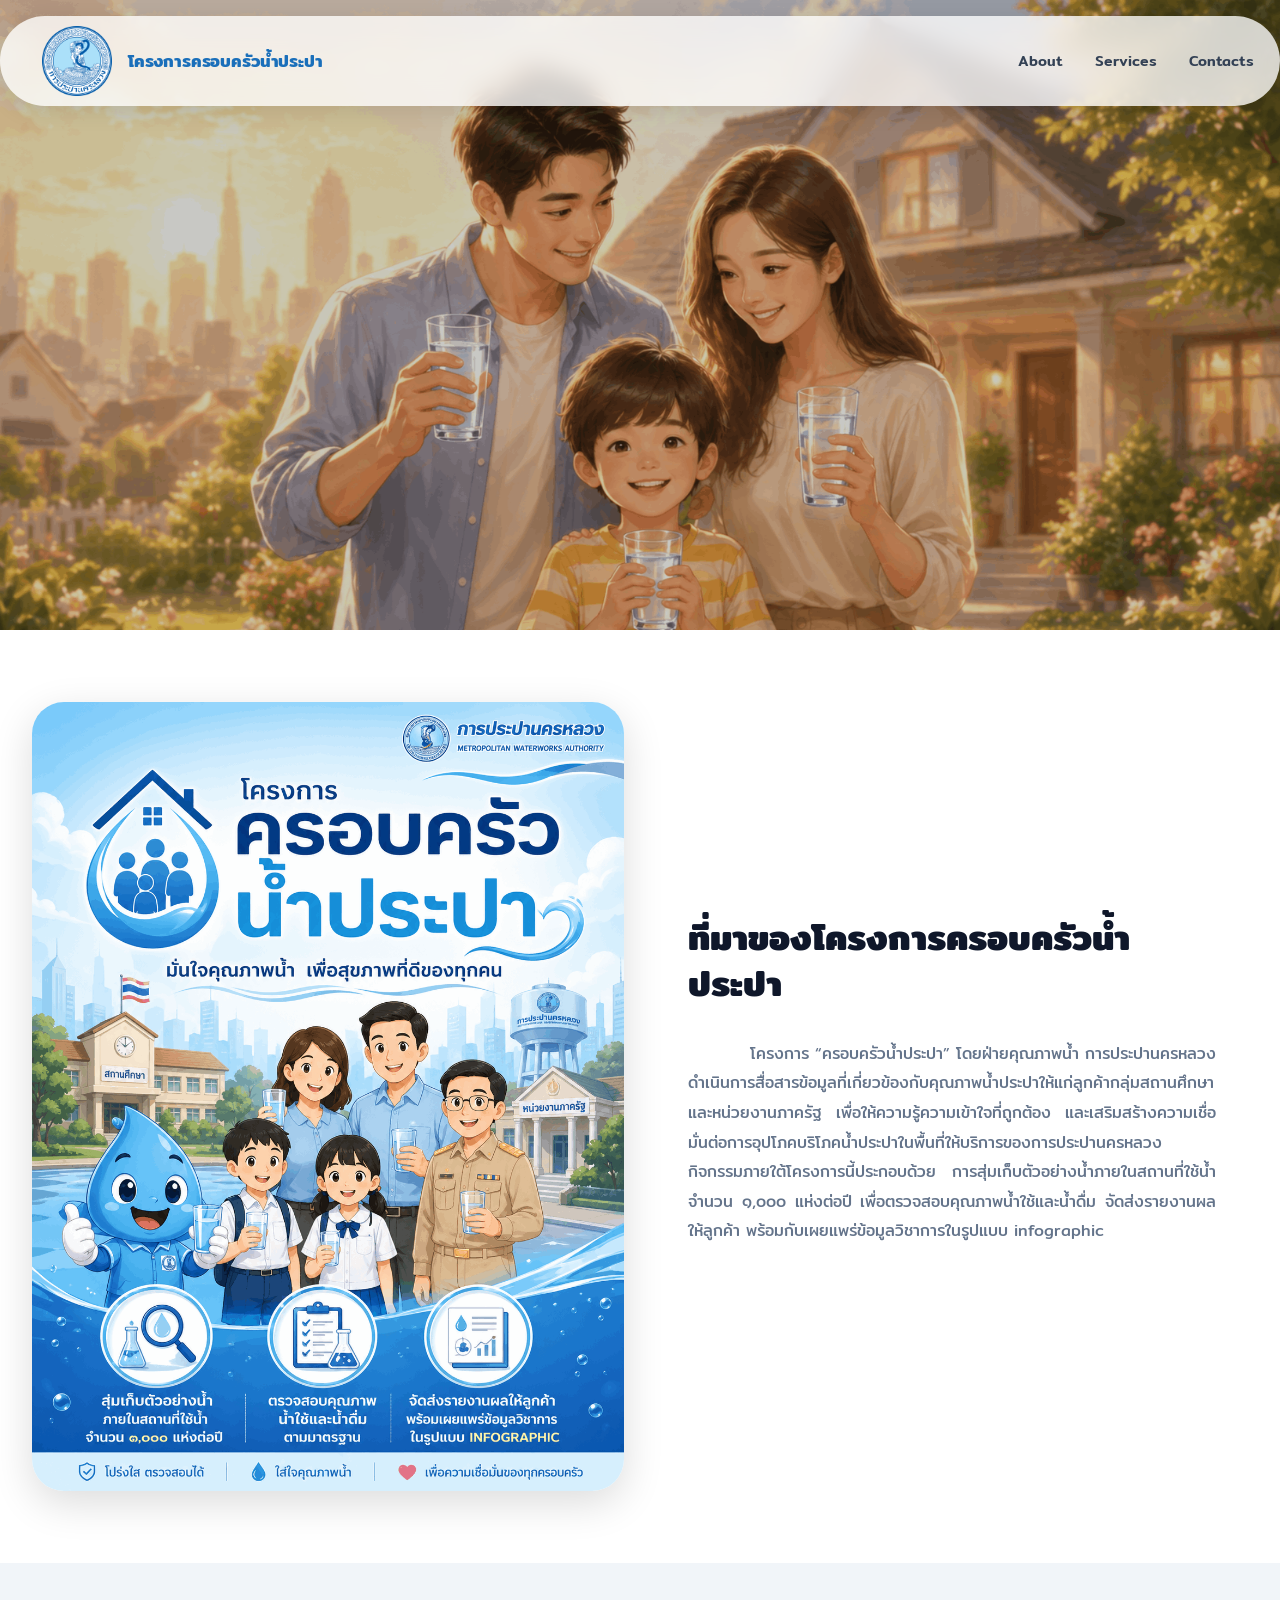
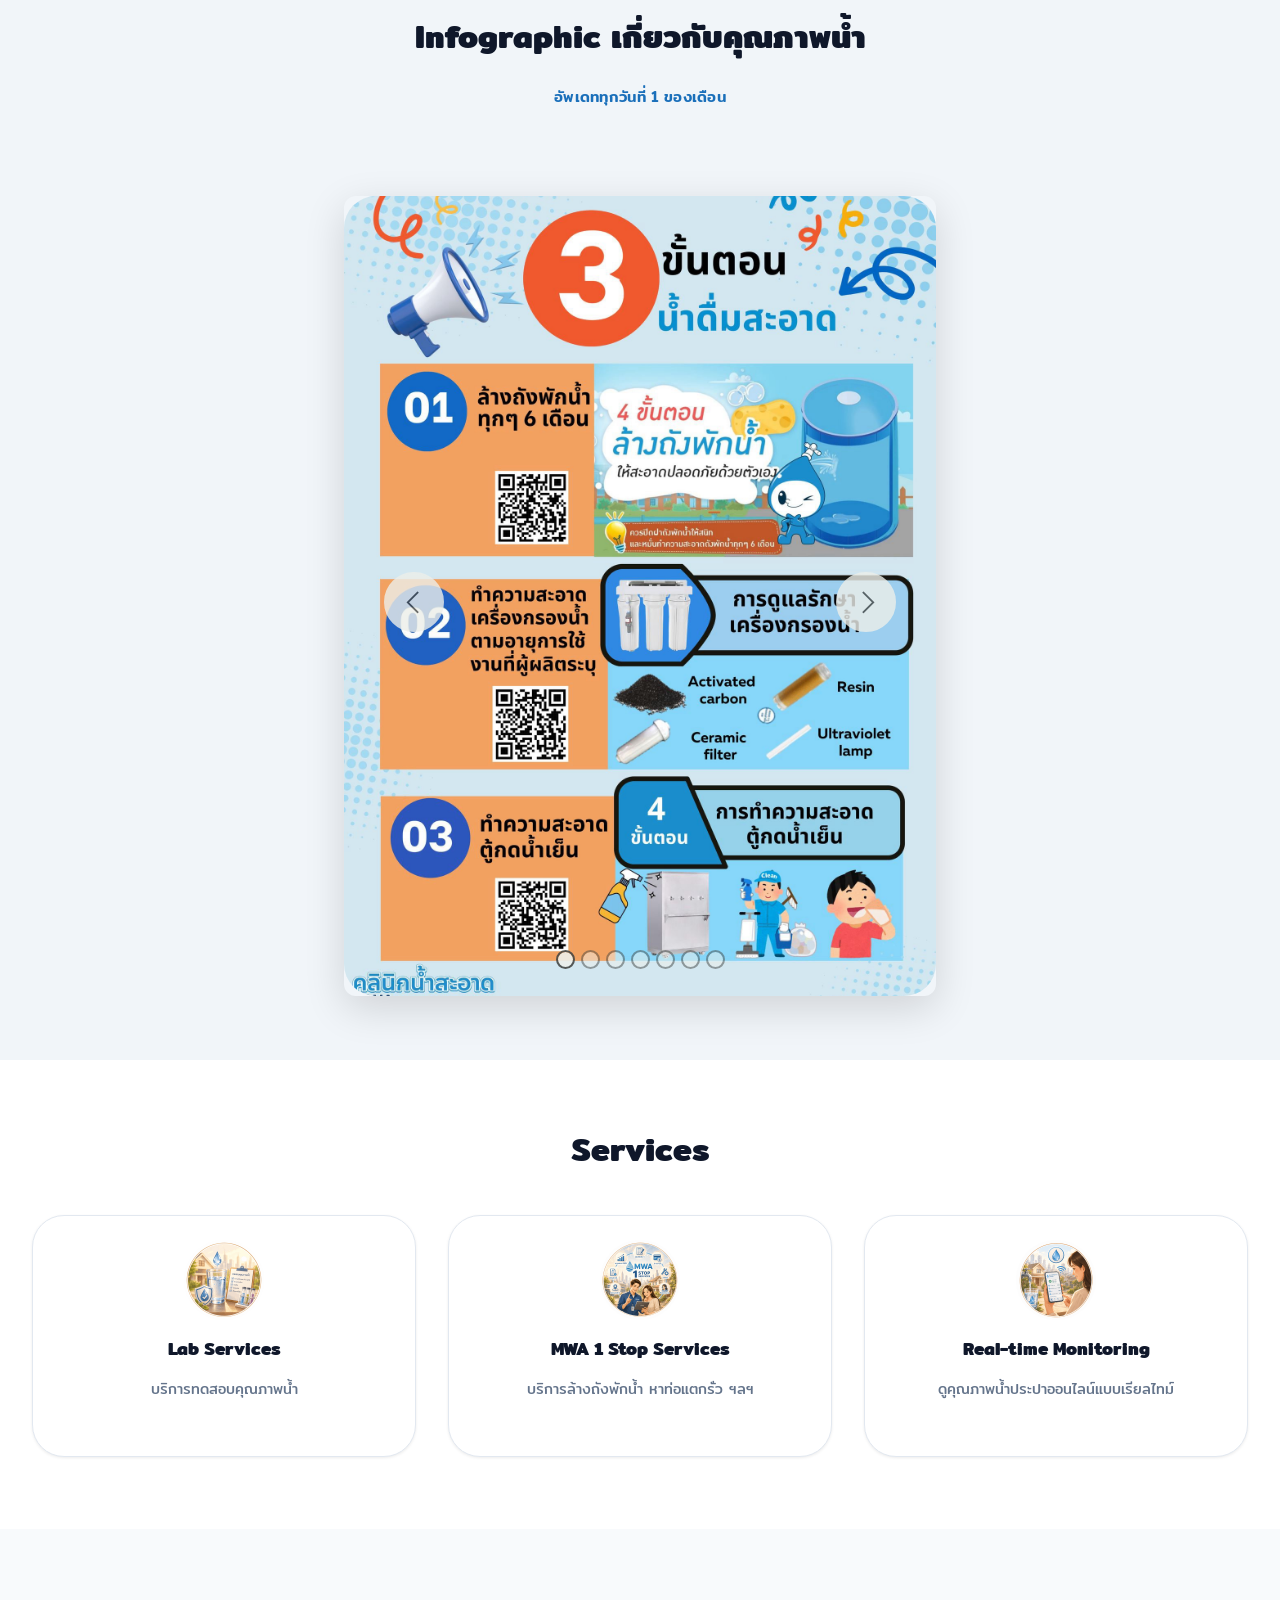
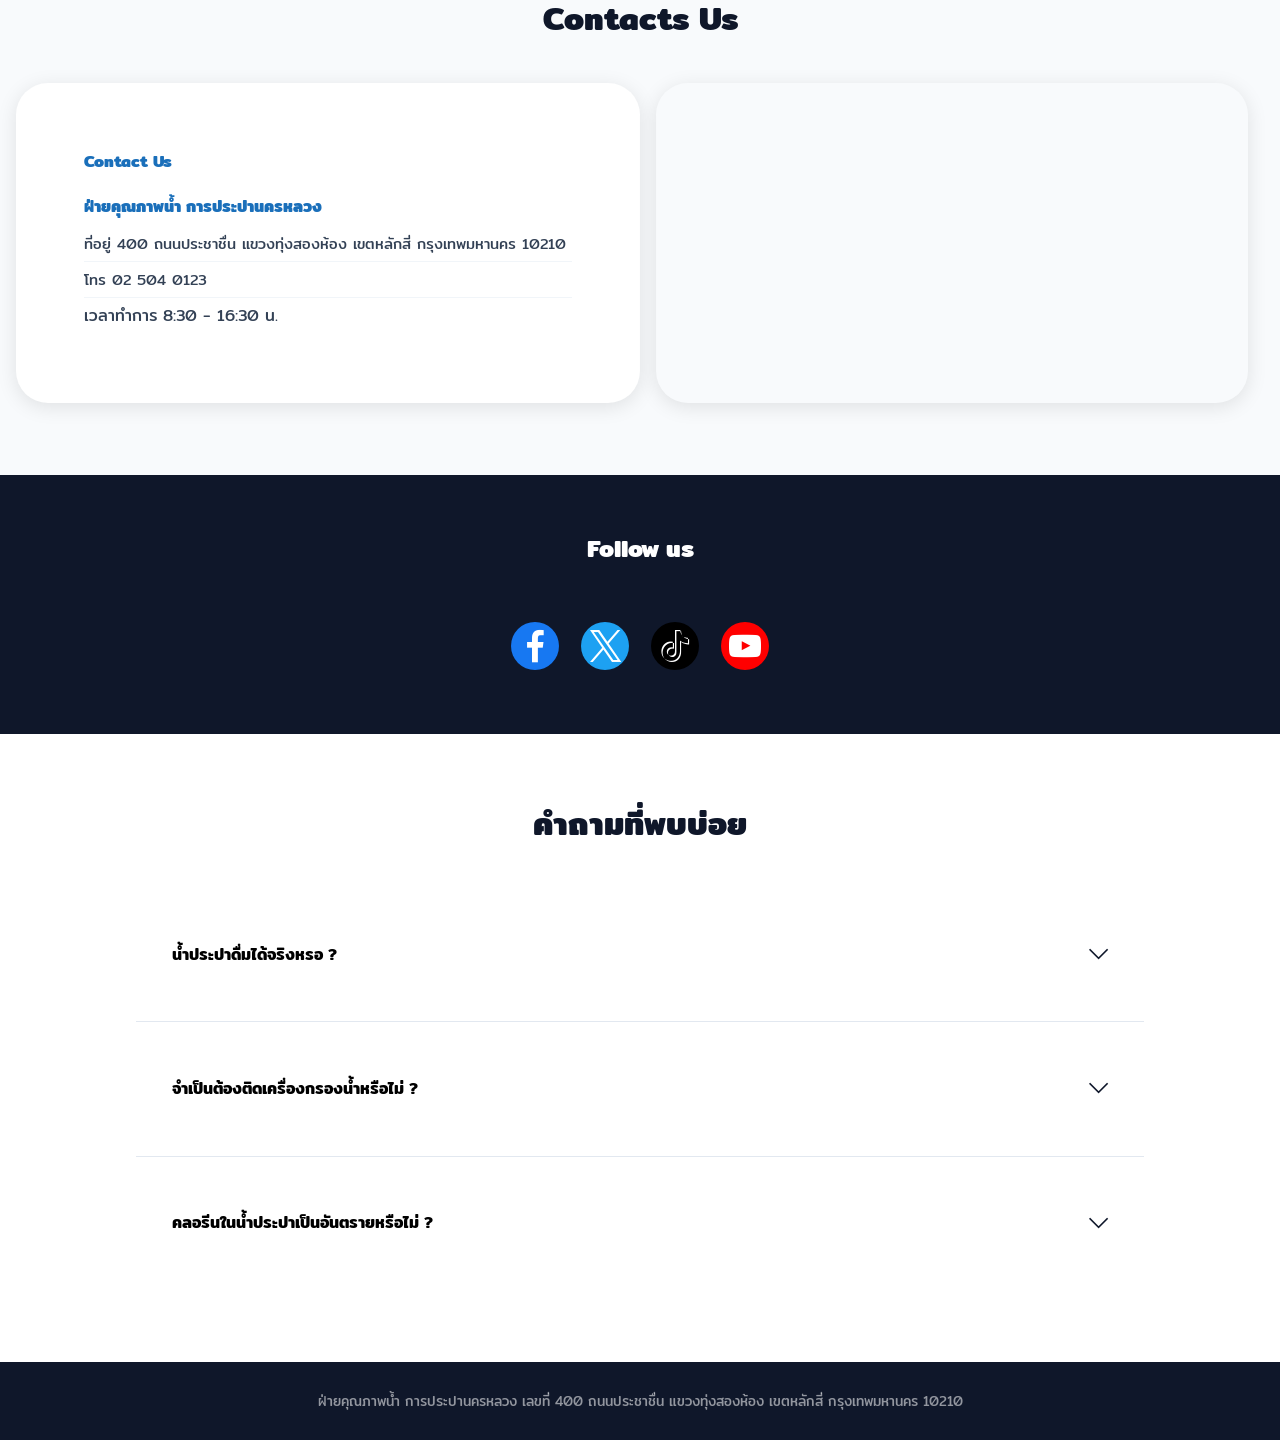
==== commit 1ac61722: "Add files via upload" ====
--- a/index.html
+++ b/index.html
@@ -518,57 +518,12 @@
 </section>
 
 <section data-bs-version="5.1" class="slider05 cid-vhXDOSkMT1" id="slider05-1z">
-    
-
     <div class="container">
         <div class="row justify-content-center">
             <div class="col-12 col-md-6">
                 <div class="carousel slide carousel-fade" id="vhYvWmVi9Q" data-interval="5000" data-bs-interval="5000">
-                    <ol class="carousel-indicators">
-                        <li data-slide-to="0" data-bs-slide-to="0" class="active" data-target="#vhYvWmVi9Q" data-bs-target="#vhYvWmVi9Q"></li>
-                        <li data-slide-to="1" data-bs-slide-to="1" data-target="#vhYvWmVi9Q" data-bs-target="#vhYvWmVi9Q"></li>
-                        <li data-slide-to="2" data-bs-slide-to="2" data-target="#vhYvWmVi9Q" data-bs-target="#vhYvWmVi9Q"></li><li data-slide-to="3" data-bs-slide-to="3" data-target="#vhYvWmVi9Q" data-bs-target="#vhYvWmVi9Q"></li><li data-slide-to="4" data-bs-slide-to="4" data-target="#vhYvWmVi9Q" data-bs-target="#vhYvWmVi9Q"></li><li data-slide-to="5" data-bs-slide-to="5" data-target="#vhYvWmVi9Q" data-bs-target="#vhYvWmVi9Q"></li><li data-slide-to="6" data-bs-slide-to="6" data-target="#vhYvWmVi9Q" data-bs-target="#vhYvWmVi9Q"></li>
-                    </ol>
-                    <div class="carousel-inner">
-                        <div class="carousel-item slider-image item active">
-                            <div class="item-wrapper">
-                                
-                                <img class="d-block w-100" src="assets/images/69-1448x2048.jpg" alt="Mobirise Website Builder" data-slide-to="0" data-bs-slide-to="0">
-                            </div>
-                        </div><div class="carousel-item slider-image item">
-                            <div class="item-wrapper">
-                                
-                                <img class="d-block w-100" src="assets/images/69-1080x1350.jpg" alt="Mobirise Website Builder" data-slide-to="1" data-bs-slide-to="1">
-                            </div>
-                        </div><div class="carousel-item slider-image item">
-                            <div class="item-wrapper">
-                                
-                                <img class="d-block w-100" src="assets/images/69-1000x1000.jpg" alt="Mobirise Website Builder" data-slide-to="2" data-bs-slide-to="2">
-                            </div>
-                        </div><div class="carousel-item slider-image item">
-                            <div class="item-wrapper">
-                                
-                                <img class="d-block w-100" src="assets/images/69-1000x1444.jpg" alt="Mobirise Website Builder" data-slide-to="3" data-bs-slide-to="3">
-                            </div>
-                        </div><div class="carousel-item slider-image item">
-                            <div class="item-wrapper">
-                                
-                                <img class="d-block w-100" src="assets/images/68-1000x1414.jpg" alt="Mobirise Website Builder" data-slide-to="4" data-bs-slide-to="4">
-                            </div>
-                        </div><div class="carousel-item slider-image item">
-                            <div class="item-wrapper">
-                                
-                                <img class="d-block w-100" src="assets/images/68-1000x1417.jpg" alt="Mobirise Website Builder" data-slide-to="5" data-bs-slide-to="5">
-                            </div>
-                        </div><div class="carousel-item slider-image item">
-                            <div class="item-wrapper">
-                                
-                                <img class="d-block w-100" src="assets/images/68-1000x1414.jpg" alt="Mobirise Website Builder" data-slide-to="6" data-bs-slide-to="6">
-                            </div>
-                        </div>
-                        
-                        
-                    </div>
+                    <ol class="carousel-indicators" id="infographic-carousel-indicators"></ol>
+                    <div class="carousel-inner" id="infographic-carousel-inner"></div>
                     <a class="carousel-control carousel-control-prev" role="button" data-slide="prev" data-bs-slide="prev" href="#vhYvWmVi9Q">
                         <span class="mobi-mbri mobi-mbri-arrow-prev" aria-hidden="true"></span>
                         <span class="sr-only visually-hidden">Previous</span>
@@ -824,18 +779,8 @@
       var nextBtn   = document.getElementById('lightbox-next');
       var counter   = document.getElementById('lightbox-counter');
 
-      var images = [];   // array of { src, alt }
+      var images = [];
       var currentIndex = 0;
-
-      // Collect all carousel images
-      document.querySelectorAll('.carousel-item .item-wrapper img').forEach(function (img) {
-        images.push({ src: img.src, alt: img.alt });
-        img.addEventListener('click', function (e) {
-          e.stopPropagation();
-          var idx = images.findIndex(function (o) { return o.src === img.src; });
-          openLightbox(idx >= 0 ? idx : 0);
-        });
-      });
 
       function openLightbox(idx) {
         currentIndex = idx;
@@ -867,18 +812,27 @@
         lightboxImg.src = '';
       }
 
-      // Buttons
+      function initInfographicLightbox() {
+        images = [];
+        document.querySelectorAll('.carousel-item .item-wrapper img').forEach(function (img) {
+          images.push({ src: img.src, alt: img.alt });
+          img.addEventListener('click', function (e) {
+            e.stopPropagation();
+            var idx = images.findIndex(function (o) { return o.src === img.src; });
+            openLightbox(idx >= 0 ? idx : 0);
+          });
+        });
+      }
+
       prevBtn.addEventListener('click', function (e) { e.stopPropagation(); showImage(currentIndex - 1); });
       nextBtn.addEventListener('click', function (e) { e.stopPropagation(); showImage(currentIndex + 1); });
       closeBtn.addEventListener('click', function (e) { e.stopPropagation(); closeLightbox(); });
 
-      // Close on overlay background click (not on buttons/img)
       lightbox.addEventListener('click', function (e) {
         if (e.target === lightbox) closeLightbox();
       });
       lightboxImg.addEventListener('click', function (e) { e.stopPropagation(); });
 
-      // Keyboard: arrow keys + Escape
       document.addEventListener('keydown', function (e) {
         if (!lightbox.classList.contains('active')) return;
         if (e.key === 'Escape')      closeLightbox();
@@ -886,7 +840,6 @@
         if (e.key === 'ArrowLeft')   showImage(currentIndex - 1);
       });
 
-      // Swipe support (touch devices)
       var touchStartX = 0;
       lightbox.addEventListener('touchstart', function (e) { touchStartX = e.changedTouches[0].screenX; }, { passive: true });
       lightbox.addEventListener('touchend', function (e) {
@@ -895,8 +848,11 @@
           diff > 0 ? showImage(currentIndex + 1) : showImage(currentIndex - 1);
         }
       });
+
+      window.initInfographicLightbox = initInfographicLightbox;
     })();
   </script>
+  <script src="assets/carousel-loader.js"></script>
 
   </body>
-</html>+</html>
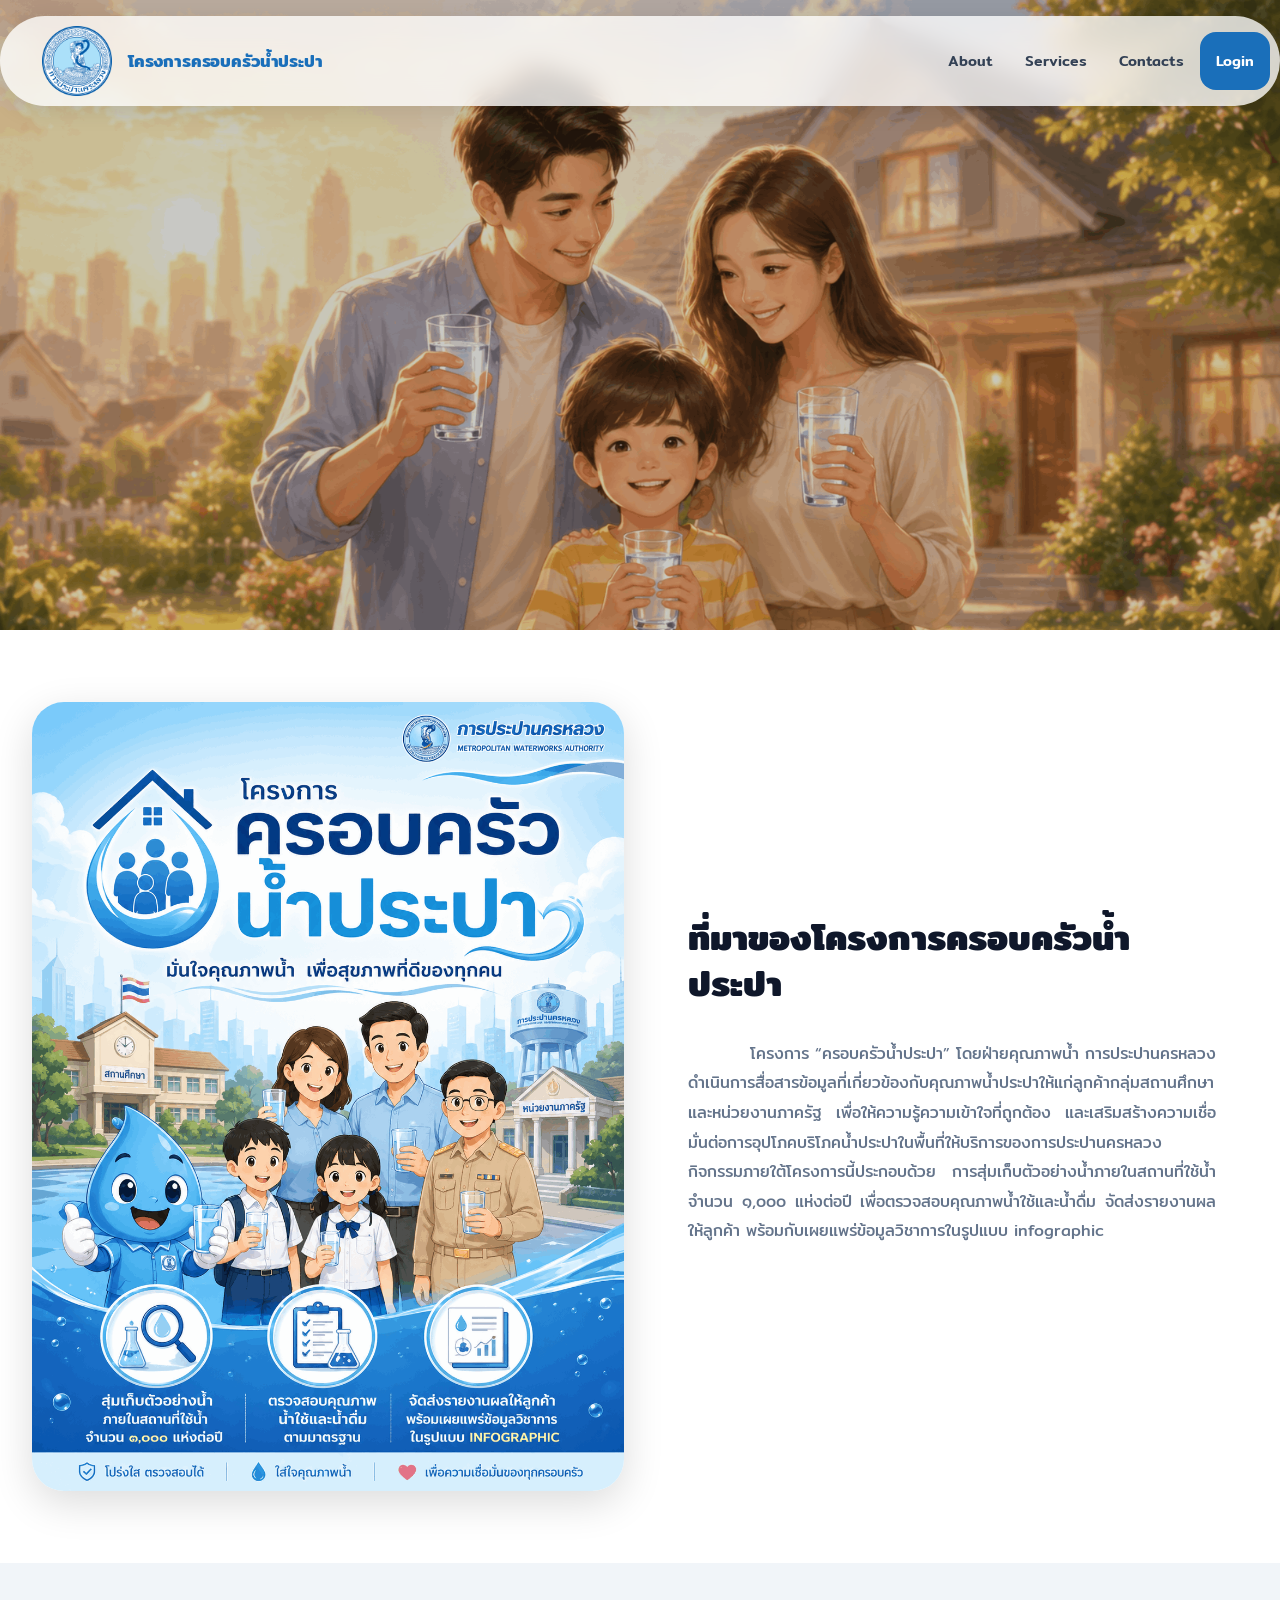
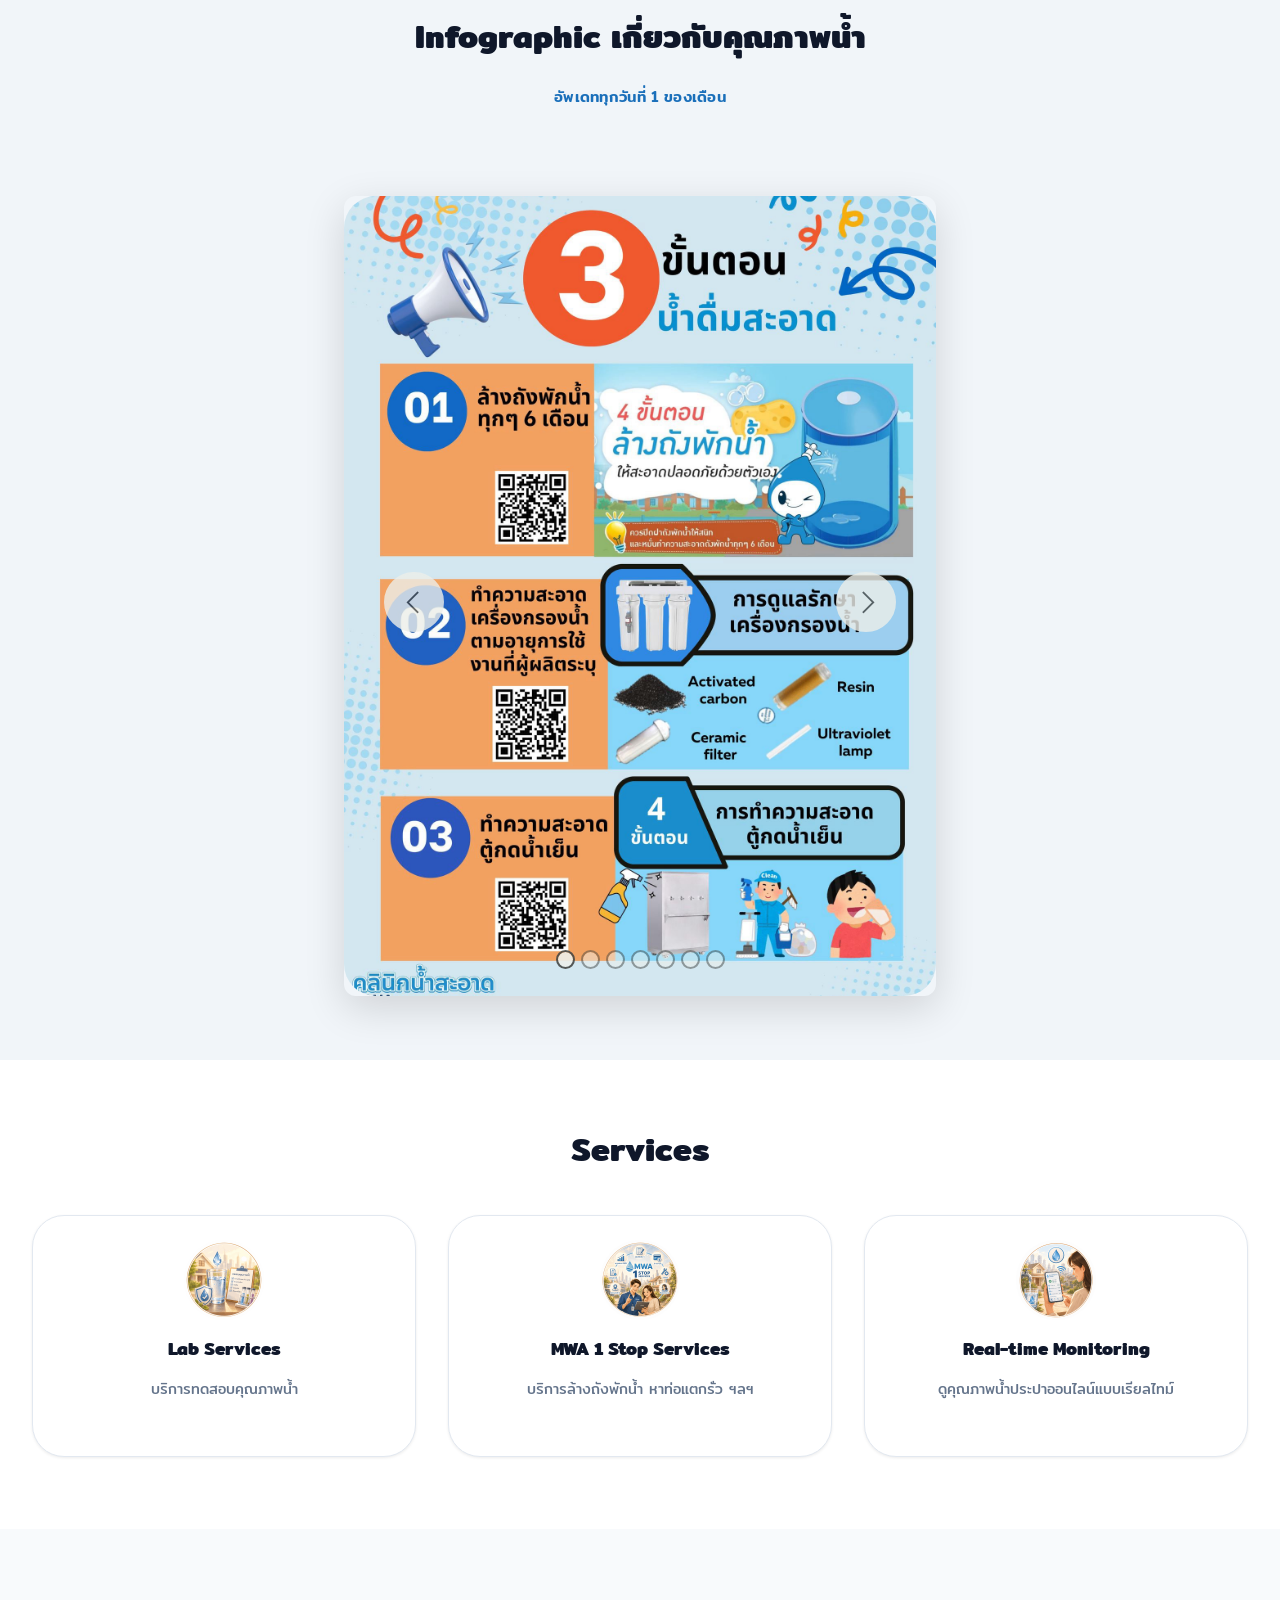
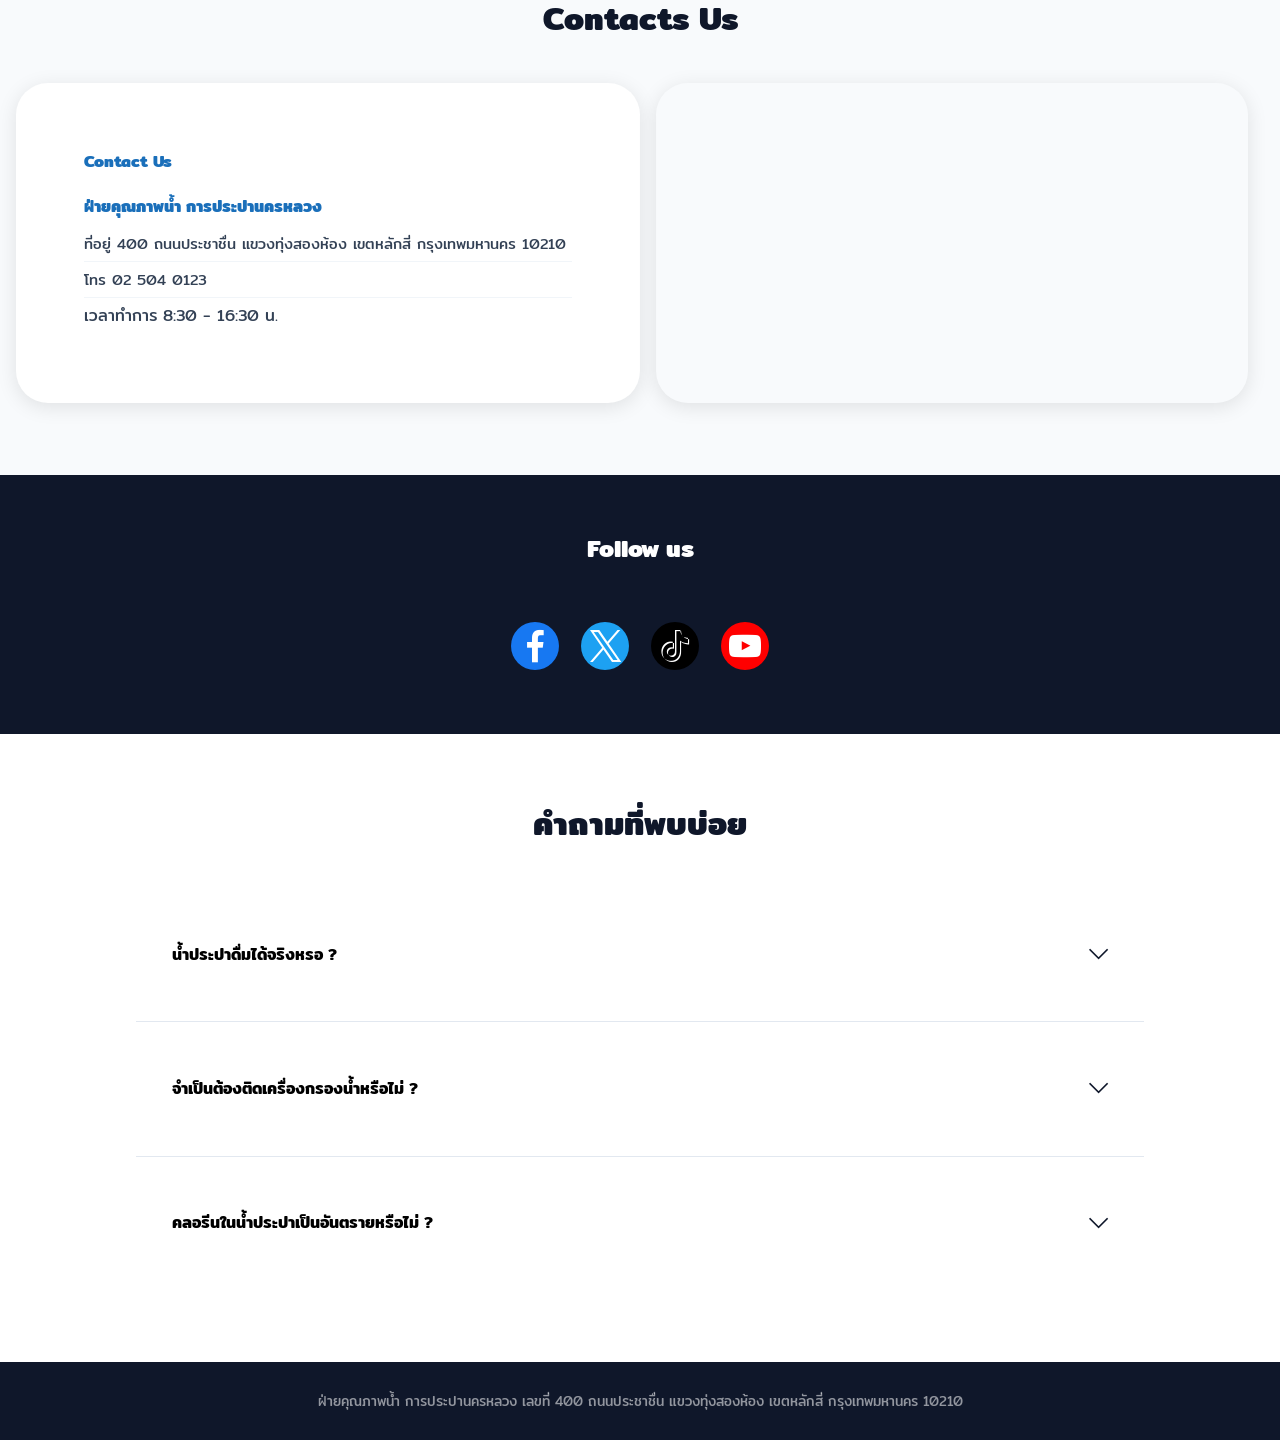
==== commit 214899f0: "Add files via upload" ====
--- a/index.html
+++ b/index.html
@@ -86,6 +86,17 @@
     .nav-link:hover {
       background: var(--blue-lt);
       color: var(--blue) !important;
+    }
+    .nav-login-btn {
+      background: var(--blue) !important;
+      color: #fff !important;
+      border-radius: 8px;
+      margin-left: .25rem;
+    }
+    .nav-login-btn:hover {
+      background: var(--blue) !important;
+      color: #fff !important;
+      opacity: .88;
     }
 
     /* ── Hero: full-bleed cover image ── */
@@ -454,6 +465,9 @@
 					</li>
 					<li class="nav-item">
 						<a class="nav-link link text-black text-primary display-4" href="index.html#contacts02-1p">Contacts</a>
+					</li>
+					<li class="nav-item">
+						<a class="nav-link nav-login-btn link display-4" href="admin.html">Login</a>
 					</li></ul>
 				
 				
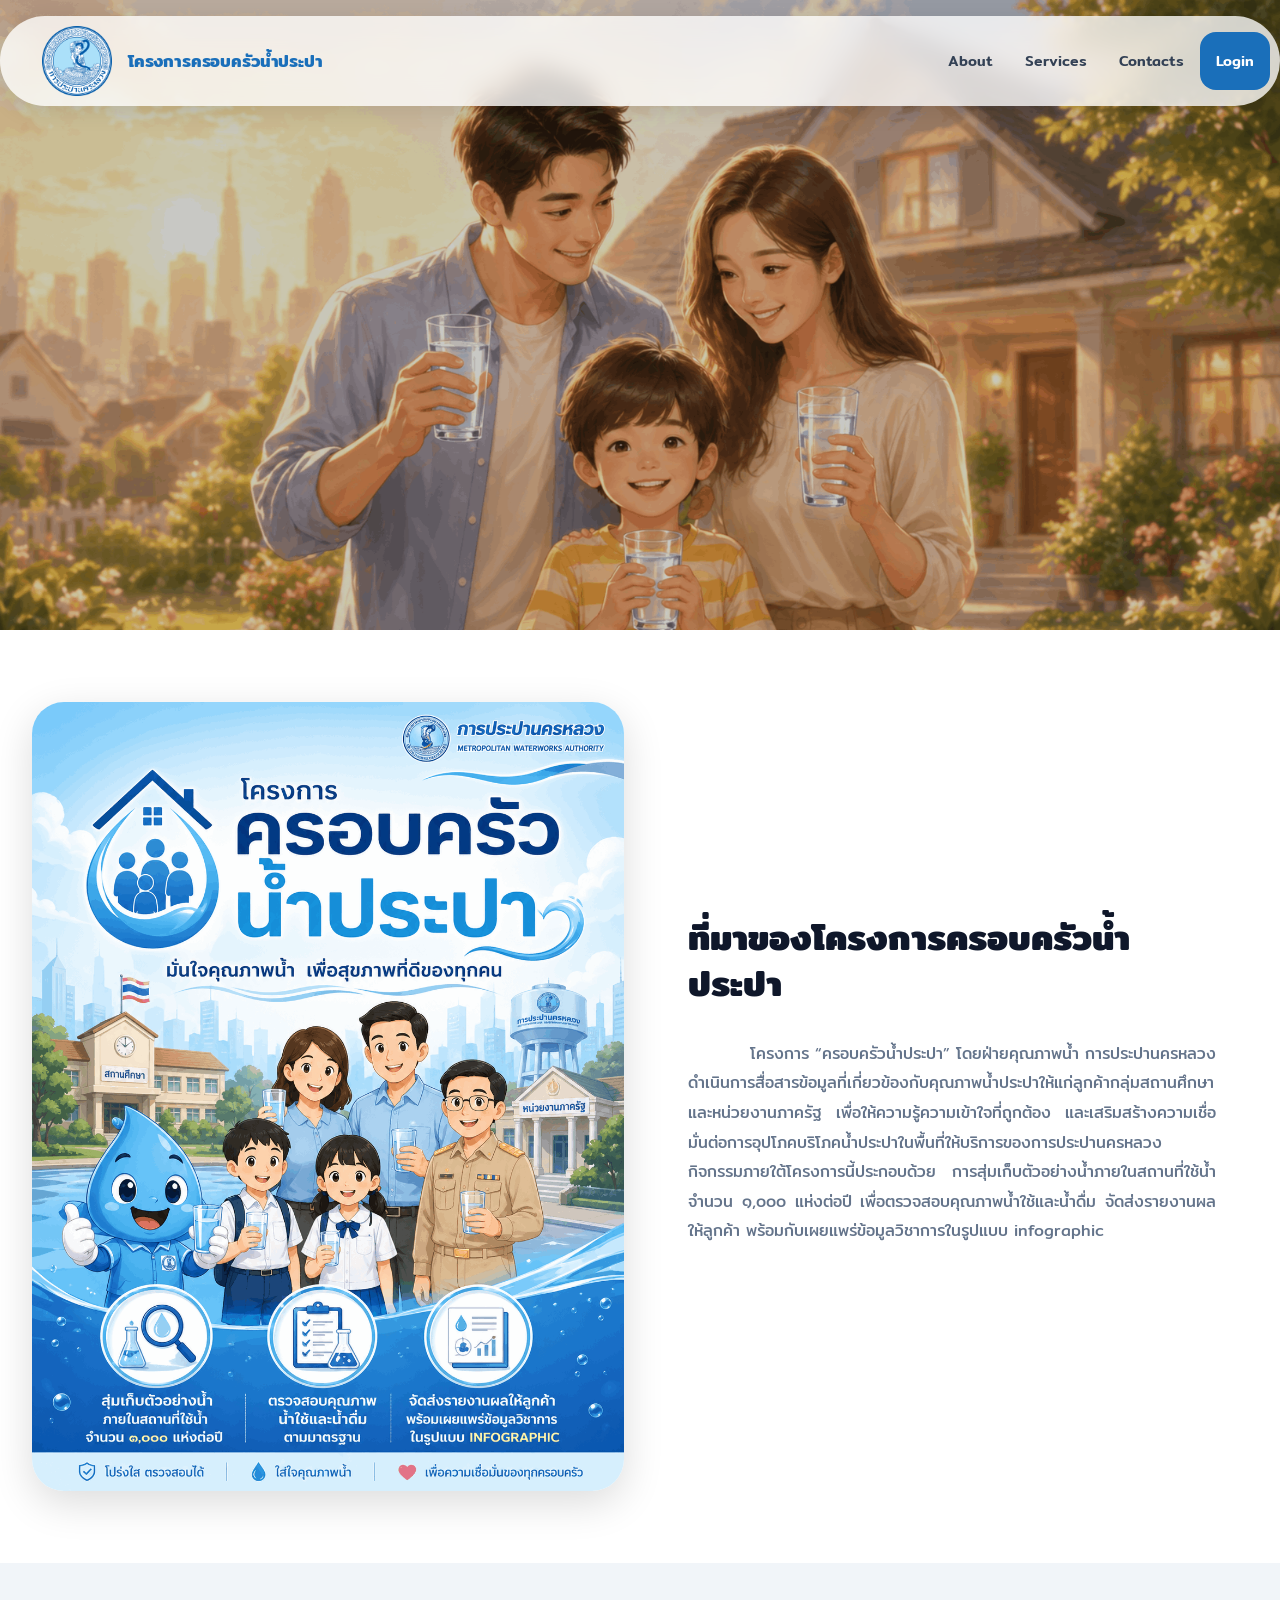
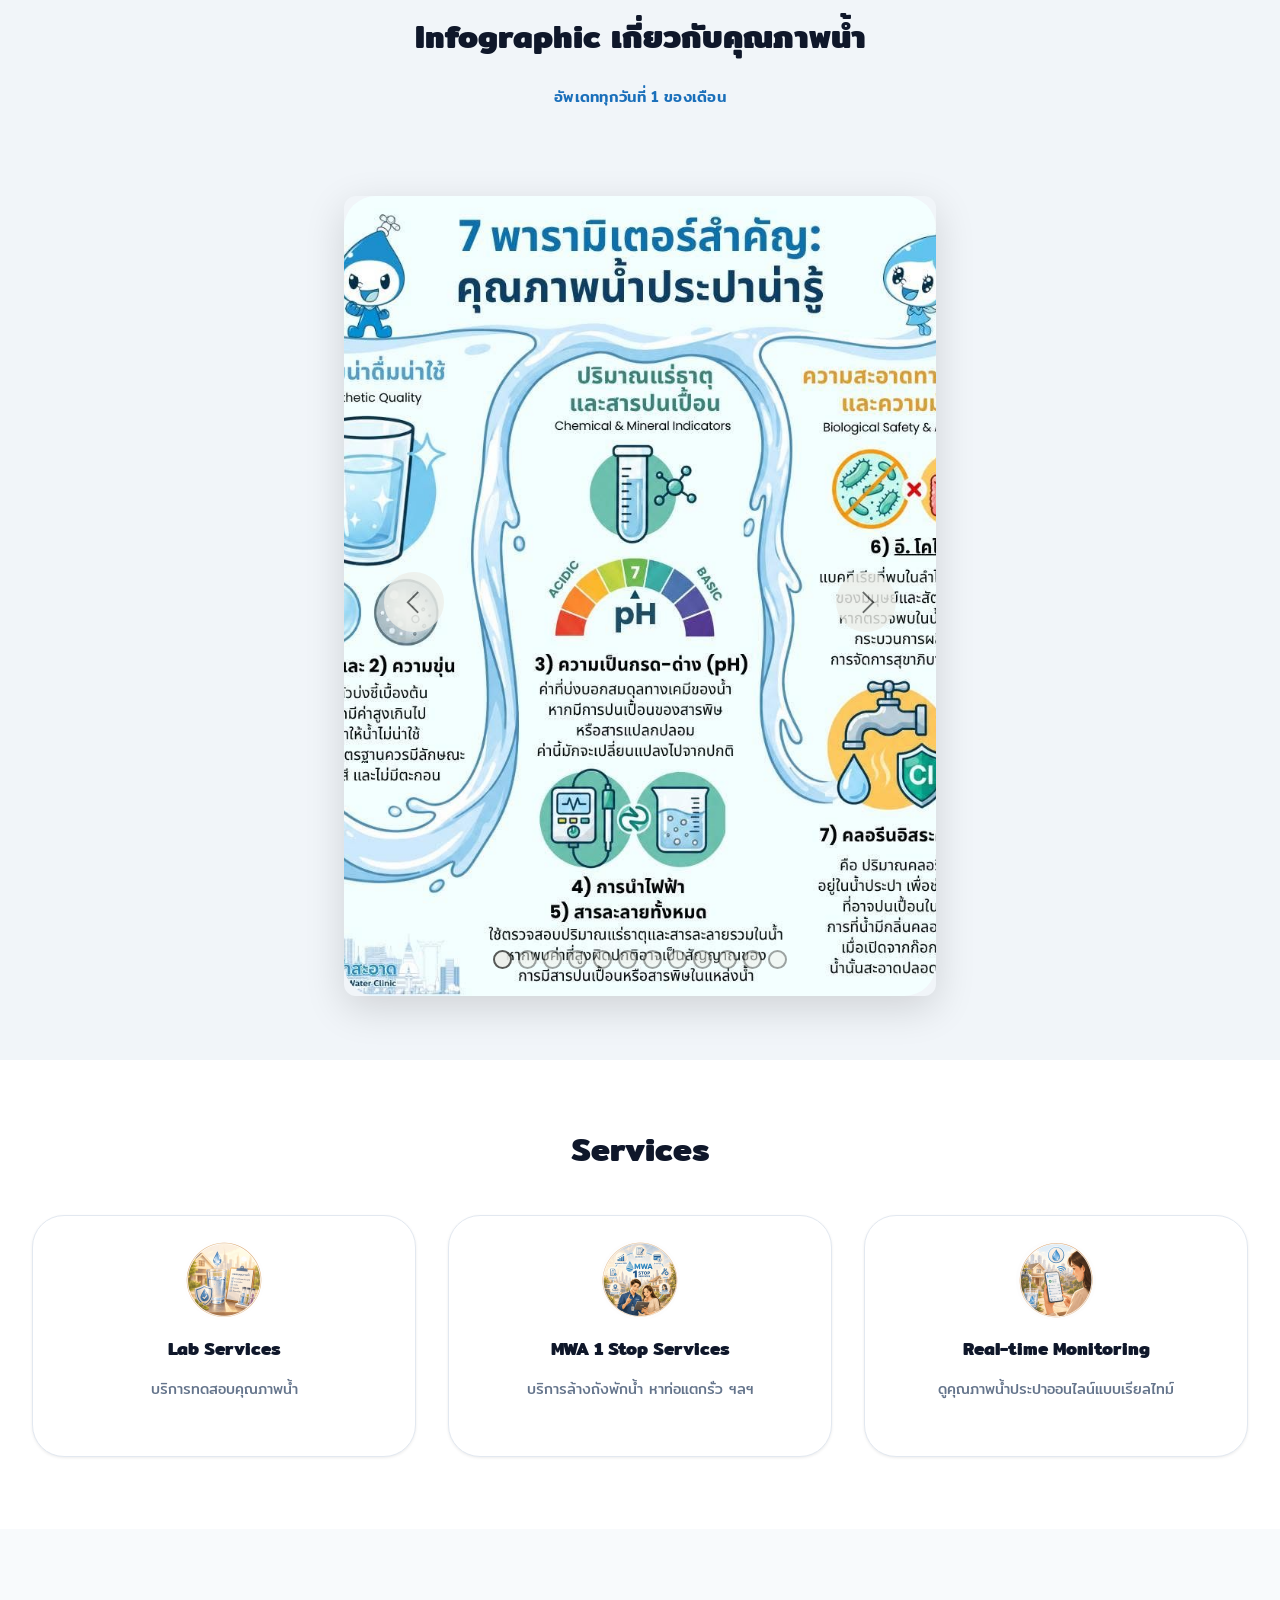
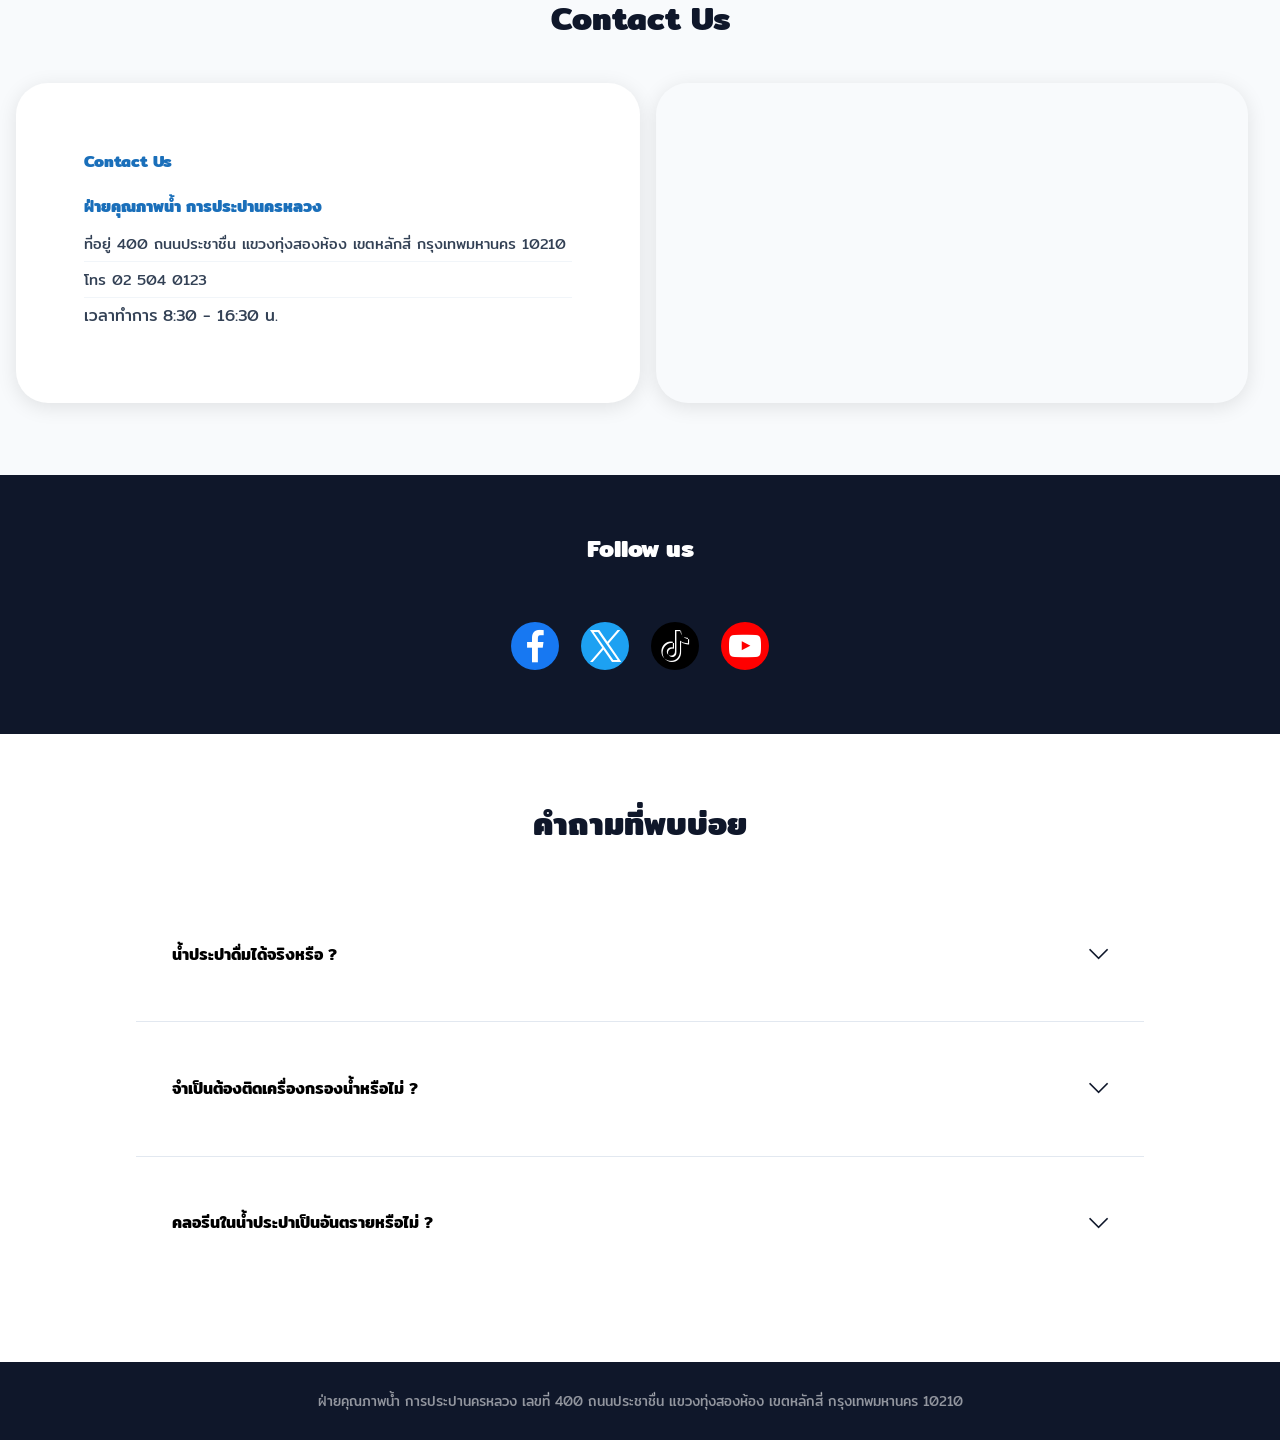
==== commit 1b01ad3b: "Fix homepage typos, links, alt text and FAQ ids - Logo links to homepage instead of mobirise.com; re" ====
--- a/index.html
+++ b/index.html
@@ -7,7 +7,7 @@
   <meta name="generator" content="Mobirise v6.1.12, mobirise.com">
   <meta name="viewport" content="width=device-width, initial-scale=1, minimum-scale=1">
   <link rel="shortcut icon" href="assets/images/th-full-96x96.png" type="image/x-icon">
-  <meta name="description" content="">
+  <meta name="description" content="โครงการครอบครัวน้ำประปา โดยฝ่ายคุณภาพน้ำ การประปานครหลวง ให้ความรู้เรื่องคุณภาพน้ำประปา ตรวจคุณภาพน้ำในสถานศึกษาและหน่วยงานภาครัฐ พร้อม infographic อัปเดตทุกเดือน">
   
   
   <title>โครงการครอบครัวน้ำประปา</title>
@@ -442,11 +442,11 @@
 		<div class="container">
 			<div class="navbar-brand">
 				<span class="navbar-logo">
-					<a href="https://mobirise.com">
-						<img src="assets/images/th-full-96x96.png" alt="Mobirise Website Builder" style="height: 4.4rem;">
+					<a href="index.html">
+						<img src="assets/images/th-full-96x96.png" alt="การประปานครหลวง" style="height: 4.4rem;">
 					</a>
 				</span>
-				<span class="navbar-caption-wrap"><a class="navbar-caption text-black display-4" href="index.html#header05-1">โครงการครอบครัวน้ำประปา</a></span>
+				<span class="navbar-caption-wrap"><a class="navbar-caption text-black display-4" href="index.html#header17-1i">โครงการครอบครัวน้ำประปา</a></span>
 			</div>
 			<button class="navbar-toggler" type="button" data-toggle="collapse" data-bs-toggle="collapse" data-target="#navbarSupportedContent" data-bs-target="#navbarSupportedContent" aria-controls="navbarNavAltMarkup" aria-expanded="false" aria-label="Toggle navigation">
 				<div class="hamburger">
@@ -500,7 +500,7 @@
 	<div class="container">
 		<div class="row justify-content-center">
 			<div class="col-12 col-md-12 col-lg-6 image-wrapper">
-				<img class="w-100" src="assets/images/chatgpt-image-apr-27-2026-10-51-34-am-1086x1448.png" alt="Mobirise Website Builder">
+				<img class="w-100" src="assets/images/chatgpt-image-apr-27-2026-10-51-34-am-1086x1448.png" alt="ภาพประกอบโครงการครอบครัวน้ำประปา">
 			</div>
 			<div class="col-12 col-md-12 col-lg">
 				<div class="text-wrapper align-left">
@@ -624,7 +624,7 @@
             <div class="col-12 content-head">
                 <div class="mbr-section-head mb-5">
                     <h3 class="mbr-section-title mbr-fonts-style align-center mb-0 display-2">
-                        <strong>Contacts Us</strong></h3>
+                        <strong>Contact Us</strong></h3>
                     
                 </div>
             </div>
@@ -661,10 +661,10 @@
                     <strong>Follow us</strong>
                 </h3>
                 <div class="social-list align-center">
-                    <a class="iconfont-wrapper bg-facebook m-2 " target="_blank" href="https://www.facebook.com/mwacleanwaterclinic">
+                    <a class="iconfont-wrapper bg-facebook m-2 " target="_blank" aria-label="Facebook" rel="noopener" href="https://www.facebook.com/mwacleanwaterclinic">
                         <span class="socicon-facebook socicon"></span>
                     </a>
-                    <a class="iconfont-wrapper bg-twitter m-2" href="https://x.com/MWAthailand" target="_blank">
+                    <a class="iconfont-wrapper bg-twitter m-2" aria-label="X" rel="noopener" href="https://x.com/MWAthailand" target="_blank">
                         <span class="socicon-twitter socicon"></span>
                     </a>
                     
@@ -673,10 +673,10 @@
                     
                     
                     
-                    <a class="iconfont-wrapper bg-tiktok m-2" href="https://www.tiktok.com/@mwathailand" target="_blank">
+                    <a class="iconfont-wrapper bg-tiktok m-2" aria-label="TikTok" rel="noopener" href="https://www.tiktok.com/@mwathailand" target="_blank">
                         <span class="socicon-tiktok socicon"></span>
                     </a>
-                    <a class="iconfont-wrapper bg-youtube m-2" href="https://www.youtube.com/c/MWAthailand" target="_blank">
+                    <a class="iconfont-wrapper bg-youtube m-2" aria-label="YouTube" rel="noopener" href="https://www.youtube.com/c/MWAthailand" target="_blank">
                         <span class="socicon-youtube socicon"></span>
                     </a>
                     
@@ -704,14 +704,14 @@
 					</div>
 					<div id="bootstrap-accordion_8" class="panel-group accordionStyles accordion" role="tablist" aria-multiselectable="true">
 						<div class="card">
-							<div class="card-header" role="tab" id="headingOne">
-								<a role="button" class="panel-title collapsed" data-toggle="collapse" data-bs-toggle="collapse" data-core="" href="#collapse1_8" aria-expanded="false" aria-controls="collapse1">
+							<div class="card-header" role="tab" id="heading1_8">
+								<a role="button" class="panel-title collapsed" data-toggle="collapse" data-bs-toggle="collapse" data-core="" href="#collapse1_8" aria-expanded="false" aria-controls="collapse1_8">
 									<h6 class="panel-title-edit mbr-semibold mbr-fonts-style mb-0 display-5">
-										น้ำประปาดื่มได้จริงหรอ ?</h6>
+										น้ำประปาดื่มได้จริงหรือ ?</h6>
 									<span class="sign mbr-iconfont mobi-mbri-arrow-down"></span>
 								</a>
 							</div>
-							<div id="collapse1_8" class="panel-collapse noScroll collapse" role="tabpanel" aria-labelledby="headingOne" data-parent="#accordion" data-bs-parent="#bootstrap-accordion_8">
+							<div id="collapse1_8" class="panel-collapse noScroll collapse" role="tabpanel" aria-labelledby="heading1_8" data-parent="#bootstrap-accordion_8" data-bs-parent="#bootstrap-accordion_8">
 								<div class="panel-body">
 									<p class="mbr-fonts-style panel-text display-7">
 										การประปานครหลวง (กปน.) มีการเฝ้าระวังคุณภาพน้ำด้วยวิธี Protect Remove Prevent ตามหลักการของ Water Safety Plans คือ <br>&nbsp; &nbsp; - ปกป้อง (Protect) ไม่ให้มีการปนเปื้อนในแหล่งน้ำดิบที่ใช้ในการผลิตน้ำประปา <br>&nbsp; &nbsp; - การกำจัด (Remove) สิ่งสกปรกและเชื้อโรคโดยกระบวนการผลิตน้ำที่ได้มาตรฐาน <br>&nbsp; &nbsp; - ป้องกัน (Prevent) การปนเปื้อนซ้ำโดยมีการคงระดับคลอรีนอิสระคงเหลือในเส้นท่อให้เพียงพอต่อการฆ่าเชื้อโรคจนถึงบ้านผู้ใช้น้ำ <br>นอกจากนี้ กปน. ยังมีการสุ่มเก็บตัวอย่างน้ำทั่วพื้นที่บริการ เพื่อให้มั่นใจได้ว่าคุณภาพน้ำประปามีค่าได้ตามเกณฑ์กำหนดคุณภาพน้ำประปา ของการประปานครหลวงตลอดเวลา แต่ทั้งนี้ หากท่านมีการใช้ถังพักน้ำเพื่อสำรองน้ำ จำเป็นต้องมีการล้างทำความสะอาดถังเก็บน้ำเป็นประจำอย่างน้อยปีละ 2 ครั้ง หรือทุกๆ 6 เดือน เพื่อไม่ให้เป็นแหล่งสะสมของเชื้อโรค</p>
@@ -719,27 +719,27 @@
 							</div>
 						</div>
 						<div class="card">
-							<div class="card-header" role="tab" id="headingOne">
-								<a role="button" class="panel-title collapsed" data-toggle="collapse" data-bs-toggle="collapse" data-core="" href="#collapse2_8" aria-expanded="false" aria-controls="collapse2">
+							<div class="card-header" role="tab" id="heading2_8">
+								<a role="button" class="panel-title collapsed" data-toggle="collapse" data-bs-toggle="collapse" data-core="" href="#collapse2_8" aria-expanded="false" aria-controls="collapse2_8">
 									<h6 class="panel-title-edit mbr-semibold mbr-fonts-style mb-0 display-5">จำเป็นต้องติดเครื่องกรองน้ำหรือไม่ ?</h6>
 									<span class="sign mbr-iconfont mobi-mbri-arrow-down"></span>
 								</a>
 							</div>
-							<div id="collapse2_8" class="panel-collapse noScroll collapse" role="tabpanel" aria-labelledby="headingOne" data-parent="#accordion" data-bs-parent="#bootstrap-accordion_8">
+							<div id="collapse2_8" class="panel-collapse noScroll collapse" role="tabpanel" aria-labelledby="heading2_8" data-parent="#bootstrap-accordion_8" data-bs-parent="#bootstrap-accordion_8">
 								<div class="panel-body">
 									<p class="mbr-fonts-style panel-text display-7">โดยทั่วไปไม่มีความจำเป็นต้องติดเครื่องกรองเพิ่ม แต่หากต้องการ..สามารถติดเครื่องกรองเพิ่มเติมเพื่อใช้สำหรับอุปโภค-บริโภคได้ แต่ทั้งนี้ควรหมั่นล้างทำความสะอาดอุปกรณ์ของเครื่องกรองน้ำเป็นประจำ และเปลี่ยนไส้กรองตามอายุการใช้งาน เพื่อไม่ให้เป็นแหล่งสะสมของเชื้อโรค</p>
 								</div>
 							</div>
 						</div>
 						<div class="card">
-							<div class="card-header" role="tab" id="headingOne">
-								<a role="button" class="panel-title collapsed" data-toggle="collapse" data-bs-toggle="collapse" data-core="" href="#collapse3_8" aria-expanded="false" aria-controls="collapse3">
+							<div class="card-header" role="tab" id="heading3_8">
+								<a role="button" class="panel-title collapsed" data-toggle="collapse" data-bs-toggle="collapse" data-core="" href="#collapse3_8" aria-expanded="false" aria-controls="collapse3_8">
 									<h6 class="panel-title-edit mbr-semibold mbr-fonts-style mb-0 display-5">
 										คลอรีนในน้ำประปาเป็นอันตรายหรือไม่ ?</h6>
 									<span class="sign mbr-iconfont mobi-mbri-arrow-down"></span>
 								</a>
 							</div>
-							<div id="collapse3_8" class="panel-collapse noScroll collapse" role="tabpanel" aria-labelledby="headingOne" data-parent="#accordion" data-bs-parent="#bootstrap-accordion_8">
+							<div id="collapse3_8" class="panel-collapse noScroll collapse" role="tabpanel" aria-labelledby="heading3_8" data-parent="#bootstrap-accordion_8" data-bs-parent="#bootstrap-accordion_8">
 								<div class="panel-body">
 									<p class="mbr-fonts-style panel-text display-7">
 										การประปานครหลวง (กปน.) ใช้คลอรีนกำจัดเชื้อโรคในกระบวนการผลิตน้ำ และใช้ควบคุมการปนเปื้อนซ้ำในเส้นท่อจ่ายน้ำ ระหว่างสูบจ่ายไปยังบ้านเรือนประชาชน ทั้งนี้ กปน. มีการควบคุมปริมาณคลอรีนอิสระคงเหลือในน้ำประปาตามเกณฑ์ค่าแนะนำขององค์การอนามัยโลก ซึ่งไม่ส่งผลต่อสุขภาพ</p>
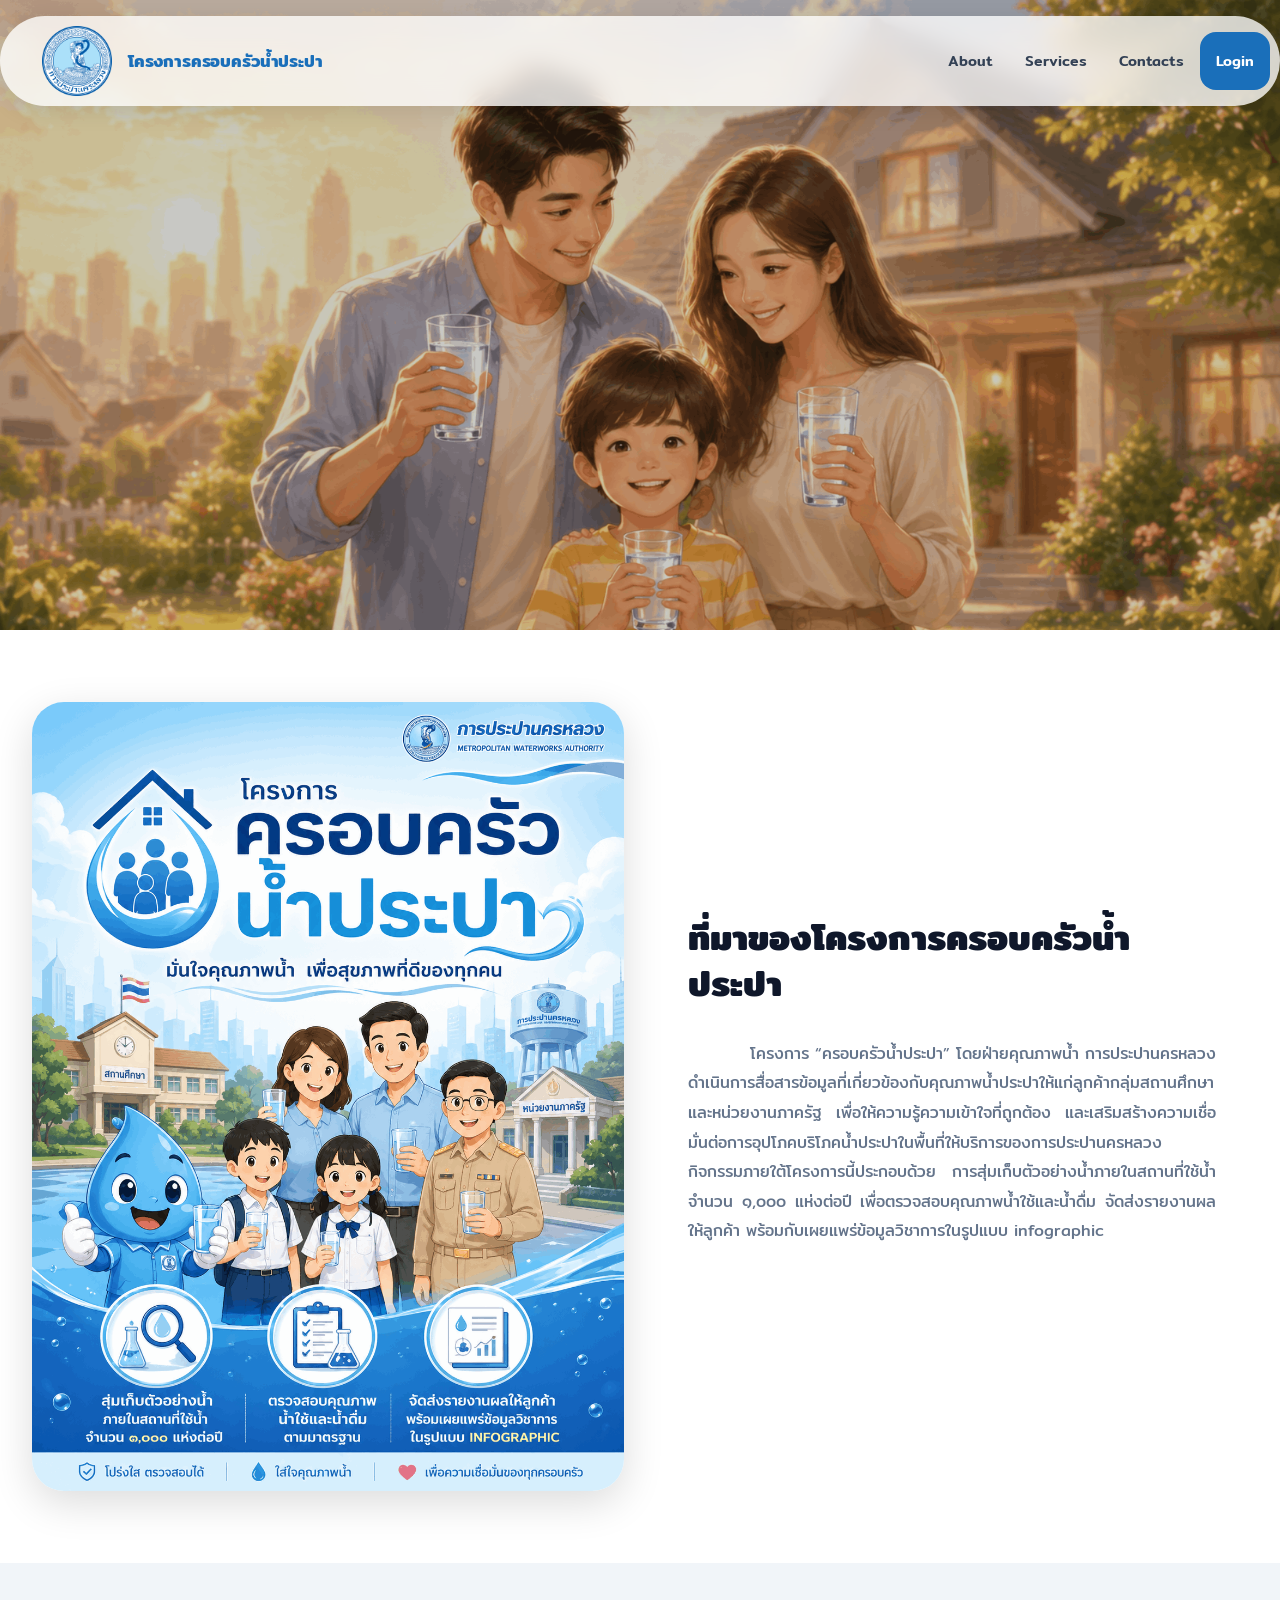
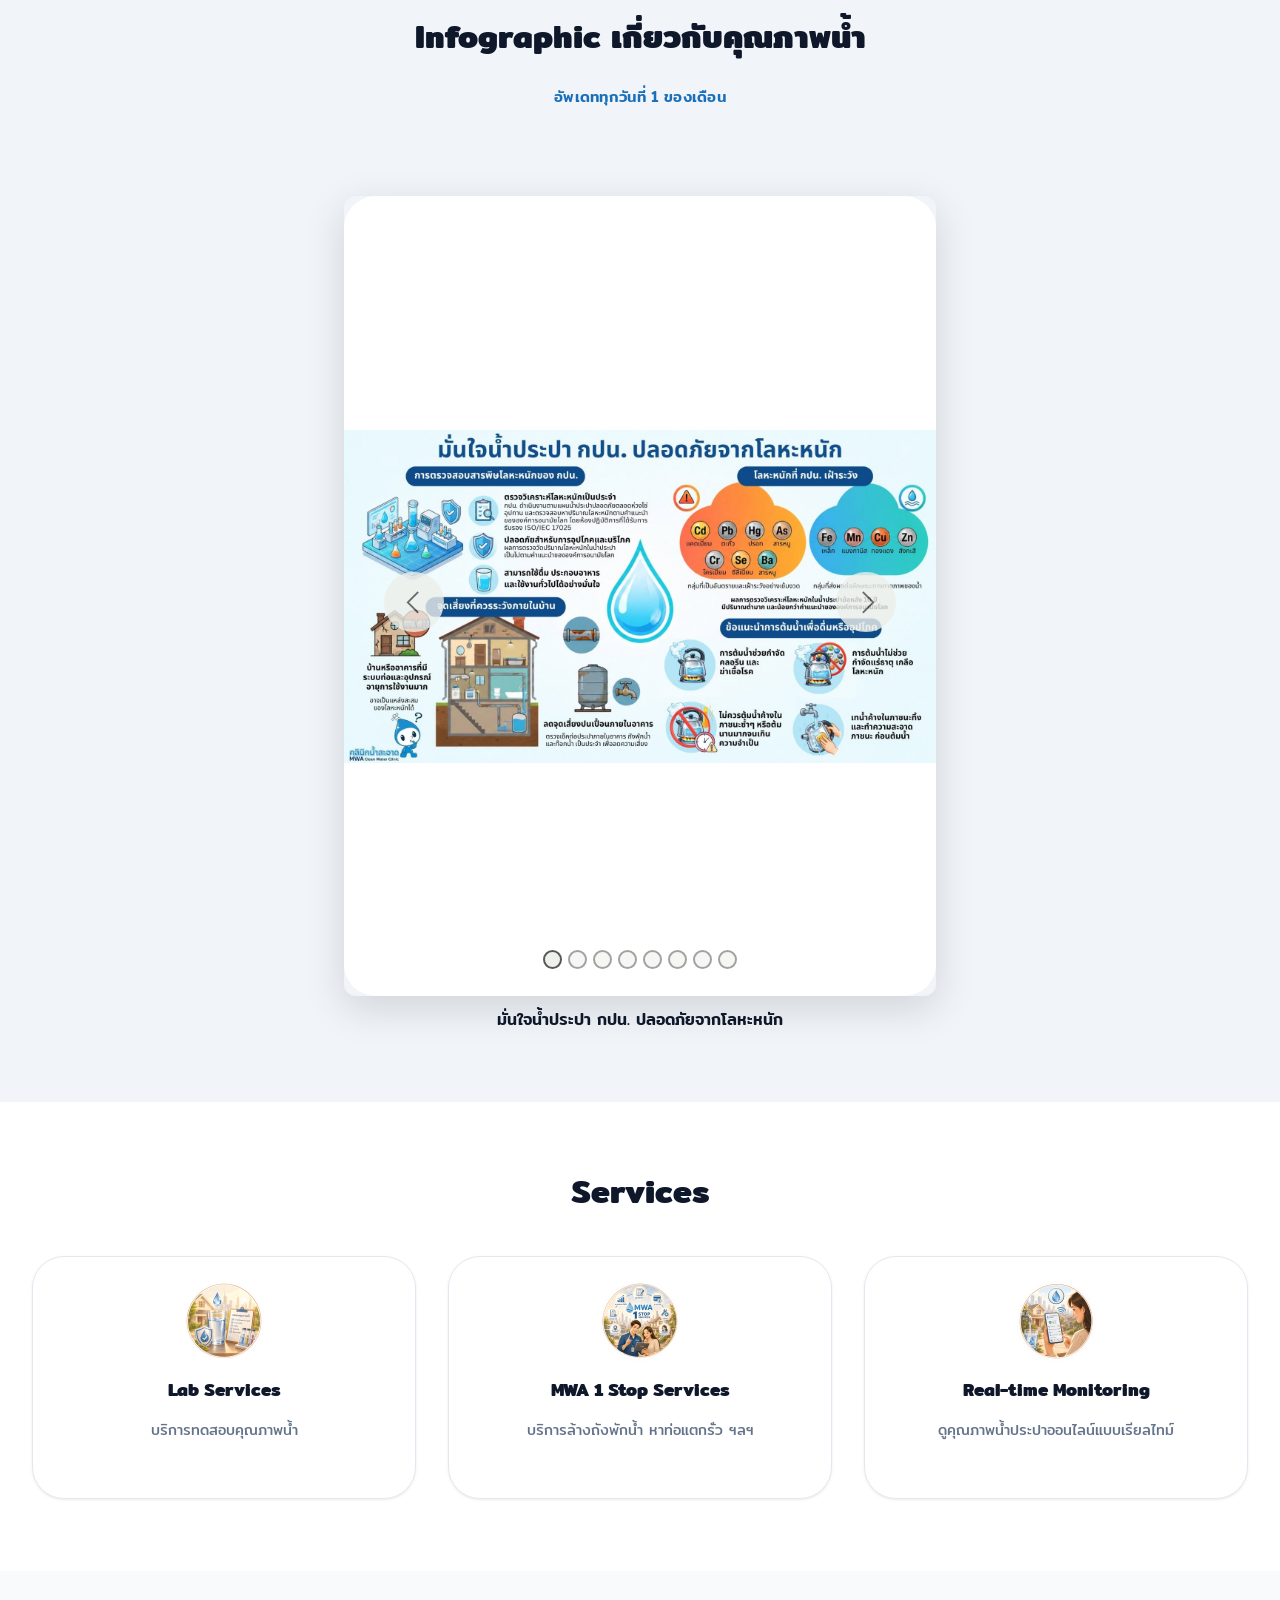
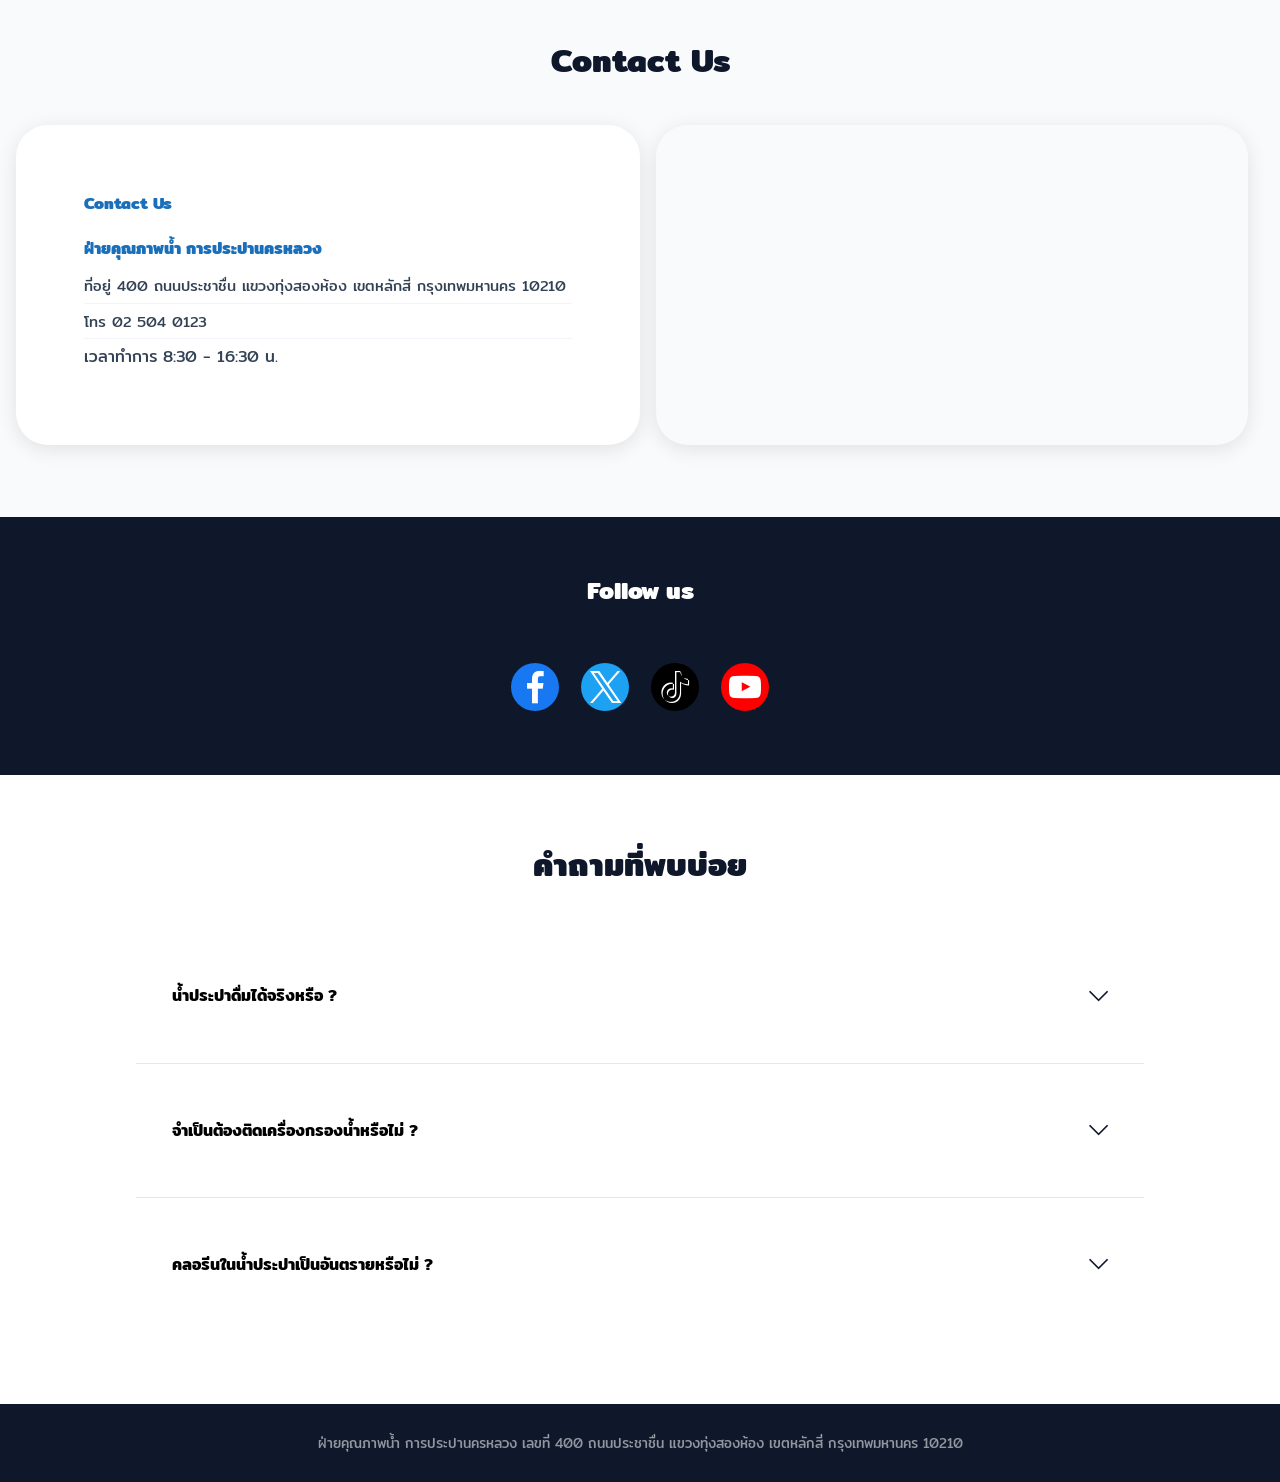
==== commit fc6f14dc: "Rebuild infographic admin page and show titles on the homepage Admin (admin.html, assets/admin/): - " ====
--- a/index.html
+++ b/index.html
@@ -162,6 +162,17 @@
       box-shadow: var(--shadow-lg);
     }
     .carousel-item .item-wrapper img { border-radius: 0; }
+    /* Show the whole infographic instead of cropping it to the box */
+    #slider05-1z .carousel img { object-fit: contain !important; background: #fff; }
+    .infographic-caption {
+      margin: 1rem 0 0;
+      min-height: 1.6em;
+      text-align: center;
+      font-size: 1rem;
+      font-weight: 500;
+      color: var(--gray-900);
+    }
+    .infographic-caption:empty { visibility: hidden; }
 
     /* ── Services ── */
     #features016-1u {
@@ -547,6 +558,7 @@
                         <span class="sr-only visually-hidden">Next</span>
                     </a>
                 </div>
+                <p class="infographic-caption" id="infographic-caption" aria-live="polite"></p>
             </div>
         </div>
     </div>
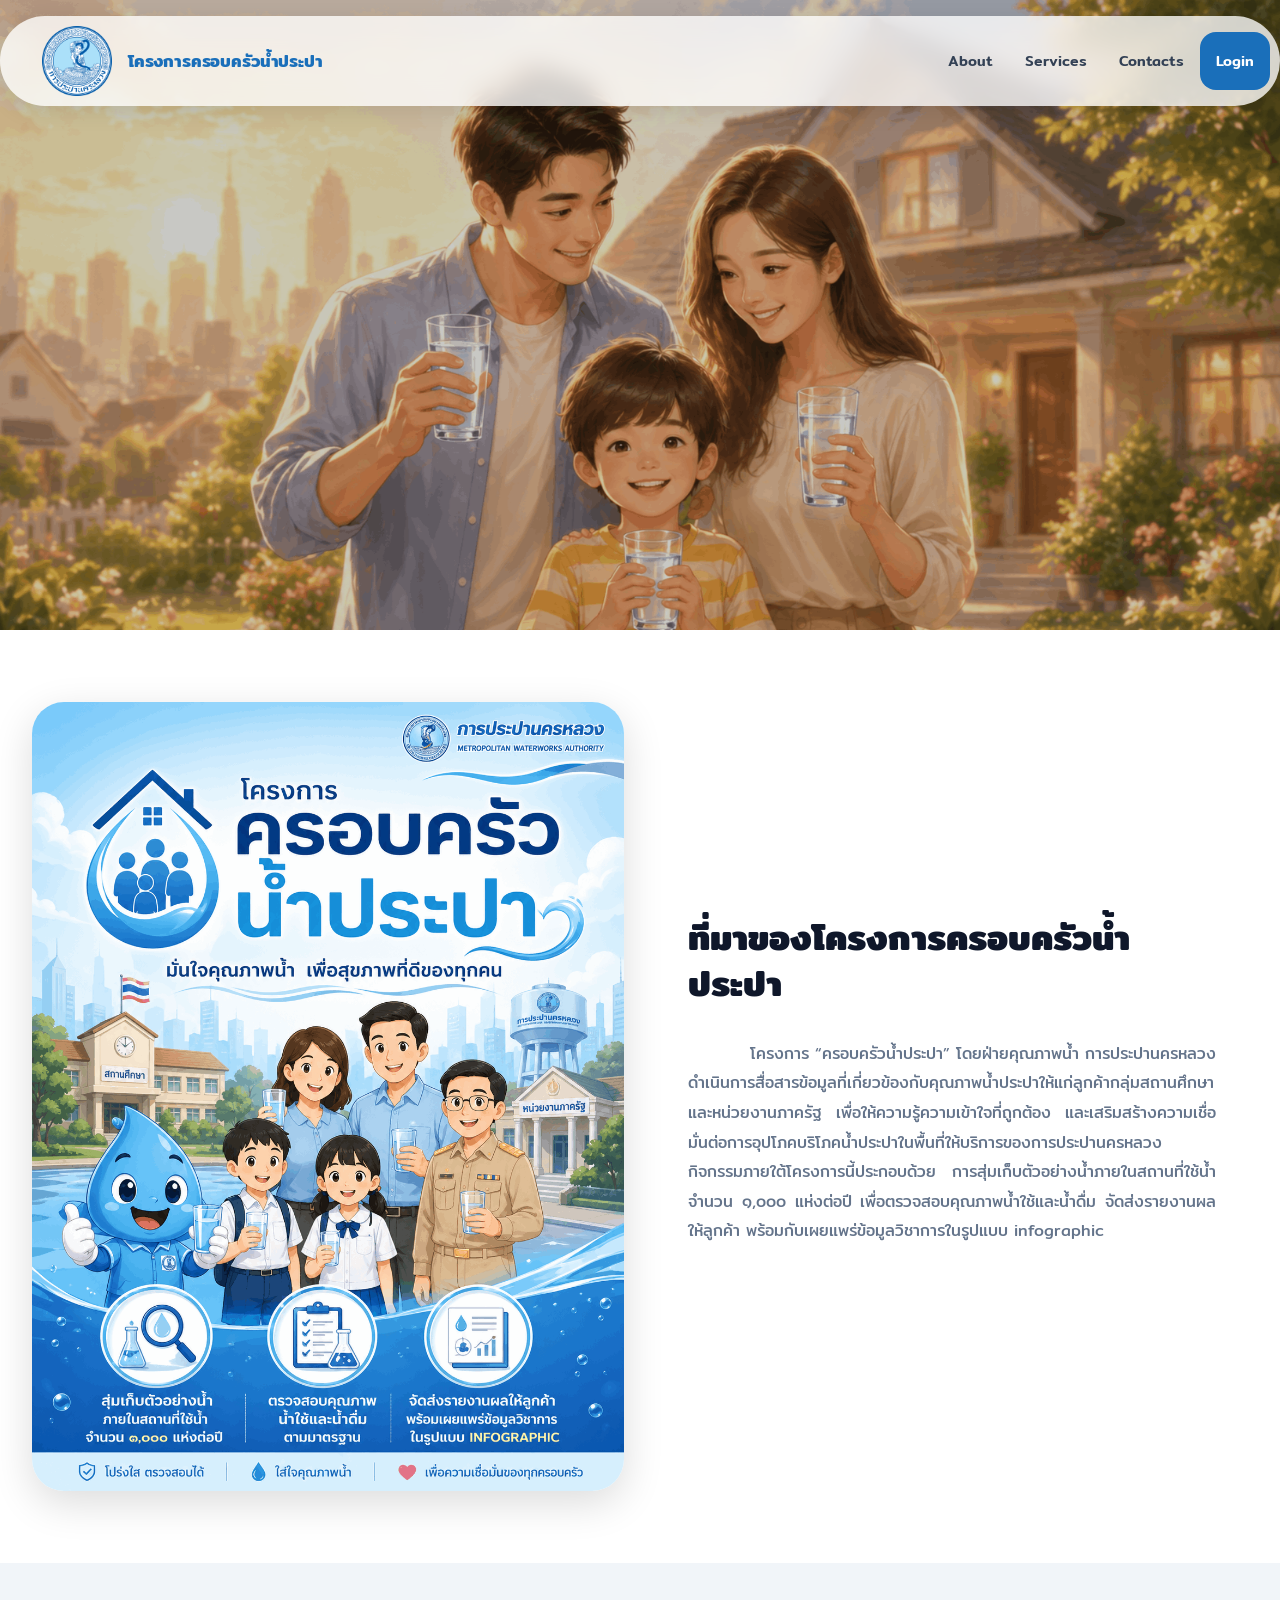
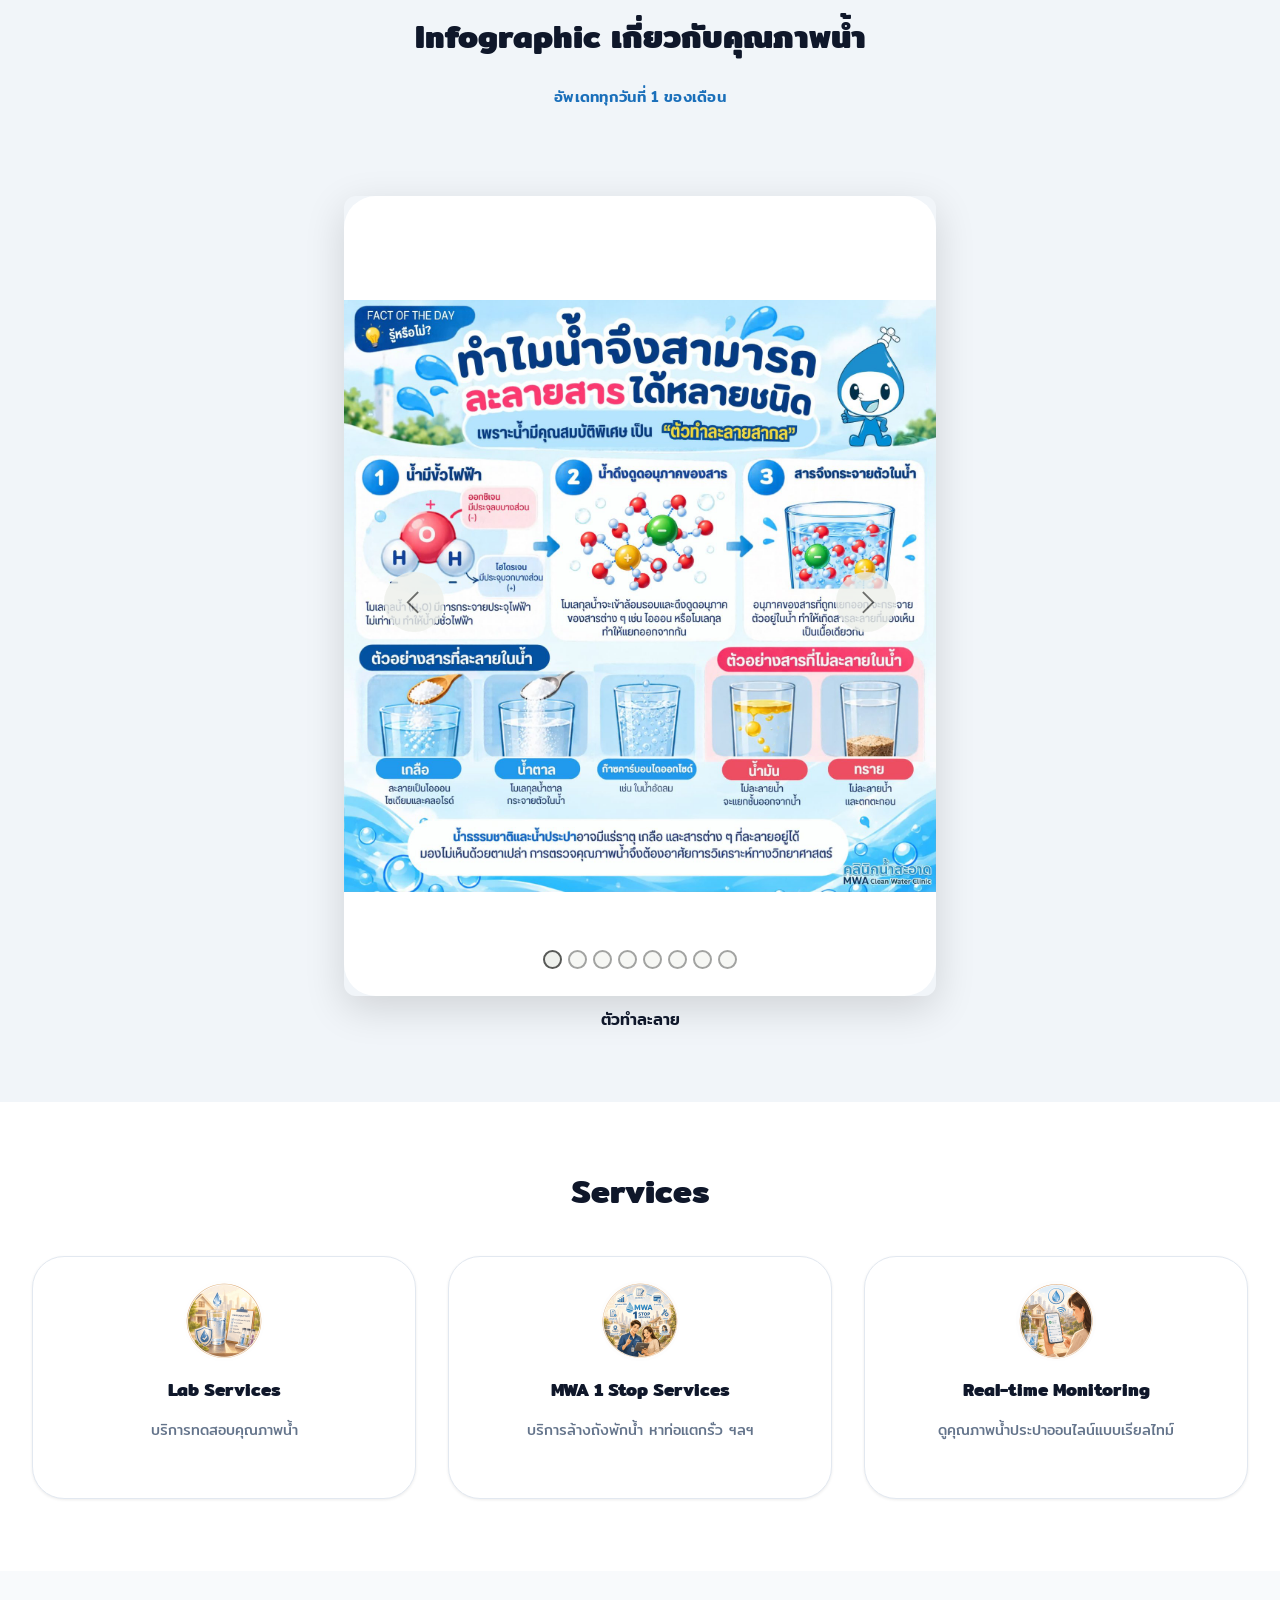
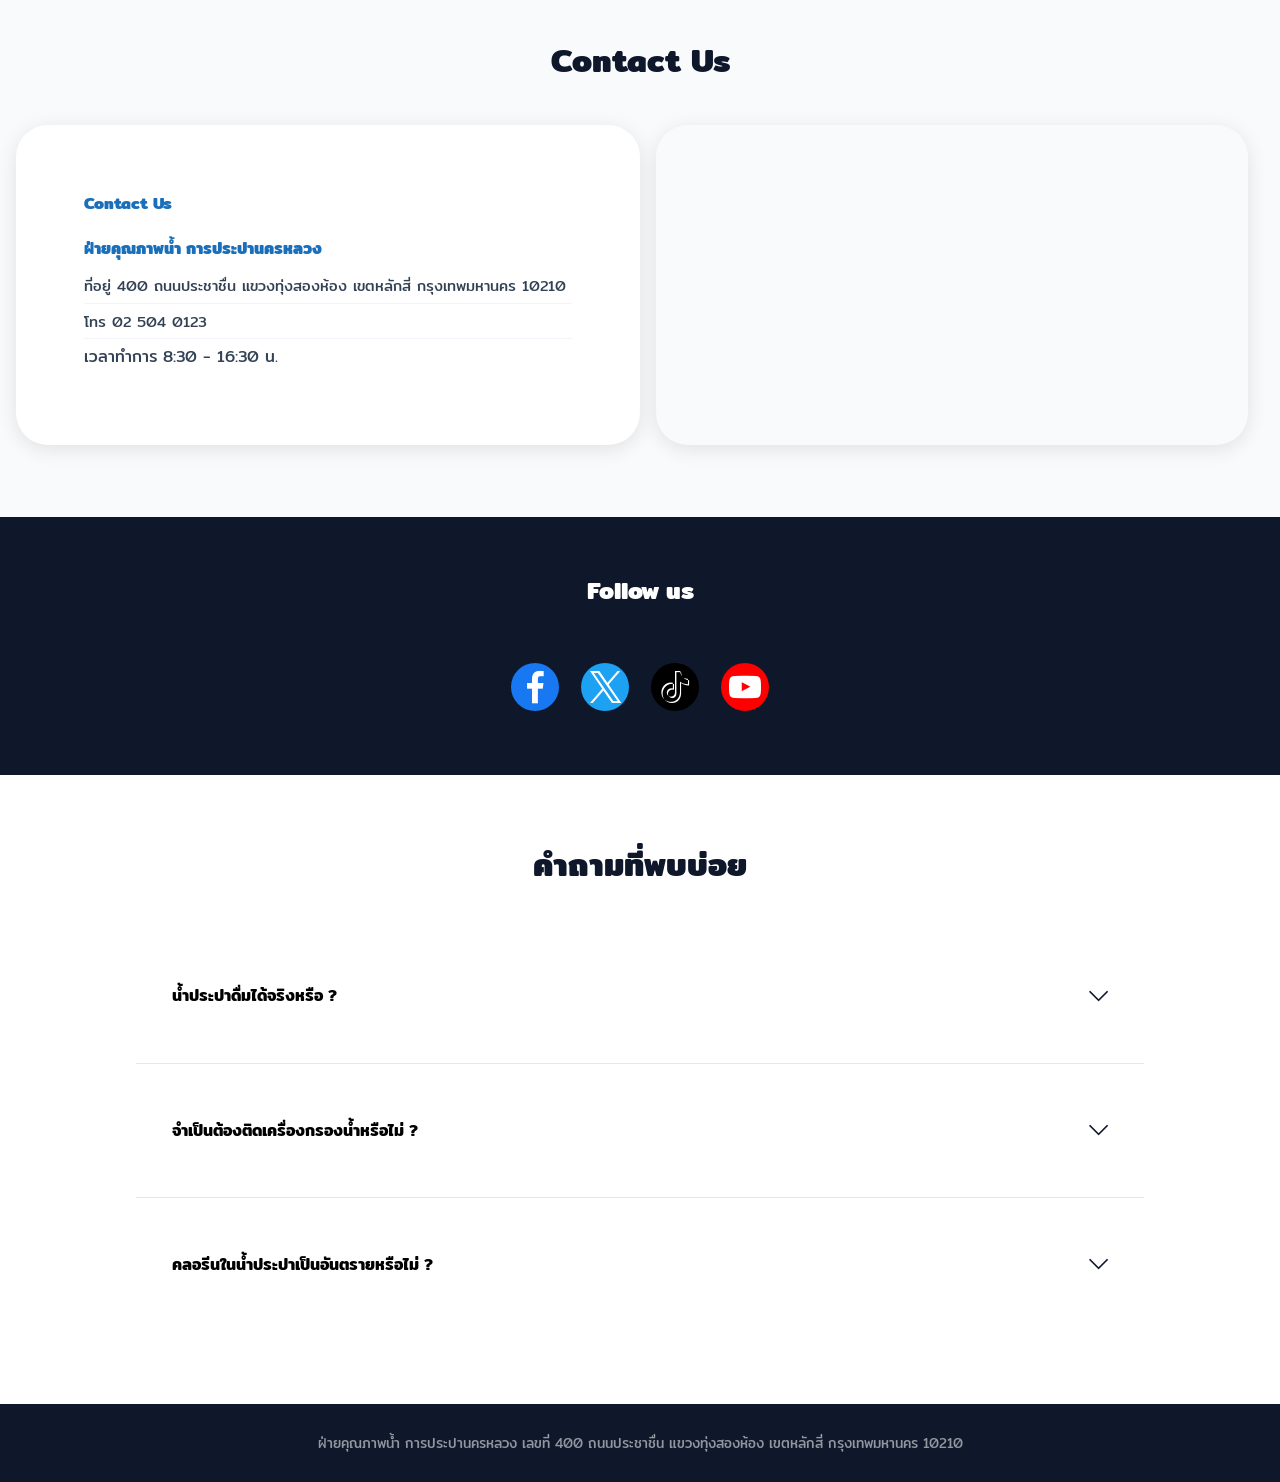
==== commit 68705cc4: "Add visitor counter (GoatCounter) under Follow us section Co-Authored-By: Claude Opus 5.5 <noreply@a" ====
--- a/index.html
+++ b/index.html
@@ -284,6 +284,25 @@
       transition: transform var(--transition), opacity var(--transition);
     }
     #social04-1q .iconfont-wrapper:hover { transform: translateY(-4px); opacity: .85; }
+
+    /* ── Visitor counter ── */
+    #visitor-count {
+      margin: 1.75rem auto 0;
+      text-align: center;
+      font-size: .9rem;
+      color: rgba(255,255,255,.7);
+      min-height: 1.4em;
+    }
+    #visitor-count .vc-num {
+      display: inline-block;
+      margin: 0 .35rem;
+      padding: .15rem .75rem;
+      border-radius: 999px;
+      background: rgba(255,255,255,.1);
+      color: #fff;
+      font-weight: 600;
+      letter-spacing: .03em;
+    }
 
     /* ── FAQ ── */
     #list01-1s {
@@ -693,6 +712,7 @@
                     </a>
                     
                 </div>
+                <p id="visitor-count" aria-live="polite"></p>
             </div>
         </div>
     </div>
@@ -880,5 +900,25 @@
   </script>
   <script src="assets/carousel-loader.js"></script>
 
+  <!-- GoatCounter: visitor tracking + counter display -->
+  <script data-goatcounter="https://mwafamily.goatcounter.com/count"
+          async src="//gc.zgo.at/count.js"></script>
+  <script>
+    (function () {
+      var el = document.getElementById('visitor-count');
+      if (!el || !window.fetch) return;
+      // Wait a moment so this visit is counted before reading the total
+      setTimeout(function () {
+        fetch('https://mwafamily.goatcounter.com/counter/TOTAL.json')
+          .then(function (r) { if (!r.ok) throw new Error(r.status); return r.json(); })
+          .then(function (d) {
+            el.innerHTML = 'ผู้เข้าชมทั้งหมด<span class="vc-num"></span>ครั้ง';
+            el.querySelector('.vc-num').textContent = d.count;
+          })
+          .catch(function () { el.style.display = 'none'; });
+      }, 1200);
+    })();
+  </script>
+
   </body>
 </html>
